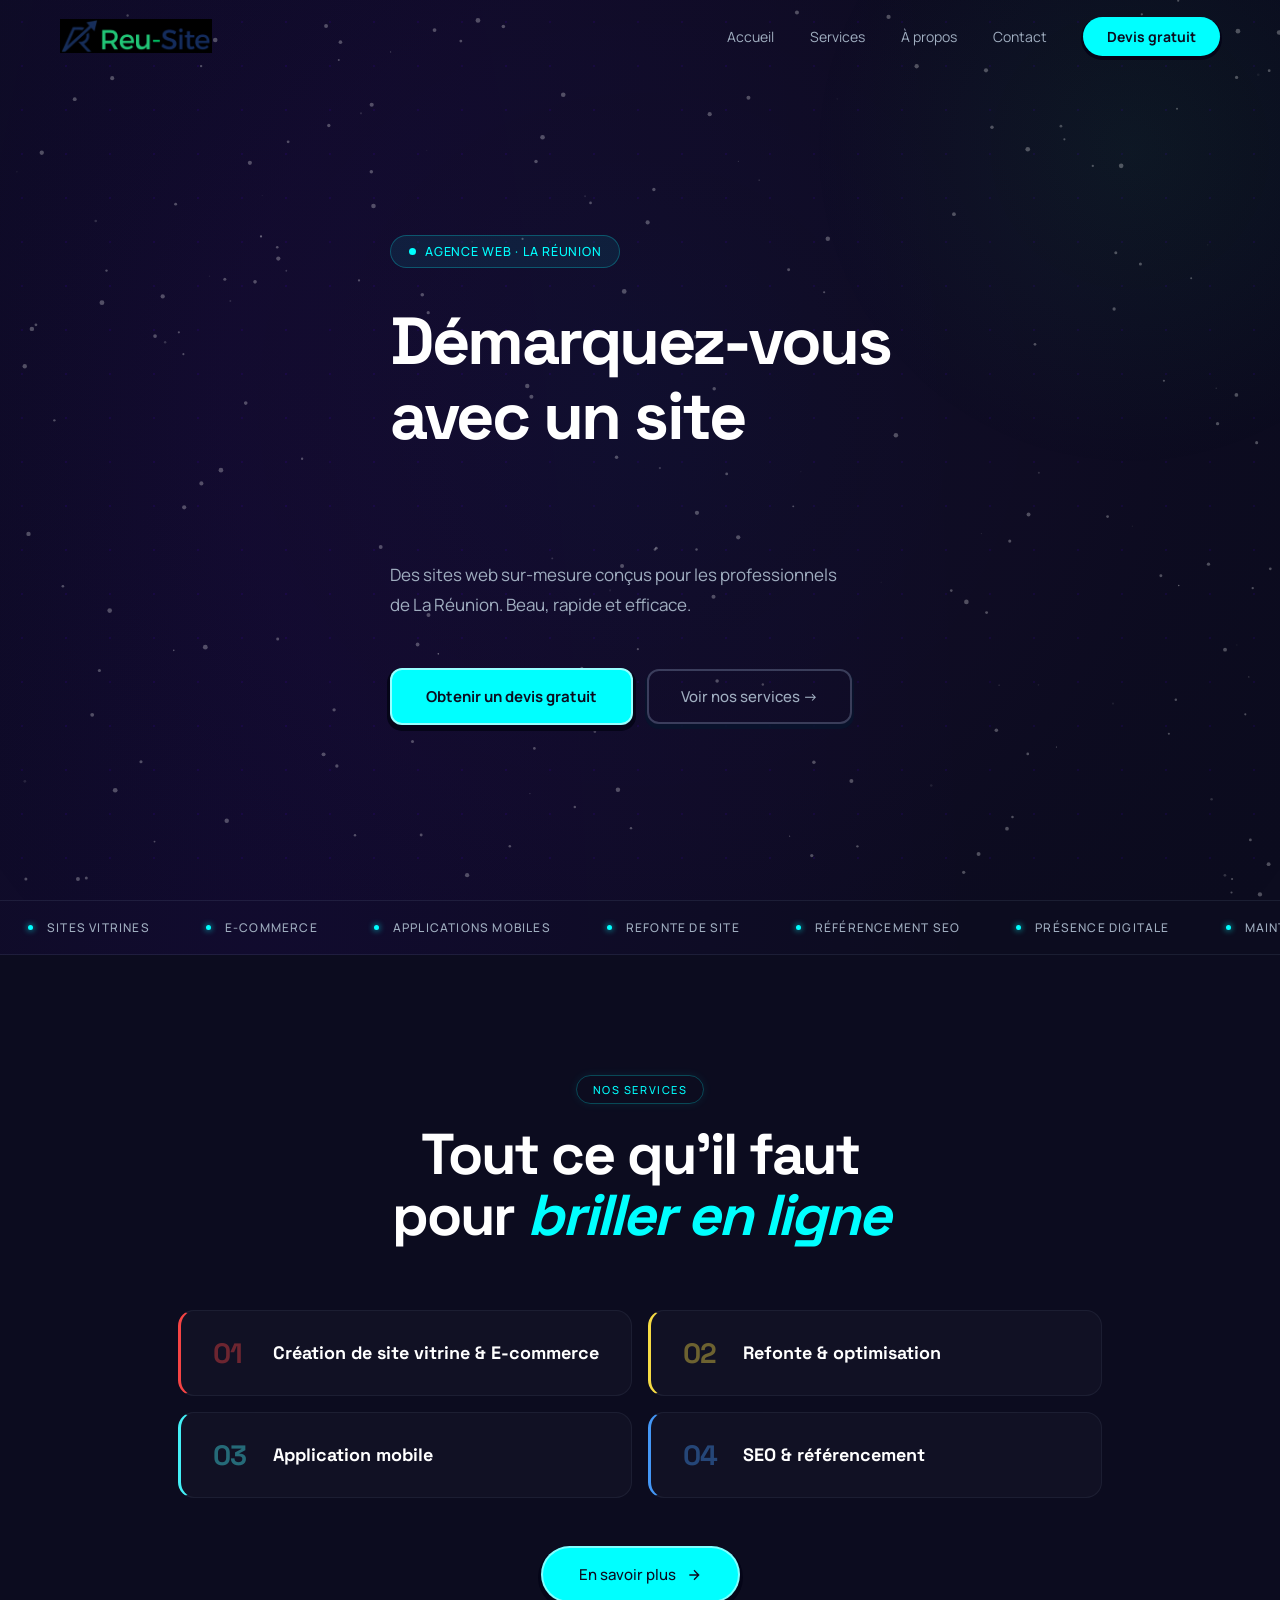
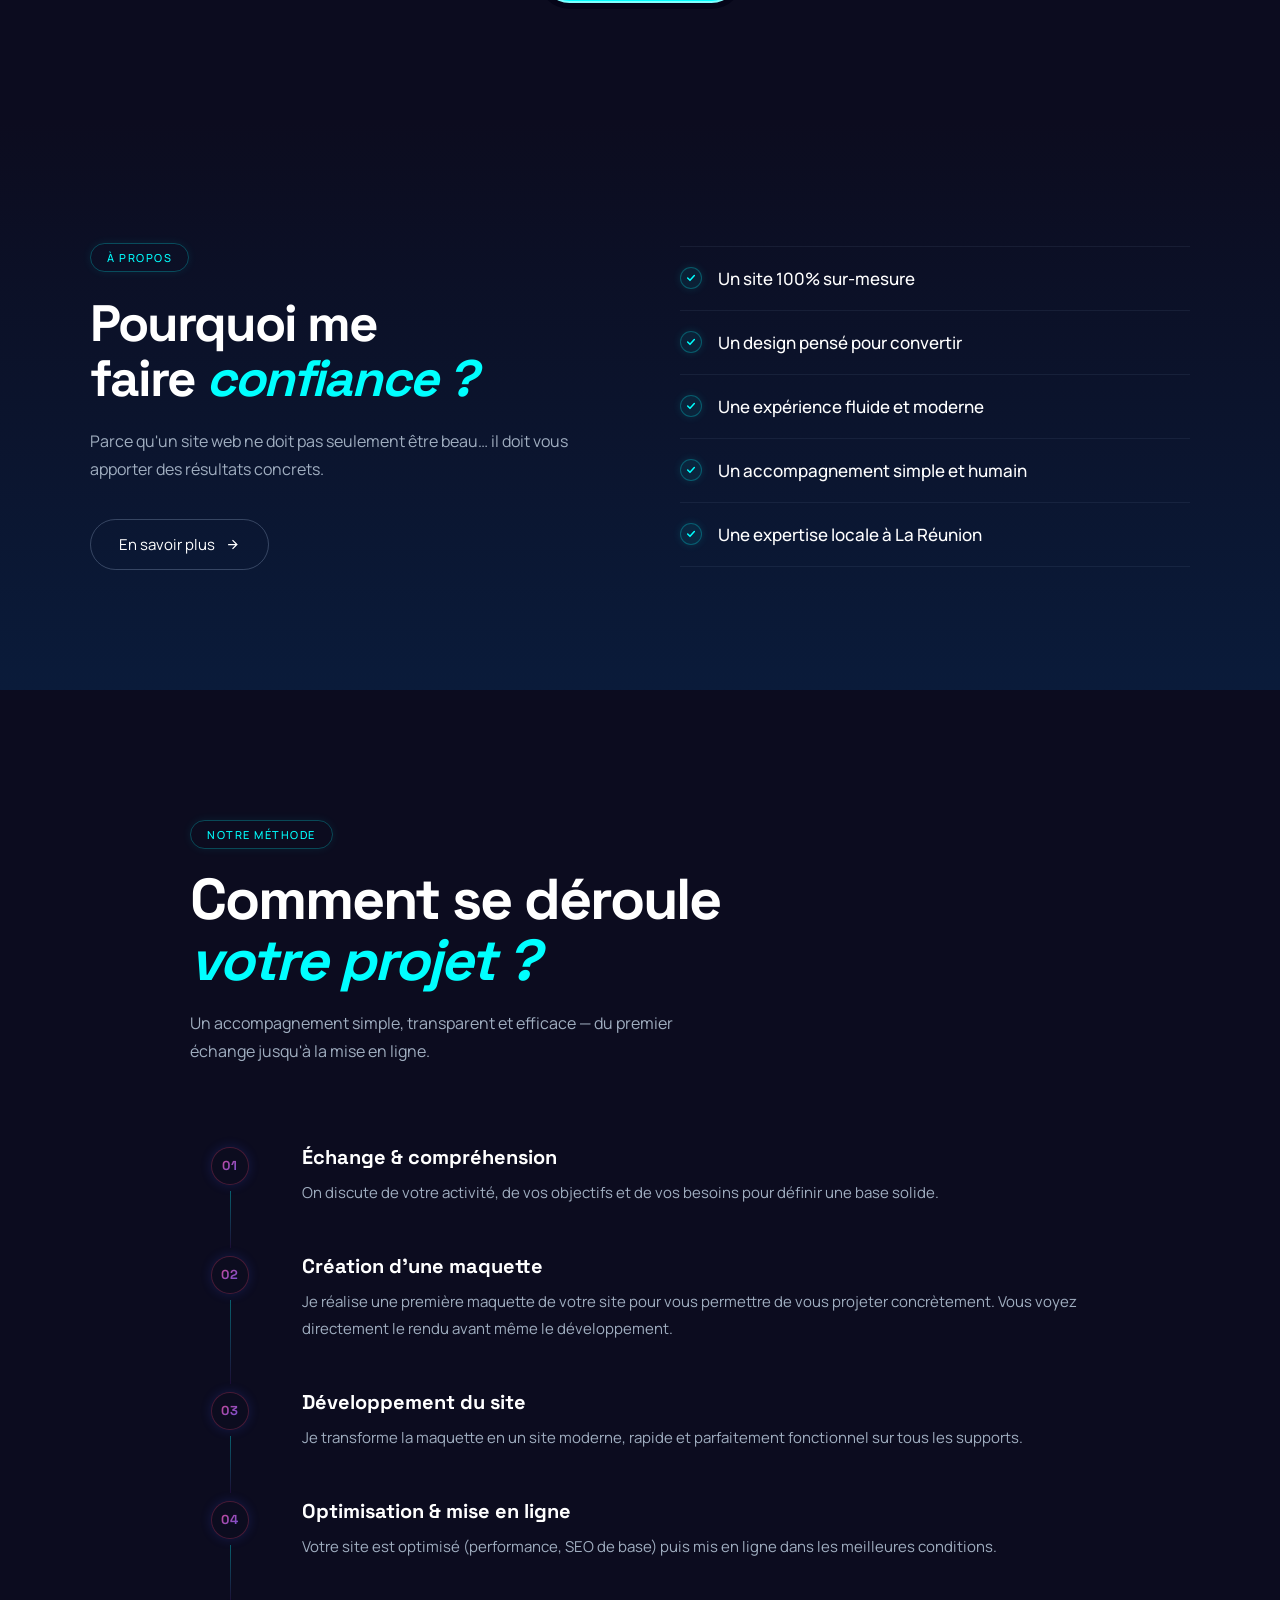
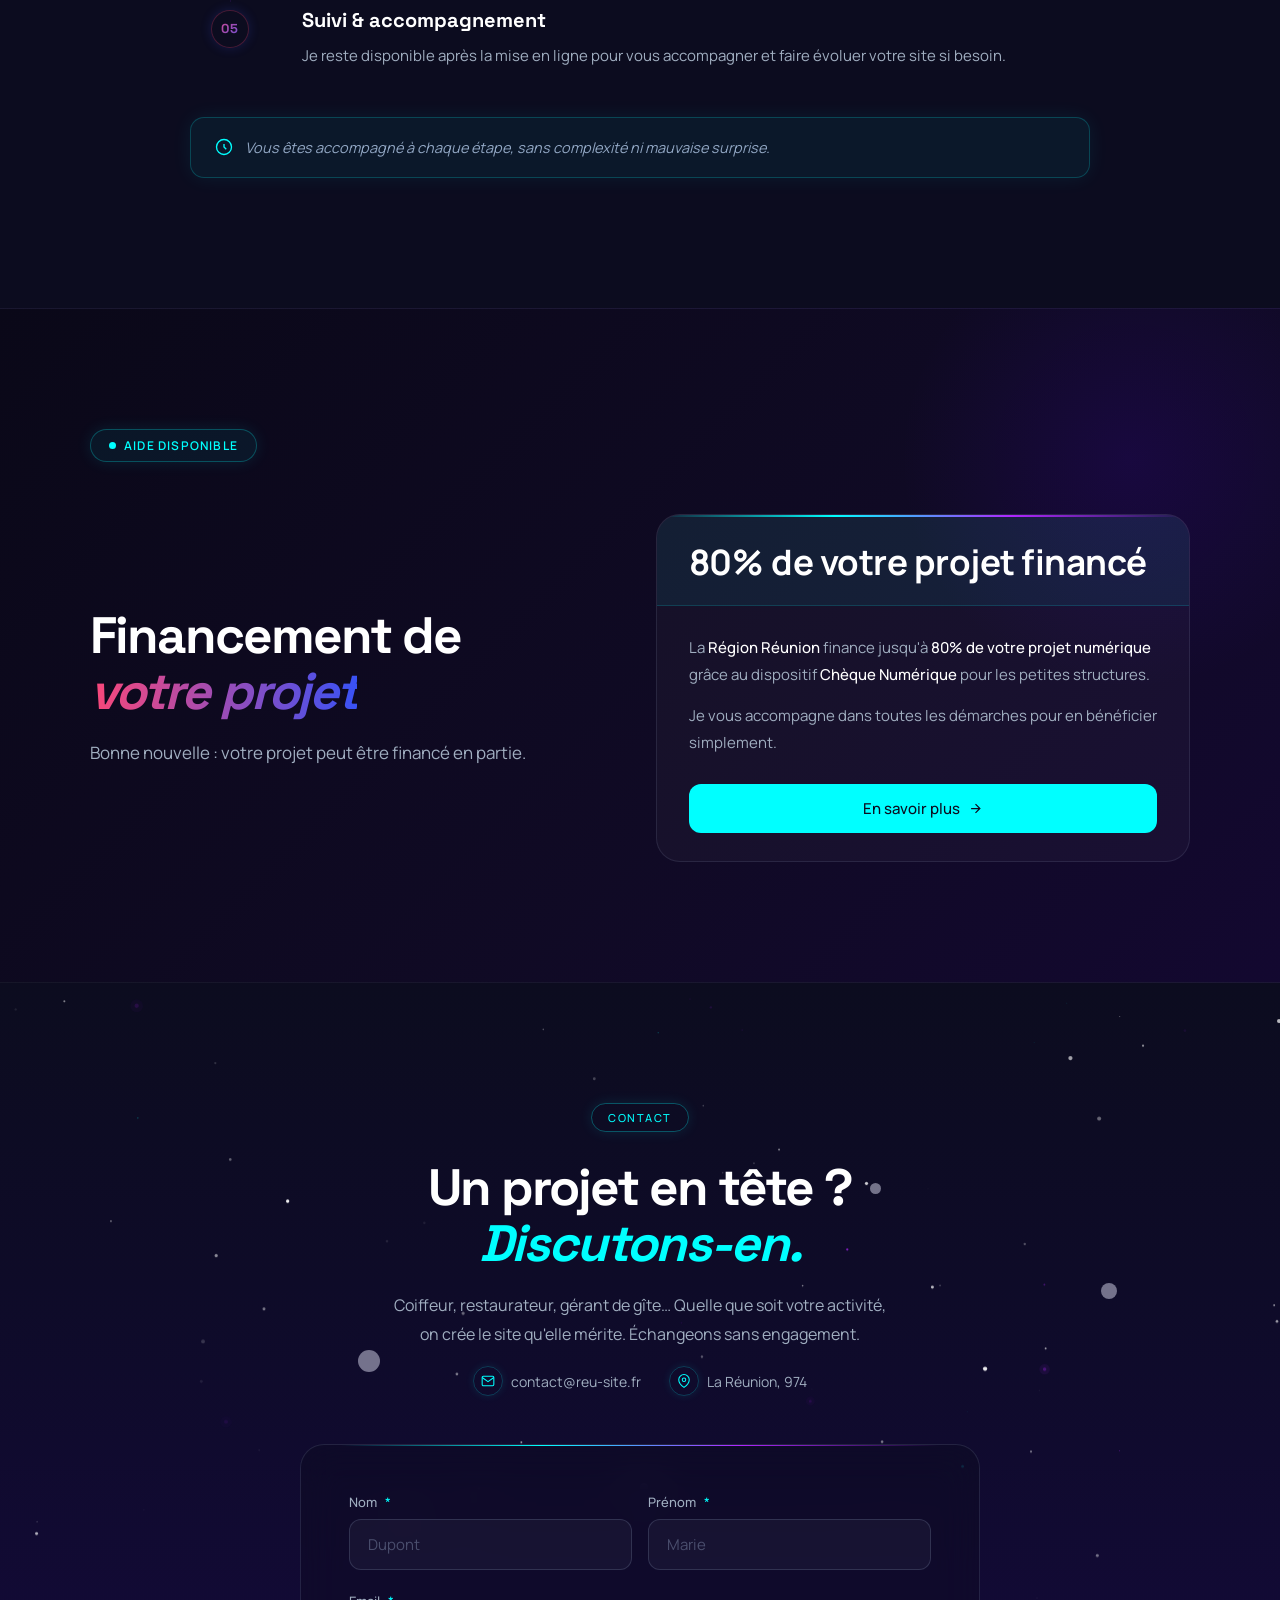
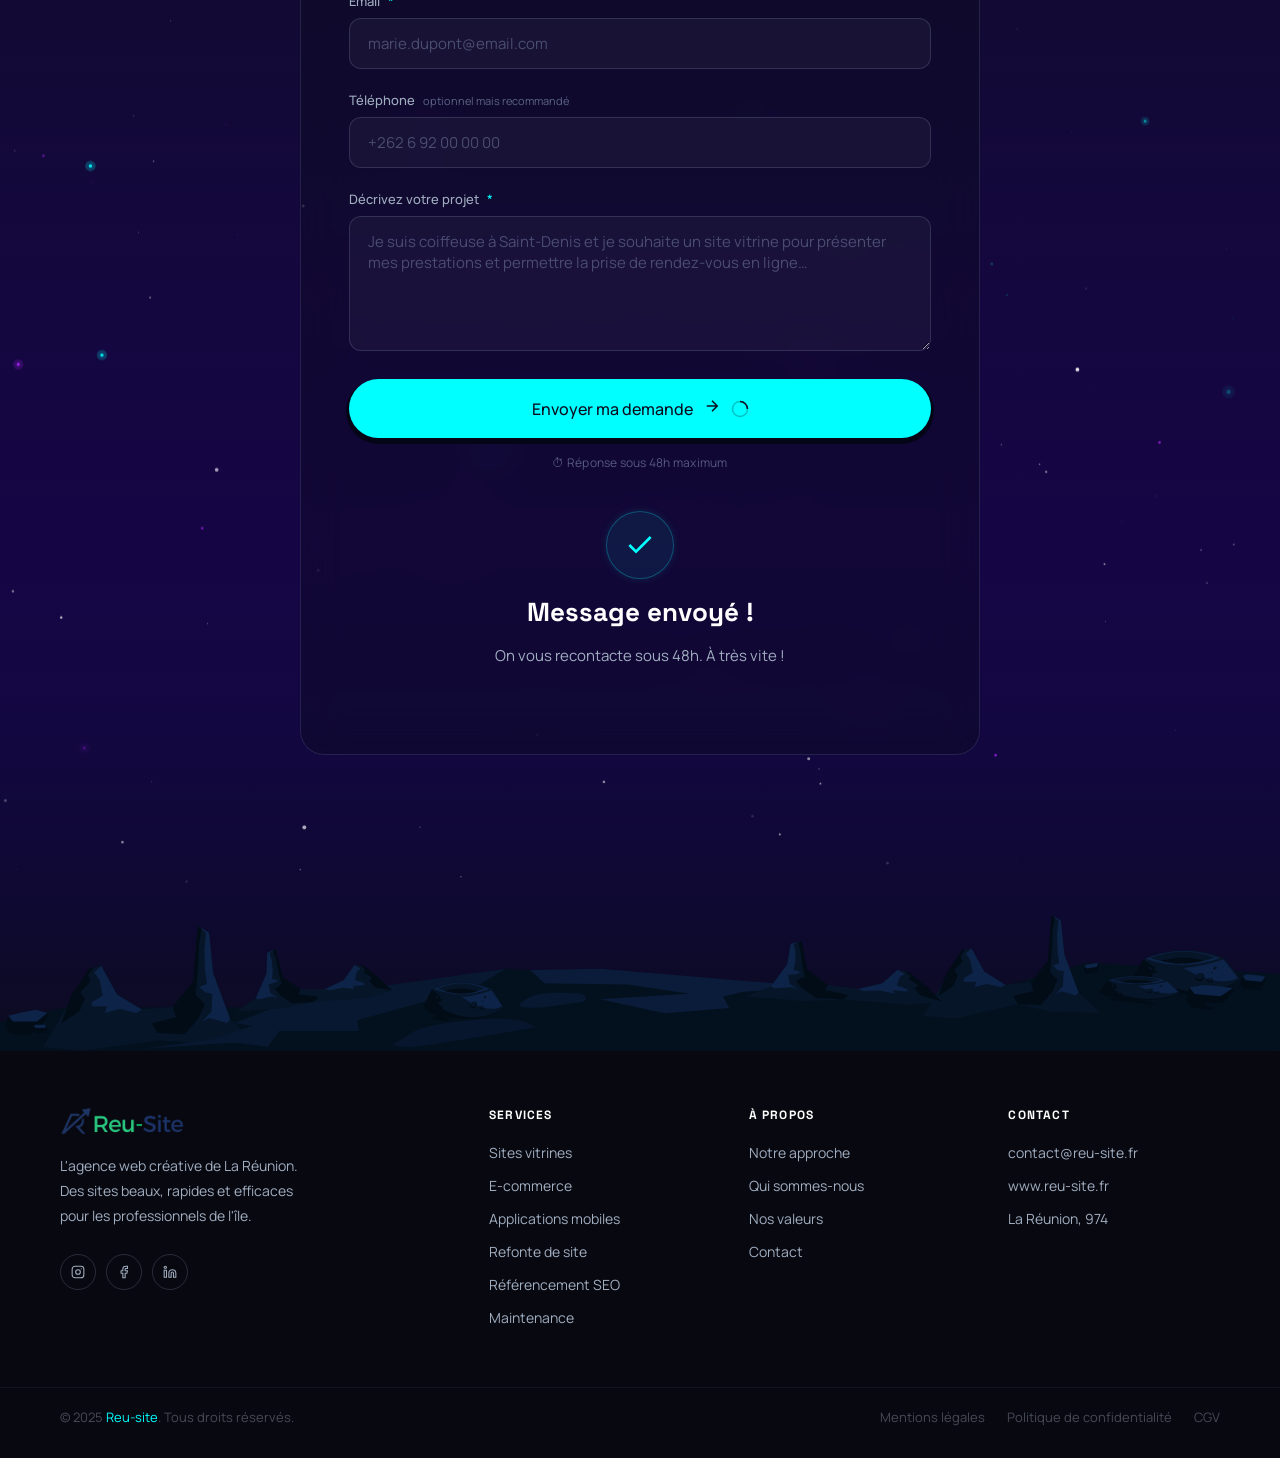
==== index.html @ f3964602 "Add files via upload" ====
<!DOCTYPE html>
<html lang="fr">
<head>
  <meta charset="UTF-8">
  <meta name="viewport" content="width=device-width, initial-scale=1.0">
  <title>Reu-site — Agence Web La Réunion</title>
  <link rel="preconnect" href="https://fonts.googleapis.com">
  <link rel="preconnect" href="https://fonts.gstatic.com" crossorigin>
  <link href="https://fonts.googleapis.com/css2?family=Space+Grotesk:wght@400;500;600;700&family=Manrope:ital,wght@0,300;0,400;0,500;0,600;0,700;1,400&display=swap" rel="stylesheet">
  <style>
    *, *::before, *::after { margin: 0; padding: 0; box-sizing: border-box; }

    :root {
      --bg:         #0c0c1f;
      --accent:     #00FFFF;
      --accent2:    #B026FF;
      --accent3:    #5200EE;
      --accent-dim: rgba(0, 255, 255, 0.08);
      --accent-mid: rgba(0, 255, 255, 0.25);
      --text:       #FFFFFF;
      --muted:      #a0aec0;
      --muted-dim:  rgba(160,174,192,0.40);
      --slate:      #475569;
    }

    html { scroll-behavior: smooth; }
    body {
      font-family: 'Manrope', sans-serif;
      background: var(--bg);
      color: var(--text);
      overflow-x: hidden;
      background-image: radial-gradient(ellipse at 20% 20%, rgba(82,0,238,0.08) 0%, transparent 50%),
                        radial-gradient(ellipse at 80% 80%, rgba(176,38,255,0.06) 0%, transparent 50%);
    }

    /* dot grid */
    body::before {
      content: '';
      position: fixed; inset: 0;
      background-image: radial-gradient(circle, rgba(80,0,238,0.11) 1px, transparent 1px);
      background-size: 44px 44px;
      pointer-events: none; z-index: 0;
    }

    .glow-tr {
      position: fixed; top: -200px; right: -200px;
      width: 700px; height: 700px;
      background: radial-gradient(circle, rgba(34,221,107,0.06) 0%, transparent 65%);
      pointer-events: none; z-index: 0;
    }

    /* ══ NAV ══ */
    nav {
      position: fixed; top: 0; left: 0; right: 0; z-index: 100;
      padding: 0 60px; height: 72px;
      display: flex; align-items: center; justify-content: space-between;
      transition: background .4s, border-color .4s;
      border-bottom: 1px solid transparent;
    }
    nav.scrolled {
      background: rgba(12,12,31,0.88);
      backdrop-filter: blur(20px);
      border-color: rgba(168,190,221,0.1);
    }

    /* LOGO FIX — mix-blend-mode:screen makes black → transparent on dark bg */
    .logo-img {
      height: 34px; width: auto; display: block;
      mix-blend-mode: screen;
    }

    .nav-links { display: flex; align-items: center; gap: 36px; list-style: none; }
    .nav-links a { color: var(--muted); text-decoration: none; font-size: 14px; transition: color .2s; }
    .nav-links a:hover { color: var(--text); }
    .nav-cta {
      background: var(--accent) !important; color: var(--bg) !important;
      padding: 10px 24px !important; border-radius: 100px; font-weight: 500 !important;
    }

    /* ══ HERO ══ */
    .hero {
      position: relative; z-index: 1; min-height: 100vh;
      display: flex; flex-direction: column; justify-content: center;
      align-items: center;
      padding: 120px 60px 60px;
      overflow: hidden;
    }
    #hero-canvas {
      position: absolute; inset: 0;
      width: 100%; height: 100%;
      z-index: 0;
      pointer-events: none;
    }
    .hero-inner {
      position: relative; z-index: 2;
      display: flex; justify-content: center;
      max-width: 760px; margin: 0 auto; width: 100%;
      pointer-events: auto;
    }
    .scroll-hint { position: relative; z-index: 2; }

    .badge {
      display: inline-flex; align-items: center; gap: 9px;
      background: var(--accent-dim); border: 1px solid var(--accent-mid);
      border-radius: 100px; padding: 7px 18px; margin-bottom: 36px;
      opacity: 0; animation: fadeUp .8s ease forwards .25s;
    }
    .badge-dot { width: 7px; height: 7px; border-radius: 50%; background: var(--accent); animation: pulse 2.2s ease-in-out infinite; }
    .badge span { font-size: 12.5px; font-weight: 500; color: var(--accent); letter-spacing: .06em; text-transform: uppercase; }

    h1 {
      font-family: 'Space Grotesk', sans-serif; font-weight: 800;
      font-size: clamp(40px, 5.2vw, 72px); line-height: 1.12;
      letter-spacing: -2.5px; margin-bottom: 30px;
    }
    .word { display: inline-block; opacity: 0; transform: translateY(28px); animation: wordUp .72s cubic-bezier(.22,1,.36,1) forwards; }
    .accent { color: var(--accent); }

    .hero-sub { font-size: 17px; color: var(--muted); line-height: 1.75; max-width: 540px; margin-bottom: 48px; opacity: 0; animation: fadeUp .8s ease forwards 1.05s; }

    .hero-actions { display: flex; align-items: center; gap: 14px; opacity: 0; animation: fadeUp .8s ease forwards 1.25s; }
    /* ── Bouton principal (style Uiverse adapté Reu-site) ── */
    .btn-main {
      display: inline-flex; align-items: center; gap: 10px;
      padding: 16px 34px;
      background-color: var(--accent);
      border: 2px solid rgba(255,255,255,0.6);
      border-radius: 12px;
      font-family: 'Manrope', sans-serif; font-size: 15px;
      font-weight: 700; color: var(--bg);
      cursor: pointer; text-decoration: none;
      position: relative; overflow: hidden;
      box-shadow: 0 3px 0 3px #050518;
      transition: background-color .3s, color .3s, box-shadow .3s;
    }
    .btn-main::before { display: none; }
    .btn-main:hover {
      opacity: .88;
      transform: translateY(-2px);
      box-shadow: 0 8px 28px rgba(252,71,120,0.4);
    }

    .btn-main:active { transform: scale(0.96); box-shadow: 0 1px 0 2px #050518; }

    /* ── Bouton ghost (secondaire) ── */
    .btn-ghost {
      display: inline-flex; align-items: center; gap: 10px;
      padding: 15px 32px;
      background: transparent; color: var(--muted);
      border: 2px solid rgba(168,190,221,0.28);
      border-radius: 12px;
      font-family: 'Manrope', sans-serif; font-size: 15px; font-weight: 500;
      cursor: pointer; text-decoration: none;
      position: relative; overflow: hidden;
      box-shadow: 0 3px 0 2px rgba(8,20,46,0.8);
      transition: border-color .3s, color .3s, box-shadow .3s, background .3s;
    }
    .btn-ghost::before { display: none; }
    .btn-ghost:hover {
      border-color: var(--accent);
      color: var(--accent);
      box-shadow: 0 3px 0 2px rgba(34,221,107,0.25);
    }

    .btn-ghost:active { transform: scale(0.96); }

    /* ── Shimmer effect shared by all CTA buttons ── */
    .nav-cta,
    .footer-cta-btn,
    .srv-teaser-btn,
    .about-teaser-btn,
    .finance-cta,
    .form-submit {
      position: relative; overflow: hidden;
    }
    /* shimmer removed */

    /* Nav CTA */
    .nav-cta {
      border-radius: 100px !important;
      box-shadow: 0 2px 0 2px #050518;
      transition: background-color .3s, box-shadow .3s !important;
      font-weight: 700 !important;
    }
    .nav-cta:hover {
      background-color: #050518 !important;
      color: var(--accent) !important;
      box-shadow: 0 2px 0 2px rgba(0,255,255,0.4), 0 0 16px rgba(0,255,255,0.2) !important;
    }
    .nav-cta:active { transform: scale(0.96); }

    /* Footer CTA btn */
    .footer-cta-btn {
      border-radius: 100px;
      box-shadow: 0 3px 0 3px #050518;
      font-weight: 700;
      border: 2px solid rgba(255,255,255,0.5);
      transition: background-color .3s, color .3s, box-shadow .3s;
    }
    .footer-cta-btn:hover {
      background-color: #08142E;
      color: var(--accent);
      box-shadow: 0 3px 0 3px rgba(0,255,255,0.4);
      opacity: 1;
      transform: none;
    }
    .footer-cta-btn:active { transform: scale(0.96); }

    /* Services teaser btn */
    .srv-teaser-btn {
      border-radius: 100px;
      box-shadow: 0 3px 0 3px #050518;
      font-weight: 700;
      border: 2px solid rgba(255,255,255,0.5);
      transition: background-color .3s, color .3s, box-shadow .3s, opacity .3s;
    }
    .srv-teaser-btn:hover {
      background-color: #08142E;
      color: var(--accent);
      box-shadow: 0 3px 0 3px rgba(0,255,255,0.4);
      opacity: 1;
      transform: none;
    }
    .srv-teaser-btn:active { transform: scale(0.96); }

    /* Form submit */
    .form-submit {
      border-radius: 100px;
      box-shadow: 0 3px 0 3px #050518;
      border: 2px solid rgba(255,255,255,0.5);
      transition: background-color .3s, color .3s, box-shadow .3s !important;
    }
    .form-submit:hover {
      background-color: #08142E;
      color: var(--accent);
      box-shadow: 0 3px 0 3px rgba(0,255,255,0.4);
      opacity: 1;
      transform: none;
    }
    .form-submit:hover::after { transform: translateX(0); }
    .form-submit:active { transform: scale(0.96); }

    .hero-stats { display: none; }
    .stat-value { font-family: 'Space Grotesk', sans-serif; font-weight: 800; font-size: 28px; color: var(--text); letter-spacing: -1px; }
    .stat-value em { background: linear-gradient(90deg, #FC4778 0%, #3952F5 100%); -webkit-background-clip: text; -webkit-text-fill-color: transparent; background-clip: text; font-style: normal; }
    .stat-label { font-size: 13px; color: var(--muted); margin-top: 4px; }

    /* ══ GRAPHIC ══ */
    /* ══ MARQUEE ══ */
    .marquee-wrap {
      position: relative; z-index: 1; overflow: hidden;
      border-top: 1px solid rgba(168,190,221,0.1);
      border-bottom: 1px solid rgba(168,190,221,0.1);
      padding: 18px 0;
    }
    .marquee-track { display: flex; animation: marquee 30s linear infinite; white-space: nowrap; }
    .marquee-track:hover { animation-play-state: paused; }
    .mitem { display: flex; align-items: center; gap: 14px; padding: 0 28px; font-size: 12px; font-weight: 500; letter-spacing: .1em; text-transform: uppercase; color: var(--muted); flex-shrink: 0; }
    .mdot { width: 5px; height: 5px; border-radius: 50%; background: var(--accent); flex-shrink: 0; box-shadow: 0 0 6px var(--accent); }

    .scroll-hint {
      position: absolute; bottom: 32px; left: 50%; transform: translateX(-50%);
      display: flex; flex-direction: column; align-items: center; gap: 8px;
      opacity: 0; animation: fadeUp .8s ease forwards 1.8s; z-index: 2;
    }
    .scroll-label { font-size: 11px; letter-spacing: .1em; text-transform: uppercase; color: var(--muted-dim); }
    .scroll-bar { width: 1px; height: 40px; background: linear-gradient(to bottom, var(--accent), var(--accent2), transparent); animation: scrollPulse 1.8s ease-in-out infinite; }

    /* ══ FOOTER ══ */
    footer {
      position: relative; z-index: 1; overflow: hidden;
    }

    /* sky gradient */
    .sky-wrapper {
      position: relative;
      background: linear-gradient(180deg, #0c0c1f 0%, #0e0b28 18%, #120a35 38%, #14073f 55%, #160545 70%, #130742 80%, #0e0930 92%, #0c0c1f 100%);
      overflow: hidden;
    }

    /* stars canvas spans entire sky-wrapper */
    #starfield {
      position: absolute; top: 0; left: 0; width: 100%; height: 100%;
      pointer-events: none; z-index: 0;
    }

    /* CTA zone */
    .footer-cta {
      position: relative; z-index: 2;
      text-align: center;
      padding: 0 60px 100px;
      max-width: 1280px; margin: 0 auto;
    }
    .footer-cta-label { font-size: 12px; letter-spacing: .15em; text-transform: uppercase; color: var(--accent); font-weight: 500; margin-bottom: 24px; }
    .footer-cta h2 {
      font-family: 'Space Grotesk', sans-serif; font-weight: 800;
      font-size: clamp(36px, 4vw, 60px); line-height: 1.08;
      letter-spacing: -2px; color: var(--text); margin-bottom: 28px;
    }
    .footer-cta h2 em { font-style: italic; color: var(--accent); }
    .footer-cta-sub { font-size: 16px; color: var(--muted); line-height: 1.7; max-width: 440px; margin: 0 auto 40px; }
    .footer-cta-btn {
      display: inline-flex; align-items: center; gap: 10px;
      background: var(--accent); color: var(--bg);
      padding: 18px 40px; border-radius: 100px;
      font-family: 'Manrope', sans-serif; font-size: 16px; font-weight: 500;
      text-decoration: none; transition: transform .22s, opacity .22s;
    }
    .footer-cta-btn:hover { transform: translateY(-3px); opacity: .9; }

    /* landscape strip */
    .footer-landscape {
      position: relative; z-index: 2;
      width: 100%; display: block; overflow: hidden;
      line-height: 0;
    }
    .footer-landscape svg {
      width: 100%; height: auto; display: block;
    }

    /* planets floating */
    .planet {
      position: absolute; border-radius: 50%;
      background: rgba(200,200,220,0.55);
      pointer-events: none; z-index: 1;
    }
    .planet-1 { width: 22px; height: 22px; top: 22%; left: 28%; animation: floatPlanet 8s ease-in-out infinite; }
    .planet-2 { width: 11px; height: 11px; top: 12%; left: 68%; animation: floatPlanet 11s ease-in-out infinite 2s; }
    .planet-3 { width: 16px; height: 16px; top: 18%; left: 86%; animation: floatPlanet 9s ease-in-out infinite 1s; }
    .planet-4 { width: 8px; height: 8px;  top: 30%; left: 50%; animation: floatPlanet 13s ease-in-out infinite 3s; }

    /* bottom info bar */
    .footer-bottom-wrap {
      background: #080810;
      position: relative; z-index: 2;
    }
    .footer-grid {
      max-width: 1280px; margin: 0 auto;
      padding: 56px 60px 48px;
      display: grid; grid-template-columns: 1.8fr 1fr 1fr 1fr; gap: 48px;
    }
    .footer-logo-img {
      height: 28px; width: auto; display: block;
      mix-blend-mode: screen; /* fixes black bg logo */
      margin-bottom: 18px;
    }
    .footer-desc { font-size: 14px; color: var(--muted); line-height: 1.8; max-width: 260px; margin-bottom: 26px; }
    .footer-socials { display: flex; gap: 10px; }
    .social-link {
      width: 36px; height: 36px; border-radius: 50%;
      border: 1px solid rgba(168,190,221,0.2);
      display: flex; align-items: center; justify-content: center;
      color: var(--muted); font-size: 14px; text-decoration: none;
      transition: border-color .2s, color .2s, background .2s;
    }
    .social-link:hover { border-color: var(--accent); color: var(--accent); background: rgba(0,255,255,0.07); box-shadow: 0 0 10px rgba(0,255,255,0.2); }
    .footer-col-title { font-family: 'Space Grotesk', sans-serif; font-size: 12px; font-weight: 700; letter-spacing: .1em; text-transform: uppercase; color: var(--text); margin-bottom: 18px; }
    .footer-col ul { list-style: none; }
    .footer-col ul li { margin-bottom: 11px; }
    .footer-col ul a { font-size: 14px; color: var(--muted); text-decoration: none; transition: color .2s; }
    .footer-col ul a:hover { color: var(--accent); }

    .footer-bottom-bar {
      max-width: 1280px; margin: 0 auto;
      padding: 20px 60px 32px;
      display: flex; align-items: center; justify-content: space-between; flex-wrap: wrap; gap: 14px;
      border-top: 1px solid rgba(168,190,221,0.07);
    }
    .footer-copy { font-size: 13px; color: var(--muted-dim); }
    .footer-copy em { color: var(--accent); font-style: normal; }
    .footer-legal { display: flex; gap: 22px; }
    .footer-legal a { font-size: 13px; color: var(--muted-dim); text-decoration: none; transition: color .2s; }
    .footer-legal a:hover { color: var(--muted); }









    /* ══ CONTACT ══ */
    /* ══ CONTACT ══ */
    .contact-section {
      position: relative; z-index: 1;
      overflow: hidden;
      background: transparent;
      padding: 120px 60px 160px;
    }
    .contact-inner {
      position: relative; z-index: 1;
      max-width: 680px; margin: 0 auto;
      display: flex; flex-direction: column; align-items: center;
      text-align: center;
    }

    /* left col */
    .contact-tag {
      display: inline-block;
      font-size: 11px; font-weight: 500; letter-spacing: .14em;
      text-transform: uppercase; color: var(--accent);
      border: 1px solid rgba(0,255,255,0.3);
      border-radius: 100px; padding: 6px 16px;
      margin-bottom: 28px;
      box-shadow: 0 0 14px rgba(0,255,255,0.1);
      opacity: 0; transform: translateY(20px);
      transition: opacity .7s ease, transform .7s ease;
    }
    .contact-title {
      font-family: 'Space Grotesk', sans-serif; font-weight: 800;
      font-size: clamp(34px, 4vw, 54px); line-height: 1.08;
      letter-spacing: -2px; margin-bottom: 20px;
      opacity: 0; transform: translateY(24px);
      transition: opacity .7s ease .1s, transform .7s ease .1s;
    }
    .contact-title em { color: var(--accent); font-style: italic; }
    .contact-desc {
      font-size: 16px; color: var(--muted); line-height: 1.8;
      margin-bottom: 18px;
      opacity: 0; transform: translateY(20px);
      transition: opacity .7s ease .2s, transform .7s ease .2s;
    }
    .contact-info {
      display: flex; gap: 28px; justify-content: center; flex-wrap: wrap;
      margin-bottom: 48px;
      opacity: 0; transform: translateY(20px);
      transition: opacity .7s ease .3s, transform .7s ease .3s;
    }
    .cinfo-item { display: flex; align-items: center; gap: 8px; }
    .cinfo-icon {
      width: 30px; height: 30px; border-radius: 50%;
      border: 1px solid rgba(0,255,255,.2);
      display: flex; align-items: center; justify-content: center;
      color: var(--accent); flex-shrink: 0;
      box-shadow: 0 0 8px rgba(0,255,255,0.1);
    }
    .cinfo-item span { font-size: 14px; color: var(--muted); }

    /* revealed state */
    .contact-section.revealed .contact-tag,
    .contact-section.revealed .contact-title,
    .contact-section.revealed .contact-desc,
    .contact-section.revealed .contact-info { opacity: 1; transform: translateY(0); }

    /* form card — glassmorphism */
    .form-card {
      width: 100%;
      background: rgba(12, 12, 31, 0.35);
      border: 1px solid rgba(168,190,221,0.14);
      border-radius: 24px; padding: 48px;
      backdrop-filter: blur(20px);
      -webkit-backdrop-filter: blur(20px);
      position: relative; overflow: hidden;
      opacity: 0; transform: translateY(36px) scale(.98);
      transition: opacity .9s ease .4s, transform .9s cubic-bezier(.22,1,.36,1) .4s;
    }
    .form-card::before {
      content: '';
      position: absolute; top: 0; left: 40px; right: 40px; height: 1px;
      background: linear-gradient(90deg, transparent, var(--accent), var(--accent2), transparent);
    }
    .contact-section.revealed .form-card { opacity: 1; transform: translateY(0) scale(1); }

    /* form fields */
    .cform { display: flex; flex-direction: column; gap: 22px; }
    .form-row { display: grid; grid-template-columns: 1fr 1fr; gap: 16px; }
    .field-wrap { display: flex; flex-direction: column; gap: 8px; }
    .field-label {
      font-size: 13px; font-weight: 500; color: var(--muted);
      display: flex; align-items: center; gap: 8px;
    }
    .req { color: var(--accent); }
    .field-hint { font-size: 11px; font-weight: 400; color: rgba(168,190,221,.5); }

    .field-input {
      background: rgba(255,255,255,0.04);
      border: 1px solid rgba(168,190,221,0.18);
      border-radius: 12px; padding: 14px 18px;
      font-family: 'Manrope', sans-serif;
      font-size: 15px; color: var(--text);
      outline: none;
      transition: border-color .2s, background .2s, box-shadow .2s;
      width: 100%;
    }
    .field-input::placeholder { color: rgba(168,190,221,.35); }
    .field-input:focus {
      border-color: var(--accent);
      background: rgba(34,221,107,0.04);
      box-shadow: 0 0 0 3px rgba(34,221,107,0.1);
    }
    .field-textarea { resize: vertical; min-height: 130px; }

    /* submit */
    .form-submit {
      display: flex; align-items: center; justify-content: center; gap: 10px;
      background: var(--accent); color: var(--bg);
      border: none; border-radius: 100px;
      padding: 18px 36px;
      font-family: 'Manrope', sans-serif;
      font-size: 16px; font-weight: 500;
      cursor: pointer; margin-top: 6px;
      transition: transform .22s, opacity .22s;
      position: relative; overflow: hidden;
    }
    .form-submit::after {
      content: '';
      position: absolute; inset: 0;
      background: linear-gradient(120deg, transparent 30%, rgba(255,255,255,0.18) 50%, transparent 70%);
      transform: translateX(-100%);
      transition: transform .6s ease;
    }
    .form-submit:hover { transform: translateY(-2px); opacity: .92; }
    .form-submit:hover::after { transform: translateX(100%); }
    .form-submit:active { transform: scale(.98); }

    .submit-spinner { animation: spin-once .8s linear infinite; display: flex; }
    @keyframes spin-once { to { transform: rotate(360deg); } }

    .form-note {
      text-align: center;
      font-size: 12px; color: rgba(168,190,221,.45);
      margin-top: -6px; letter-spacing: .02em;
    }

    /* success */
    .form-success {
      display: flex; flex-direction: column; align-items: center;
      justify-content: center; gap: 16px;
      padding: 40px 0; text-align: center;
      animation: fadeUp .6s ease forwards;
    }
    .success-icon {
      width: 68px; height: 68px; border-radius: 50%;
      background: rgba(0,255,255,0.07); border: 1px solid rgba(0,255,255,0.25);
      display: flex; align-items: center; justify-content: center;
      box-shadow: 0 0 8px rgba(0,255,255,0.12);
      color: var(--accent);
    }
    .success-title { font-family: 'Space Grotesk', sans-serif; font-size: 26px; font-weight: 800; }
    .success-sub { font-size: 15px; color: var(--muted); }

    /* ══ KEYFRAMES ══ */
    @keyframes fadeUp { from{opacity:0;transform:translateY(18px);}to{opacity:1;transform:translateY(0);} }
    @keyframes fadeIn { from{opacity:0;}to{opacity:1;} }
    @keyframes wordUp { from{opacity:0;transform:translateY(28px);}to{opacity:1;transform:translateY(0);} }
    @keyframes pulse { 0%,100%{opacity:1;transform:scale(1);}50%{opacity:.4;transform:scale(.75);} }
    @keyframes spin { from{transform:translate(-50%,-50%) rotate(0deg);}to{transform:translate(-50%,-50%) rotate(360deg);} }
    @keyframes orbit { from{transform:rotate(0deg) translateX(140px) rotate(0deg);}to{transform:rotate(360deg) translateX(140px) rotate(-360deg);} }
    @keyframes orbit2 { from{transform:rotate(0deg) translateX(190px) rotate(0deg);}to{transform:rotate(360deg) translateX(190px) rotate(-360deg);} }
    @keyframes floatY { 0%,100%{transform:translateY(0);}50%{transform:translateY(-10px);} }
    @keyframes floatPlanet { 0%,100%{transform:translateY(0);}50%{transform:translateY(-14px);} }
    @keyframes marquee { from{transform:translateX(0);}to{transform:translateX(-50%);} }
    @keyframes scrollPulse { 0%,100%{opacity:.6;}50%{opacity:1;} }
  


    /* ══ SERVICES TEASER ══ */
    .srv-teaser-section {
      position: relative; z-index: 1;
      background: var(--bg); padding: 120px 60px;
    }
    .srv-teaser-inner { max-width: 1100px; margin: 0 auto; display: flex; flex-direction: column; align-items: center; }
    .srv-teaser-header { margin-bottom: 64px; text-align: center; }
    .srv-teaser-tag {
      display: inline-block; font-size: 11px; font-weight: 500;
      letter-spacing: .14em; text-transform: uppercase; color: var(--accent);
      margin: 0 auto;
      border: 1px solid rgba(0,255,255,0.25); border-radius: 100px;
      padding: 6px 16px; margin-bottom: 20px;
      box-shadow: 0 0 10px rgba(0,255,255,0.08);
    }
    .srv-teaser-title {
      font-family: 'Space Grotesk', sans-serif; font-weight: 800;
      font-size: clamp(36px, 4.5vw, 60px); line-height: 1.06; letter-spacing: -2px;
    }
    .srv-teaser-title em { color: var(--accent); font-style: italic; }
    .srv-teaser-grid {
      display: grid; grid-template-columns: repeat(2, 1fr);
      gap: 16px; margin-bottom: 48px;
    }
    .srv-teaser-card {
      --c: var(--accent);
      display: flex; align-items: center; gap: 24px;
      padding: 28px 32px;
      background: rgba(255,255,255,0.025);
      border: 1px solid rgba(168,190,221,0.08);
      border-left: 3px solid var(--c);
      border-radius: 16px;
      opacity: 0; transform: translateX(-24px);
      transition: opacity .6s ease, transform .6s cubic-bezier(.22,1,.36,1),
                  background .3s, box-shadow .3s;
      cursor: default;
    }
    .srv-teaser-card.in-view { opacity: 1; transform: translateX(0); }
    .srv-teaser-card:hover {
      background: rgba(255,255,255,0.04);
      box-shadow: 0 8px 32px rgba(0,0,0,.3), inset 0 0 0 1px var(--c);
    }
    .srv-teaser-num {
      font-family: 'Space Grotesk', sans-serif; font-weight: 800;
      font-size: 28px; line-height: 1; letter-spacing: -1px;
      color: var(--c); opacity: .4; flex-shrink: 0; min-width: 36px;
    }
    .srv-teaser-name {
      font-family: 'Space Grotesk', sans-serif; font-weight: 700;
      font-size: 18px; line-height: 1.3; color: var(--text);
    }
    .srv-teaser-cta { display: flex; }
    .srv-teaser-btn {
      display: inline-flex; align-items: center; gap: 10px;
      background: var(--accent); color: var(--bg);
      padding: 16px 36px; border-radius: 100px;
      font-family: 'Manrope', sans-serif; font-size: 15px; font-weight: 500;
      text-decoration: none; transition: transform .22s, opacity .22s;
    }
    .srv-teaser-btn:hover { transform: translateY(-2px); opacity: .9; }
    @media(max-width:680px) {
      .srv-teaser-grid { grid-template-columns: 1fr; }
      .srv-teaser-section { padding: 80px 24px; }
    }

    /* ══ ABOUT TEASER ══ */
    .about-teaser-section {
      position: relative; z-index: 1;
      background: linear-gradient(180deg, var(--bg) 0%, #0A1B3A 100%);
      padding: 120px 60px;
    }
    .about-teaser-inner {
      max-width: 1100px; margin: 0 auto;
      display: grid; grid-template-columns: 1fr 1fr; gap: 80px; align-items: center;
    }
    .about-teaser-left {
      opacity: 0; transform: translateX(-32px);
      transition: opacity .8s ease, transform .8s cubic-bezier(.22,1,.36,1);
    }
    .about-teaser-left.in-view { opacity: 1; transform: translateX(0); }
    .about-teaser-tag {
      display: inline-block; font-size: 11px; font-weight: 500;
      letter-spacing: .14em; text-transform: uppercase; color: var(--accent);
      border: 1px solid rgba(0,255,255,0.25); border-radius: 100px;
      padding: 6px 16px; margin-bottom: 24px;
      box-shadow: 0 0 10px rgba(0,255,255,0.08);
    }
    .about-teaser-title {
      font-family: 'Space Grotesk', sans-serif; font-weight: 800;
      font-size: clamp(32px, 4vw, 54px); line-height: 1.08; letter-spacing: -2px;
      margin-bottom: 20px;
    }
    .about-teaser-title em { color: var(--accent); font-style: italic; }
    .about-teaser-sub {
      font-size: 16px; color: var(--muted); line-height: 1.75; margin-bottom: 36px;
    }
    .about-teaser-btn {
      display: inline-flex; align-items: center; gap: 10px;
      background: transparent; color: var(--text);
      border: 1px solid rgba(168,190,221,.28);
      padding: 14px 28px; border-radius: 100px;
      font-family: 'Manrope', sans-serif; font-size: 15px; font-weight: 400;
      text-decoration: none; transition: border-color .2s, color .2s, transform .22s;
    }
    .about-teaser-btn:hover { border-color: var(--accent); color: var(--accent); transform: translateY(-2px); text-shadow: 0 0 8px var(--accent); }
    .about-teaser-right {
      opacity: 0; transform: translateX(32px);
      transition: opacity .8s ease .15s, transform .8s cubic-bezier(.22,1,.36,1) .15s;
    }
    .about-teaser-right.in-view { opacity: 1; transform: translateX(0); }
    .about-teaser-list {
      list-style: none; display: flex; flex-direction: column; gap: 0;
    }
    .about-teaser-list li {
      display: flex; align-items: center; gap: 16px;
      padding: 20px 0;
      border-bottom: 1px solid rgba(168,190,221,0.08);
      font-size: 17px; font-weight: 500; color: var(--text);
      transition: color .2s;
    }
    .about-teaser-list li:first-child { border-top: 1px solid rgba(168,190,221,0.08); }
    .about-teaser-list li:hover { color: var(--accent); }
    .atl-check {
      width: 22px; height: 22px; border-radius: 50%; flex-shrink: 0;
      background: rgba(0,255,255,0.07); border: 1px solid rgba(0,255,255,0.25);
      display: flex; align-items: center; justify-content: center;
      box-shadow: 0 0 8px rgba(0,255,255,0.12);
    }
    @media(max-width:760px) {
      .about-teaser-inner { grid-template-columns: 1fr; gap: 48px; }
      .about-teaser-section { padding: 80px 24px; }
    }
    /* ══ END TEASERS ══ */

    /* ══ PROCESS ══ */
    .process-section {
      position: relative; z-index: 1;
      background: var(--bg);
      padding: 130px 60px;
    }
    .process-inner { max-width: 900px; margin: 0 auto; }

    .process-header { margin-bottom: 80px; }
    .process-tag {
      display: inline-block; font-size: 11px; font-weight: 500;
      letter-spacing: .14em; text-transform: uppercase; color: var(--accent);
      border: 1px solid rgba(0,255,255,0.25); border-radius: 100px;
      padding: 6px 16px; margin-bottom: 20px;
      box-shadow: 0 0 10px rgba(0,255,255,0.08);
    }
    .process-title {
      font-family: 'Space Grotesk', sans-serif; font-weight: 800;
      font-size: clamp(34px, 4.5vw, 58px); line-height: 1.06; letter-spacing: -2px;
      margin-bottom: 18px;
    }
    .process-title em { color: var(--accent); font-style: italic; }
    .process-sub { font-size: 16px; color: var(--muted); line-height: 1.75; max-width: 520px; }

    /* Steps */
    .process-steps { display: flex; flex-direction: column; gap: 0; }

    .process-step {
      display: grid; grid-template-columns: 80px 1fr;
      gap: 0;
      opacity: 0; transform: translateY(24px);
      transition: opacity .65s ease, transform .65s cubic-bezier(.22,1,.36,1);
    }
    .process-step.in-view { opacity: 1; transform: translateY(0); }

    /* Left column: number + vertical line */
    .process-step-left {
      display: flex; flex-direction: column; align-items: center;
      padding-top: 2px;
    }
    .process-step-num {
      font-family: 'Space Grotesk', sans-serif; font-weight: 800;
      font-size: 13px; letter-spacing: .1em;
      background: linear-gradient(135deg, #FC4778, #3952F5); -webkit-background-clip: text; -webkit-text-fill-color: transparent; background-clip: text; line-height: 1;
      width: 38px; height: 38px; border-radius: 50%;
      background-color: rgba(252,71,120,0.07); border: 1px solid rgba(252,71,120,0.25);
      box-shadow: 0 0 12px rgba(57,82,245,0.2);
      display: flex; align-items: center; justify-content: center;
      flex-shrink: 0; position: relative; z-index: 1;
    }
    .process-step-line {
      width: 1px; flex: 1;
      background: linear-gradient(to bottom, rgba(0,255,255,0.35), rgba(176,38,255,0.1));
      margin: 6px 0;
      min-height: 40px;
    }

    /* Right column: content */
    .process-step-right {
      padding: 0 0 48px 32px;
    }
    .process-step:last-of-type .process-step-right { padding-bottom: 0; }

    .process-step-title {
      font-family: 'Space Grotesk', sans-serif; font-weight: 700;
      font-size: 20px; color: var(--text); margin-bottom: 10px;
      line-height: 1.2;
    }
    .process-step-desc {
      font-size: 15px; color: var(--muted); line-height: 1.8;
    }

    /* Footer note */
    .process-footer-note {
      display: flex; align-items: center; gap: 12px;
      margin-top: 48px; padding: 20px 24px;
      background: rgba(0,255,255,0.05);
      border: 1px solid rgba(0,255,255,0.2);
      box-shadow: 0 0 20px rgba(0,255,255,0.07);
      border-radius: 14px;
      font-size: 14.5px; font-style: italic;
      color: rgba(168,190,221,.85);
      opacity: 0; transform: translateY(16px);
      transition: opacity .65s ease, transform .65s ease;
    }
    .process-footer-note.in-view { opacity: 1; transform: translateY(0); }
    .process-footer-note svg { color: var(--accent); flex-shrink: 0; }

    @media(max-width:600px) {
      .process-section { padding: 80px 24px; }
      .process-step { grid-template-columns: 56px 1fr; }
      .process-step-right { padding-left: 20px; padding-bottom: 36px; }
    }

    /* ══ FINANCEMENT ══ */
    .finance-section {
      position: relative; z-index: 1;
      background: linear-gradient(135deg, #0a0818 0%, #100a25 60%, #130830 100%);
      border-top: 1px solid rgba(168,190,221,0.08);
      border-bottom: 1px solid rgba(168,190,221,0.08);
      padding: 120px 60px;
      overflow: hidden;
    }
    /* decorative glow */
    .finance-section::before {
      content: '';
      position: absolute; top: -100px; right: -100px;
      width: 500px; height: 500px;
      background: radial-gradient(circle, rgba(82,0,238,0.12) 0%, transparent 65%);
      pointer-events: none;
    }
    .finance-inner { max-width: 1100px; margin: 0 auto; position: relative; z-index: 1; }

    .finance-badge {
      display: inline-flex; align-items: center; gap: 8px;
      background: rgba(0,255,255,0.06); border: 1px solid rgba(0,255,255,0.25);
      border-radius: 100px; padding: 7px 18px;
      margin-bottom: 52px;
      box-shadow: 0 0 16px rgba(0,255,255,0.1);
      opacity: 0; transform: translateY(16px);
      transition: opacity .7s ease, transform .7s ease;
    }
    .finance-badge.in-view { opacity: 1; transform: translateY(0); }
    .finance-badge-dot {
      width: 7px; height: 7px; border-radius: 50%;
      background: var(--accent);
      animation: pulse 2.2s ease-in-out infinite;
    }
    .finance-badge span {
      font-size: 12px; font-weight: 600; letter-spacing: .1em;
      text-transform: uppercase; color: var(--accent);
    }

    .finance-content {
      display: grid; grid-template-columns: 1fr 1.1fr; gap: 80px; align-items: center;
    }

    .finance-left {
      opacity: 0; transform: translateX(-28px);
      transition: opacity .8s ease .1s, transform .8s cubic-bezier(.22,1,.36,1) .1s;
    }
    .finance-left.in-view { opacity: 1; transform: translateX(0); }

    .finance-title {
      font-family: 'Space Grotesk', sans-serif; font-weight: 800;
      font-size: clamp(34px, 4vw, 54px); line-height: 1.08; letter-spacing: -2px;
      margin-bottom: 20px;
    }
    .finance-title em { background: linear-gradient(90deg, #FC4778 0%, #3952F5 100%); -webkit-background-clip: text; -webkit-text-fill-color: transparent; background-clip: text; font-style: italic; }
    .finance-intro { font-size: 17px; color: var(--muted); line-height: 1.7; }

    .finance-right {
      opacity: 0; transform: translateX(28px);
      transition: opacity .8s ease .2s, transform .8s cubic-bezier(.22,1,.36,1) .2s;
    }
    .finance-right.in-view { opacity: 1; transform: translateX(0); }

    /* Card */
    .finance-card {
      background: rgba(255,255,255,0.03);
      border: 1px solid rgba(168,190,221,0.12);
      border-radius: 24px; overflow: hidden;
      position: relative;
    }
    .finance-card::before {
      content: '';
      position: absolute; top: 0; left: 0; right: 0; height: 2px;
      background: linear-gradient(90deg, transparent, var(--accent), var(--accent2), transparent);
    }
    .finance-card-top {
      background: rgba(0,255,255,0.06);
      border-bottom: 1px solid rgba(0,255,255,0.15);
      padding: 28px 32px 24px;
      display: flex; align-items: center; gap: 8px; flex-wrap: wrap;
    }
    .finance-amount {
      font-family: 'Manrope', sans-serif; font-weight: 700;
      font-size: 35px; line-height: 1.1; letter-spacing: -0.5px;
      color: #fff;
    }
    .finance-amount em { color: #fff; font-style: normal; font-size: inherit; }
    .finance-amount-label {
      font-family: 'Manrope', sans-serif; font-size: 35px; font-weight: 700;
      color: #fff; line-height: 1.1; letter-spacing: -0.5px;
    }
    .finance-card-body {
      padding: 28px 32px;
    }
    .finance-card-body p {
      font-size: 15px; color: var(--muted); line-height: 1.8; margin-bottom: 14px;
    }
    .finance-card-body p:last-child { margin-bottom: 0; }
    .finance-card-body strong { color: var(--text); font-weight: 500; }
    .finance-cta {
      display: flex; align-items: center; justify-content: center; gap: 8px;
      margin: 0 32px 28px;
      padding: 14px;
      background: var(--accent); color: var(--bg);
      border-radius: 12px;
      font-family: 'Manrope', sans-serif; font-size: 15px; font-weight: 500;
      text-decoration: none;
      transition: opacity .22s, transform .22s;
    }
    .finance-cta:hover { opacity: .88; transform: translateY(-2px); }

    @media(max-width:780px) {
      .finance-content { grid-template-columns: 1fr; gap: 48px; }
      .finance-section { padding: 80px 24px; }
    }
    /* ══ END PROCESS/FINANCE ══ */

    /* ── Rotating hero words ── */
    .hero-rotating-wrap {
      display: block;
      overflow: hidden;
      height: 1.15em;
      line-height: 1.15em;
    }
    .hero-rotating-text {
      display: inline-block;
      white-space: nowrap;
      background: linear-gradient(90deg, #FC4778 0%, #3952F5 100%);
      -webkit-background-clip: text;
      -webkit-text-fill-color: transparent;
      background-clip: text;
      will-change: transform, opacity;
    }
    @keyframes wordIn {
      0%   { transform: translateY(110%); opacity: 0; }
      60%  { transform: translateY(-8%); opacity: 1; }
      80%  { transform: translateY(3%); }
      100% { transform: translateY(0); opacity: 1; }
    }
    @keyframes wordOut {
      0%   { transform: translateY(0); opacity: 1; }
      100% { transform: translateY(-110%); opacity: 0; }
    }
    .hero-rotating-text.anim-in {
      animation: wordIn .65s cubic-bezier(.22, 1, .36, 1) forwards;
    }
    .hero-rotating-text.anim-out {
      animation: wordOut .42s cubic-bezier(.55, 0, 1, .45) forwards;
    }

    /* gradient on word.accent */
    .word.accent {
      background: linear-gradient(90deg, #FC4778 0%, #3952F5 100%);
      -webkit-background-clip: text;
      -webkit-text-fill-color: transparent;
      background-clip: text;
    }
</style>
</head>
<body>

<div class="glow-tr"></div>

<!-- ══ NAV ══ -->
<nav id="nav">
  <a href="#">
    <img id="logo-nav" class="logo-img" src="" alt="Reu-site">
  </a>
  <ul class="nav-links">
    <li><a href="#hero" class="hide-sm">Accueil</a></li>
    <li><a href="services.html" class="hide-sm">Services</a></li>
    <li><a href="about.html" class="hide-sm">À propos</a></li>
    <li><a href="#contact">Contact</a></li>
    <li><a href="#contact" class="nav-cta">Devis gratuit</a></li>
  </ul>
</nav>

<!-- ══ HERO ══ -->
<section class="hero" id="hero">
  <!-- Particle canvas background -->
  <canvas id="hero-canvas"></canvas>

  <!-- Content above canvas -->
  <div class="hero-inner">
    <div class="hero-content">
      <div class="badge">
        <div class="badge-dot"></div>
        <span>Agence Web · La Réunion</span>
      </div>
      <h1>
        <span class="word" style="animation-delay:.3s">Démarquez-vous</span><br>
        <span class="word" style="animation-delay:.42s">avec un site</span><br>
        <span class="hero-rotating-wrap" id="hero-rotating-wrap" aria-live="polite">
          <span class="hero-rotating-text" id="hero-rotating-text"></span>
        </span>
      </h1>
      <p class="hero-sub">Des sites web sur-mesure conçus pour les professionnels<br>de La Réunion. Beau, rapide et efficace.</p>
      <div class="hero-actions">
        <a href="#contact" class="btn-main">Obtenir un devis gratuit</a>
        <a href="services.html" class="btn-ghost">Voir nos services →</a>
      </div>
    </div>
  </div>


</section>

<!-- ══ MARQUEE ══ -->
<div class="marquee-wrap">
  <div class="marquee-track">
    <div class="mitem"><div class="mdot"></div>Sites vitrines</div>
    <div class="mitem"><div class="mdot"></div>E-commerce</div>
    <div class="mitem"><div class="mdot"></div>Applications mobiles</div>
    <div class="mitem"><div class="mdot"></div>Refonte de site</div>
    <div class="mitem"><div class="mdot"></div>Référencement SEO</div>
    <div class="mitem"><div class="mdot"></div>Présence digitale</div>
    <div class="mitem"><div class="mdot"></div>Maintenance</div>
    <div class="mitem"><div class="mdot"></div>Sites vitrines</div>
    <div class="mitem"><div class="mdot"></div>E-commerce</div>
    <div class="mitem"><div class="mdot"></div>Applications mobiles</div>
    <div class="mitem"><div class="mdot"></div>Refonte de site</div>
    <div class="mitem"><div class="mdot"></div>Référencement SEO</div>
    <div class="mitem"><div class="mdot"></div>Présence digitale</div>
    <div class="mitem"><div class="mdot"></div>Maintenance</div>
  </div>
</div>

<!-- ══ SERVICES TEASER ══ -->
<section class="srv-teaser-section" id="services">
  <div class="srv-teaser-inner">

    <div class="srv-teaser-header">
      <div class="srv-teaser-tag">Nos services</div>
      <h2 class="srv-teaser-title">Tout ce qu'il faut<br>pour <em>briller en ligne</em></h2>
    </div>

    <div class="srv-teaser-grid">

      <div class="srv-teaser-card" data-srv-card style="--c:rgba(246,68,68,1);">
        <div class="srv-teaser-num">01</div>
        <div class="srv-teaser-name">Création de site vitrine &amp; E-commerce</div>
      </div>

      <div class="srv-teaser-card" data-srv-card style="--c:rgba(246,219,68,1);">
        <div class="srv-teaser-num">02</div>
        <div class="srv-teaser-name">Refonte &amp; optimisation</div>
      </div>

      <div class="srv-teaser-card" data-srv-card style="--c:rgba(68,240,246,1);">
        <div class="srv-teaser-num">03</div>
        <div class="srv-teaser-name">Application mobile</div>
      </div>

      <div class="srv-teaser-card" data-srv-card style="--c:rgba(68,151,246,1);">
        <div class="srv-teaser-num">04</div>
        <div class="srv-teaser-name">SEO &amp; référencement</div>
      </div>

    </div>

    <div class="srv-teaser-cta">
      <a href="services.html" class="srv-teaser-btn">
        En savoir plus
        <svg width="16" height="16" viewBox="0 0 24 24" fill="none" stroke="currentColor" stroke-width="2"><path d="M5 12h14M12 5l7 7-7 7"/></svg>
      </a>
    </div>

  </div>
</section>


<!-- ══ ABOUT TEASER ══ -->
<section class="about-teaser-section" id="about">
  <div class="about-teaser-inner">

    <div class="about-teaser-left" data-about-tl>
      <div class="about-teaser-tag">À propos</div>
      <h2 class="about-teaser-title">Pourquoi me<br>faire <em>confiance ?</em></h2>
      <p class="about-teaser-sub">Parce qu'un site web ne doit pas seulement être beau… il doit vous apporter des résultats concrets.</p>
      <a href="about.html" class="about-teaser-btn">
        En savoir plus
        <svg width="15" height="15" viewBox="0 0 24 24" fill="none" stroke="currentColor" stroke-width="2"><path d="M5 12h14M12 5l7 7-7 7"/></svg>
      </a>
    </div>

    <div class="about-teaser-right" data-about-tr>
      <ul class="about-teaser-list">
        <li><div class="atl-check"><svg width="10" height="10" viewBox="0 0 12 12" fill="none"><path d="M2 6l2.8 2.8L10 3" stroke="#00FFFF" stroke-width="1.8" stroke-linecap="round" stroke-linejoin="round"/></svg></div><span>Un site 100% sur-mesure</span></li>
        <li><div class="atl-check"><svg width="10" height="10" viewBox="0 0 12 12" fill="none"><path d="M2 6l2.8 2.8L10 3" stroke="#00FFFF" stroke-width="1.8" stroke-linecap="round" stroke-linejoin="round"/></svg></div><span>Un design pensé pour convertir</span></li>
        <li><div class="atl-check"><svg width="10" height="10" viewBox="0 0 12 12" fill="none"><path d="M2 6l2.8 2.8L10 3" stroke="#00FFFF" stroke-width="1.8" stroke-linecap="round" stroke-linejoin="round"/></svg></div><span>Une expérience fluide et moderne</span></li>
        <li><div class="atl-check"><svg width="10" height="10" viewBox="0 0 12 12" fill="none"><path d="M2 6l2.8 2.8L10 3" stroke="#00FFFF" stroke-width="1.8" stroke-linecap="round" stroke-linejoin="round"/></svg></div><span>Un accompagnement simple et humain</span></li>
        <li><div class="atl-check"><svg width="10" height="10" viewBox="0 0 12 12" fill="none"><path d="M2 6l2.8 2.8L10 3" stroke="#00FFFF" stroke-width="1.8" stroke-linecap="round" stroke-linejoin="round"/></svg></div><span>Une expertise locale à La Réunion</span></li>
      </ul>
    </div>

  </div>
</section>


<!-- ══ PROCESS ══ -->
<section class="process-section" id="process">
  <div class="process-inner">

    <div class="process-header">
      <div class="process-tag">Notre méthode</div>
      <h2 class="process-title">Comment se déroule<br><em>votre projet ?</em></h2>
      <p class="process-sub">Un accompagnement simple, transparent et efficace — du premier échange jusqu'à la mise en ligne.</p>
    </div>

    <div class="process-steps">

      <div class="process-step" data-step>
        <div class="process-step-left">
          <div class="process-step-num">01</div>
          <div class="process-step-line"></div>
        </div>
        <div class="process-step-right">
          <div class="process-step-title">Échange &amp; compréhension</div>
          <p class="process-step-desc">On discute de votre activité, de vos objectifs et de vos besoins pour définir une base solide.</p>
        </div>
      </div>

      <div class="process-step" data-step>
        <div class="process-step-left">
          <div class="process-step-num">02</div>
          <div class="process-step-line"></div>
        </div>
        <div class="process-step-right">
          <div class="process-step-title">Création d'une maquette</div>
          <p class="process-step-desc">Je réalise une première maquette de votre site pour vous permettre de vous projeter concrètement. Vous voyez directement le rendu avant même le développement.</p>
        </div>
      </div>

      <div class="process-step" data-step>
        <div class="process-step-left">
          <div class="process-step-num">03</div>
          <div class="process-step-line"></div>
        </div>
        <div class="process-step-right">
          <div class="process-step-title">Développement du site</div>
          <p class="process-step-desc">Je transforme la maquette en un site moderne, rapide et parfaitement fonctionnel sur tous les supports.</p>
        </div>
      </div>

      <div class="process-step" data-step>
        <div class="process-step-left">
          <div class="process-step-num">04</div>
          <div class="process-step-line"></div>
        </div>
        <div class="process-step-right">
          <div class="process-step-title">Optimisation &amp; mise en ligne</div>
          <p class="process-step-desc">Votre site est optimisé (performance, SEO de base) puis mis en ligne dans les meilleures conditions.</p>
        </div>
      </div>

      <div class="process-step" data-step>
        <div class="process-step-left">
          <div class="process-step-num">05</div>
          <!-- no line after last step -->
        </div>
        <div class="process-step-right">
          <div class="process-step-title">Suivi &amp; accompagnement</div>
          <p class="process-step-desc">Je reste disponible après la mise en ligne pour vous accompagner et faire évoluer votre site si besoin.</p>
        </div>
      </div>

    </div>

    <div class="process-footer-note" data-step>
      <svg width="18" height="18" viewBox="0 0 24 24" fill="none" stroke="currentColor" stroke-width="1.8"><path d="M12 22c5.5 0 10-4.5 10-10S17.5 2 12 2 2 6.5 2 12s4.5 10 10 10z"/><path d="M12 8v4l3 3"/></svg>
      Vous êtes accompagné à chaque étape, sans complexité ni mauvaise surprise.
    </div>

  </div>
</section>

<!-- ══ FINANCEMENT ══ -->
<section class="finance-section" id="financement">
  <div class="finance-inner">

    <div class="finance-badge" data-fin>
      <div class="finance-badge-dot"></div>
      <span>Aide disponible</span>
    </div>

    <div class="finance-content">
      <div class="finance-left" data-fin>
        <h2 class="finance-title">Financement de<br><em>votre projet</em></h2>
        <p class="finance-intro">Bonne nouvelle : votre projet peut être financé en partie.</p>
      </div>

      <div class="finance-right" data-fin>
        <div class="finance-card">
          <div class="finance-card-top">
            <div class="finance-amount">80<em>%</em></div>
            <div class="finance-amount-label">de votre projet financé</div>
          </div>
          <div class="finance-card-body">
            <p>La <strong>Région Réunion</strong> finance jusqu'à <strong>80% de votre projet numérique</strong> grâce au dispositif <strong>Chèque Numérique</strong> pour les petites structures.</p>
            <p>Je vous accompagne dans toutes les démarches pour en bénéficier simplement.</p>
          </div>
          <a href="https://les-aides.fr/aide/Zpk_3w/region-reunion/soutien-des-projets-digitaux-des-petites-structures-cheque-numerique.html" target="_blank" rel="noopener" class="finance-cta">
            En savoir plus
            <svg width="15" height="15" viewBox="0 0 24 24" fill="none" stroke="currentColor" stroke-width="2"><path d="M5 12h14M12 5l7 7-7 7"/></svg>
          </a>
        </div>
      </div>
    </div>

  </div>
</section>



<!-- ══ CONTACT + FOOTER SKY (seamless) ══ -->
<div class="sky-wrapper">
  <canvas id="starfield"></canvas>

  <!-- floating planets -->
  <div class="planet planet-1"></div>
  <div class="planet planet-2"></div>
  <div class="planet planet-3"></div>
  <div class="planet planet-4"></div>

  <!-- CONTACT -->
  <section class="contact-section" id="contact">
    <div class="contact-inner">

      <div class="contact-tag">Contact</div>
      <h2 class="contact-title">Un projet en tête ?<br><em>Discutons-en.</em></h2>
      <p class="contact-desc">Coiffeur, restaurateur, gérant de gîte… Quelle que soit votre activité,<br>on crée le site qu'elle mérite. Échangeons sans engagement.</p>
      <div class="contact-info">
        <div class="cinfo-item">
          <div class="cinfo-icon">
            <svg width="14" height="14" viewBox="0 0 24 24" fill="none" stroke="currentColor" stroke-width="1.8"><path d="M4 4h16c1.1 0 2 .9 2 2v12c0 1.1-.9 2-2 2H4c-1.1 0-2-.9-2-2V6c0-1.1.9-2 2-2z"/><polyline points="22,6 12,13 2,6"/></svg>
          </div>
          <span>contact@reu-site.fr</span>
        </div>
        <div class="cinfo-item">
          <div class="cinfo-icon">
            <svg width="14" height="14" viewBox="0 0 24 24" fill="none" stroke="currentColor" stroke-width="1.8"><path d="M21 10c0 7-9 13-9 13s-9-6-9-13a9 9 0 0118 0z"/><circle cx="12" cy="10" r="3"/></svg>
          </div>
          <span>La Réunion, 974</span>
        </div>
      </div>

      <div class="form-card" id="form-card">
        <form class="cform" id="cform" novalidate>
          <div class="form-row">
            <div class="field-wrap">
              <label class="field-label">Nom <span class="req">*</span></label>
              <input class="field-input" type="text" placeholder="Dupont" required>
            </div>
            <div class="field-wrap">
              <label class="field-label">Prénom <span class="req">*</span></label>
              <input class="field-input" type="text" placeholder="Marie" required>
            </div>
          </div>
          <div class="field-wrap">
            <label class="field-label">Email <span class="req">*</span></label>
            <input class="field-input" type="email" placeholder="marie.dupont@email.com" required>
          </div>
          <div class="field-wrap">
            <label class="field-label">
              Téléphone
              <span class="field-hint">optionnel mais recommandé</span>
            </label>
            <input class="field-input" type="tel" placeholder="+262 6 92 00 00 00">
          </div>
          <div class="field-wrap">
            <label class="field-label">Décrivez votre projet <span class="req">*</span></label>
            <textarea class="field-input field-textarea" placeholder="Je suis coiffeuse à Saint-Denis et je souhaite un site vitrine pour présenter mes prestations et permettre la prise de rendez-vous en ligne…" rows="5" required></textarea>
          </div>
          <button class="form-submit" type="submit">
            <span class="submit-text">Envoyer ma demande</span>
            <span class="submit-arrow">
              <svg width="18" height="18" viewBox="0 0 24 24" fill="none" stroke="currentColor" stroke-width="2"><path d="M5 12h14M12 5l7 7-7 7"/></svg>
            </span>
            <span class="submit-spinner" hidden>
              <svg width="18" height="18" viewBox="0 0 24 24" fill="none" stroke="currentColor" stroke-width="2"><circle cx="12" cy="12" r="10" stroke-opacity=".25"/><path d="M12 2a10 10 0 0110 10"/></svg>
            </span>
          </button>
          <p class="form-note">⏱ Réponse sous 48h maximum</p>
        </form>
        <div class="form-success" id="form-success" hidden>
          <div class="success-icon">
            <svg width="32" height="32" viewBox="0 0 24 24" fill="none" stroke="currentColor" stroke-width="2"><polyline points="20 6 9 17 4 12"/></svg>
          </div>
          <h3 class="success-title">Message envoyé !</h3>
          <p class="success-sub">On vous recontacte sous 48h. À très vite !</p>
        </div>
      </div>

    </div>
  </section>

  <!-- Landscape (bottom of sky) -->
  <div class="footer-landscape" id="landscape-wrap"></div>
</div><!-- /sky-wrapper -->

<footer>
  <div class="footer-bottom-wrap">
    <div class="footer-grid">
      <div>
        <img id="logo-footer" class="footer-logo-img" src="" alt="Reu-site">
        <p class="footer-desc">L'agence web créative de La Réunion. Des sites beaux, rapides et efficaces pour les professionnels de l'île.</p>
        <div class="footer-socials">
          <a href="#" class="social-link" aria-label="Instagram">
            <svg width="14" height="14" viewBox="0 0 24 24" fill="none" stroke="currentColor" stroke-width="1.8"><rect x="2" y="2" width="20" height="20" rx="5"/><circle cx="12" cy="12" r="4"/><circle cx="17.5" cy="6.5" r="1" fill="currentColor" stroke="none"/></svg>
          </a>
          <a href="#" class="social-link" aria-label="Facebook">
            <svg width="14" height="14" viewBox="0 0 24 24" fill="none" stroke="currentColor" stroke-width="1.8"><path d="M18 2h-3a5 5 0 00-5 5v3H7v4h3v8h4v-8h3l1-4h-4V7a1 1 0 011-1h3z"/></svg>
          </a>
          <a href="#" class="social-link" aria-label="LinkedIn">
            <svg width="14" height="14" viewBox="0 0 24 24" fill="none" stroke="currentColor" stroke-width="1.8"><path d="M16 8a6 6 0 016 6v7h-4v-7a2 2 0 00-2-2 2 2 0 00-2 2v7h-4v-7a6 6 0 016-6zM2 9h4v12H2z"/><circle cx="4" cy="4" r="2"/></svg>
          </a>
        </div>
      </div>
      <div class="footer-col">
        <div class="footer-col-title">Services</div>
        <ul>
          <li><a href="#">Sites vitrines</a></li>
          <li><a href="#">E-commerce</a></li>
          <li><a href="#">Applications mobiles</a></li>
          <li><a href="#">Refonte de site</a></li>
          <li><a href="#">Référencement SEO</a></li>
          <li><a href="#">Maintenance</a></li>
        </ul>
      </div>
      <div class="footer-col">
        <div class="footer-col-title">À propos</div>
        <ul>
          <li><a href="#">Notre approche</a></li>
          <li><a href="#">Qui sommes-nous</a></li>
          <li><a href="#">Nos valeurs</a></li>
          <li><a href="#">Contact</a></li>
        </ul>
      </div>
      <div class="footer-col">
        <div class="footer-col-title">Contact</div>
        <ul>
          <li><a href="mailto:contact@reu-site.fr">contact@reu-site.fr</a></li>
          <li><a href="#">www.reu-site.fr</a></li>
          <li><a href="#">La Réunion, 974</a></li>
        </ul>
      </div>
    </div>
    <div class="footer-bottom-bar">
      <span class="footer-copy">© 2025 <em>Reu-site</em>. Tous droits réservés.</span>
      <div class="footer-legal">
        <a href="#">Mentions légales</a>
        <a href="#">Politique de confidentialité</a>
        <a href="#">CGV</a>
      </div>
    </div>
  </div>
</footer>

<script>
  /* ── nav scroll ── */
  const nav = document.getElementById('nav');
  window.addEventListener('scroll', () => nav.classList.toggle('scrolled', window.scrollY > 40));

  /* ── inject logo ── */
  const LOGO = '[data-uri]';
  document.getElementById('logo-nav').src    = LOGO;
  document.getElementById('logo-footer').src = LOGO;

  /* ── inject landscape SVG ── */
  const LANDSCAPE = '[data-uri]';
  const img = document.createElement('img');
  img.src   = LANDSCAPE;
  img.style.cssText = 'width:100%;display:block;';
  img.alt   = '';
  document.getElementById('landscape-wrap').appendChild(img);

  /* ── services card reveal + click interaction ── */
  (function() {
    const cards = document.querySelectorAll('.srv-card');

    // Scroll reveal
    const obs = new IntersectionObserver((entries) => {
      entries.forEach(e => {
        if (!e.isIntersecting) return;
        const idx = [...cards].indexOf(e.target);
        setTimeout(() => e.target.classList.add('in-view'),
                   Math.floor(idx / 3) * 120 + (idx % 3) * 90);
        obs.unobserve(e.target);
      });
    }, { threshold: 0.15 });
    cards.forEach(c => obs.observe(c));

    // Click anywhere on card → toggle front / back
    cards.forEach(card => {
      card.addEventListener('click', () => {
        card.classList.toggle('is-open');
      });
    });
  })();

  /* ── contact section reveal ── */
  /* ── contact section reveal ── */
  /* ── contact section reveal ── */
  /* ── contact section reveal ── */
  /* ── contact section reveal ── */
  const contactSection = document.getElementById('contact');
  const observer = new IntersectionObserver((entries) => {
    entries.forEach(e => {
      if (e.isIntersecting) {
        contactSection.classList.add('revealed');
        observer.disconnect();
      }
    });
  }, { threshold: 0.12 });
  observer.observe(contactSection);


  /* ── form submit ── */
  document.getElementById('cform').addEventListener('submit', function(e) {
    e.preventDefault();
    const btn     = this.querySelector('.form-submit');
    const txtSpan = btn.querySelector('.submit-text');
    const arr     = btn.querySelector('.submit-arrow');
    const spin    = btn.querySelector('.submit-spinner');

    // loading state
    btn.disabled = true;
    arr.hidden   = true;
    spin.hidden  = false;
    txtSpan.textContent = 'Envoi en cours…';

    // simulate send (replace with real fetch)
    setTimeout(() => {
      document.getElementById('cform').hidden          = true;
      document.getElementById('form-success').hidden   = false;
    }, 1800);
  });


  (function() {
    const canvas = document.getElementById('starfield');
    const sky    = canvas.closest('.sky-wrapper');
    const ctx    = canvas.getContext('2d');
    let W, H, stars = [];
    const N = 220;

    function resize() {
      W = canvas.width  = sky.offsetWidth;
      H = canvas.height = sky.offsetHeight;
      stars = [];
      for (let i = 0; i < N; i++) spawnStar(true);
    }

    function spawnStar(randomY) {
      const layers = [
        { speed: 0.06, size: [0.4, 0.9], alpha: [0.25, 0.55] },
        { speed: 0.14, size: [0.8, 1.5], alpha: [0.45, 0.80] },
        { speed: 0.28, size: [1.2, 2.2], alpha: [0.65, 1.00] },
      ];
      const l = layers[Math.floor(Math.random() * layers.length)];
      stars.push({
        x:     Math.random() * W,
        y:     randomY ? Math.random() * H : H + 4,
        size:  l.size[0] + Math.random() * (l.size[1] - l.size[0]),
        baseAlpha: l.alpha[0] + Math.random() * (l.alpha[1] - l.alpha[0]),
        twinkleOffset: Math.random() * Math.PI * 2,
        twinkleSpeed:  0.4 + Math.random() * 0.8,
        speed: l.speed,
        color: Math.random() > 0.9 ? '#00FFFF' : Math.random() > 0.8 ? '#B026FF' : '#FFFFFF',
      });
    }

    function draw(ts) {
      ctx.clearRect(0, 0, W, H);
      const skyTop   = sky.getBoundingClientRect().top + window.scrollY;
      const parallax = (window.scrollY - skyTop) * 0.04;

      for (let i = stars.length - 1; i >= 0; i--) {
        const s = stars[i];
        s.y -= s.speed;
        if (s.y < -6) { stars.splice(i, 1); spawnStar(false); continue; }
        const tw  = 0.55 + 0.45 * Math.sin(ts * 0.001 * s.twinkleSpeed + s.twinkleOffset);
        const al  = s.baseAlpha * tw;
        const py  = s.y + parallax;
        ctx.save();
        ctx.globalAlpha = Math.max(0, Math.min(1, al));
        ctx.fillStyle   = s.color;
        ctx.beginPath();
        ctx.arc(s.x, py, s.size, 0, Math.PI * 2);
        ctx.fill();
        if (s.color !== '#FFFFFF' && s.size > 1.4) {
          ctx.globalAlpha = al * 0.25;
          ctx.beginPath();
          ctx.arc(s.x, py, s.size * 3, 0, Math.PI * 2);
          ctx.fill();
        }
        ctx.restore();
      }
      requestAnimationFrame(draw);
    }

    window.addEventListener('resize', resize);
    resize();
    requestAnimationFrame(draw);
  })();

  /* ── about section reveal ── */
  (function() {
    const photo    = document.getElementById('about-photo');
    const stats    = document.getElementById('about-stats');
    const headline = document.getElementById('about-headline');
    const blocks   = document.querySelectorAll('[data-about-block]');

    const io = new IntersectionObserver((entries) => {
      entries.forEach(e => {
        if (!e.isIntersecting) return;
        e.target.classList.add('in-view');
        io.unobserve(e.target);
      });
    }, { threshold: 0.15 });

    [photo, stats, headline, ...blocks].forEach(el => el && io.observe(el));

    // Stagger blocks
    blocks.forEach((b, i) => {
      b.style.transitionDelay = (i * 120) + 'ms';
    });
  })();


  /* ── services teaser reveal ── */
  (function() {
    const cards = document.querySelectorAll('[data-srv-card]');
    const obs = new IntersectionObserver((entries) => {
      entries.forEach(e => {
        if (!e.isIntersecting) return;
        const i = [...cards].indexOf(e.target);
        setTimeout(() => e.target.classList.add('in-view'), i * 100);
        obs.unobserve(e.target);
      });
    }, { threshold: 0.15 });
    cards.forEach(c => obs.observe(c));
  })();

  /* ── about teaser reveal ── */
  (function() {
    const els = [document.querySelector('[data-about-tl]'), document.querySelector('[data-about-tr]')];
    const obs = new IntersectionObserver((entries) => {
      entries.forEach(e => { if (e.isIntersecting) { e.target.classList.add('in-view'); obs.unobserve(e.target); }});
    }, { threshold: 0.15 });
    els.forEach(el => el && obs.observe(el));
  })();


  /* ── process + finance reveal ── */
  (function() {
    const targets = [
      ...document.querySelectorAll('[data-step]'),
      ...document.querySelectorAll('[data-fin]'),
    ];
    const obs = new IntersectionObserver((entries) => {
      entries.forEach(e => {
        if (!e.isIntersecting) return;
        // stagger steps based on their index within their parent
        const siblings = [...e.target.parentElement.children];
        const idx = siblings.indexOf(e.target);
        setTimeout(() => e.target.classList.add('in-view'), idx * 110);
        obs.unobserve(e.target);
      });
    }, { threshold: 0.18 });
    targets.forEach(t => obs.observe(t));
  })();




  /* ══════════════════════════════════════════════
     HERO PARTICLE SYSTEM — ported from 21st.dev
     Anti-gravity canvas with mouse repulsion
  ══════════════════════════════════════════════ */
  (function() {
    const canvas = document.getElementById('hero-canvas');
    if (!canvas) return;

    const ctx = canvas.getContext('2d');

    // ── Config ──
    const PARTICLE_DENSITY   = 0.00014;
    const BG_PARTICLE_DENSITY = 0.000045;
    const MOUSE_RADIUS        = 170;
    const RETURN_SPEED        = 0.07;
    const DAMPING             = 0.89;
    const REPULSION_STRENGTH  = 1.3;

    let particles   = [];
    let bgParticles = [];
    let mouse       = { x: -1000, y: -1000, isActive: false };
    let frameId     = null;
    let W = 0, H = 0, dpr = 1;

    function rnd(min, max) { return Math.random() * (max - min) + min; }

    // ── Palette matching site colors ──
    const COLORS = ['#ffffff'];

    function initParticles() {
      particles = [];
      bgParticles = [];

      const pw = W, ph = H;

      // Main interactive particles
      const count = Math.floor(pw * ph * PARTICLE_DENSITY);
      for (let i = 0; i < count; i++) {
        const x = Math.random() * pw;
        const y = Math.random() * ph;
        const color = '#ffffff';
        particles.push({ x, y, originX: x, originY: y, vx: 0, vy: 0,
          size: rnd(1, 2.4), color, angle: Math.random() * Math.PI * 2 });
      }

      // Background ambient stars
      const bgCount = Math.floor(pw * ph * BG_PARTICLE_DENSITY);
      for (let i = 0; i < bgCount; i++) {
        bgParticles.push({
          x: Math.random() * pw, y: Math.random() * ph,
          vx: (Math.random() - 0.5) * 0.18, vy: (Math.random() - 0.5) * 0.18,
          size: rnd(0.5, 1.4), alpha: rnd(0.1, 0.4),
          phase: Math.random() * Math.PI * 2
        });
      }
    }

    function resize() {
      const rect = canvas.parentElement.getBoundingClientRect();
      dpr = window.devicePixelRatio || 1;
      W = rect.width;
      H = rect.height;
      canvas.width  = W * dpr;
      canvas.height = H * dpr;
      canvas.style.width  = W + 'px';
      canvas.style.height = H + 'px';
      ctx.scale(dpr, dpr);
      initParticles();
    }

    function animate(time) {
      ctx.clearRect(0, 0, W, H);

      // ── Pulsating radial glow ──
      const cx = W / 2, cy = H * 0.45;
      const pulse = Math.sin(time * 0.0007) * 0.03 + 0.07;
      const g = ctx.createRadialGradient(cx, cy, 0, cx, cy, Math.max(W, H) * 0.65);
      g.addColorStop(0, `rgba(57,82,245,${pulse})`);
      g.addColorStop(0.5, `rgba(176,38,255,${pulse * 0.4})`);
      g.addColorStop(1, 'rgba(0,0,0,0)');
      ctx.fillStyle = g;
      ctx.fillRect(0, 0, W, H);

      // ── Background stars (no interaction) ──
      for (let i = 0; i < bgParticles.length; i++) {
        const p = bgParticles[i];
        p.x += p.vx; p.y += p.vy;
        if (p.x < 0) p.x = W; if (p.x > W) p.x = 0;
        if (p.y < 0) p.y = H; if (p.y > H) p.y = 0;
        const tw = Math.sin(time * 0.0018 + p.phase) * 0.5 + 0.5;
        ctx.globalAlpha = p.alpha * (0.3 + 0.7 * tw);
        ctx.fillStyle = '#ffffff';
        ctx.beginPath(); ctx.arc(p.x, p.y, p.size, 0, Math.PI * 2); ctx.fill();
      }
      ctx.globalAlpha = 1;

      // ── Phase 1: Forces ──
      for (let i = 0; i < particles.length; i++) {
        const p = particles[i];
        const dx = mouse.x - p.x, dy = mouse.y - p.y;
        const dist = Math.sqrt(dx * dx + dy * dy);

        if (mouse.isActive && dist < MOUSE_RADIUS && dist > 0.01) {
          const force = (MOUSE_RADIUS - dist) / MOUSE_RADIUS;
          const rep = force * REPULSION_STRENGTH;
          p.vx -= (dx / dist) * rep * 5;
          p.vy -= (dy / dist) * rep * 5;
        }

        // Spring return to origin
        p.vx += (p.originX - p.x) * RETURN_SPEED;
        p.vy += (p.originY - p.y) * RETURN_SPEED;
      }

      // ── Phase 2: Collision detection (spatial bucket for performance) ──
      // Skip full N² for large counts — only check nearby
      const CELL = 6;
      const buckets = {};
      for (let i = 0; i < particles.length; i++) {
        const p = particles[i];
        const bx = Math.floor(p.x / CELL), by = Math.floor(p.y / CELL);
        const key = bx + ',' + by;
        if (!buckets[key]) buckets[key] = [];
        buckets[key].push(i);
      }

      const checked = new Set();
      for (let i = 0; i < particles.length; i++) {
        const p1 = particles[i];
        const bx = Math.floor(p1.x / CELL), by = Math.floor(p1.y / CELL);
        for (let nx2 = bx - 1; nx2 <= bx + 1; nx2++) {
          for (let ny2 = by - 1; ny2 <= by + 1; ny2++) {
            const neighbors = buckets[nx2 + ',' + ny2];
            if (!neighbors) continue;
            for (let k = 0; k < neighbors.length; k++) {
              const j = neighbors[k];
              if (j <= i) continue;
              const pairKey = i + '-' + j;
              if (checked.has(pairKey)) continue;
              checked.add(pairKey);

              const p2 = particles[j];
              const dx2 = p2.x - p1.x, dy2 = p2.y - p1.y;
              const distSq = dx2 * dx2 + dy2 * dy2;
              const minD = p1.size + p2.size;
              if (distSq < minD * minD) {
                const d2 = Math.sqrt(distSq);
                if (d2 > 0.01) {
                  const nx3 = dx2 / d2, ny3 = dy2 / d2;
                  const overlap = (minD - d2) * 0.5;
                  p1.x -= nx3 * overlap; p1.y -= ny3 * overlap;
                  p2.x += nx3 * overlap; p2.y += ny3 * overlap;
                  const dvx = p1.vx - p2.vx, dvy = p1.vy - p2.vy;
                  const van = dvx * nx3 + dvy * ny3;
                  if (van > 0) {
                    const imp = (-(1 + 0.85) * van) / (1/p1.size + 1/p2.size);
                    p1.vx += imp * nx3 / p1.size; p1.vy += imp * ny3 / p1.size;
                    p2.vx -= imp * nx3 / p2.size; p2.vy -= imp * ny3 / p2.size;
                  }
                }
              }
            }
          }
        }
      }

      // ── Phase 3: Integrate & Draw ──
      for (let i = 0; i < particles.length; i++) {
        const p = particles[i];
        p.vx *= DAMPING; p.vy *= DAMPING;
        p.x += p.vx; p.y += p.vy;

        const vel = Math.sqrt(p.vx * p.vx + p.vy * p.vy);
        const alpha = Math.min(0.28 + vel * 0.12, 1);

        if (p.color === '#ffffff') {
          ctx.fillStyle = `rgba(255,255,255,${alpha})`;
        } else {
          ctx.globalAlpha = Math.min(0.7 + vel * 0.1, 1);
          ctx.fillStyle = p.color;
        }
        ctx.beginPath(); ctx.arc(p.x, p.y, p.size, 0, Math.PI * 2); ctx.fill();
        ctx.globalAlpha = 1;
      }

      frameId = requestAnimationFrame(animate);
    }

    // ── Mouse tracking on the hero section ──
    const heroSection = document.getElementById('hero');
    heroSection.addEventListener('mousemove', function(e) {
      const rect = canvas.getBoundingClientRect();
      mouse.x = e.clientX - rect.left;
      mouse.y = e.clientY - rect.top;
      mouse.isActive = true;
    });
    heroSection.addEventListener('mouseleave', function() {
      mouse.isActive = false;
    });

    // ── Touch support ──
    heroSection.addEventListener('touchmove', function(e) {
      const rect = canvas.getBoundingClientRect();
      const t = e.touches[0];
      mouse.x = t.clientX - rect.left;
      mouse.y = t.clientY - rect.top;
      mouse.isActive = true;
    }, { passive: true });
    heroSection.addEventListener('touchend', function() { mouse.isActive = false; });

    window.addEventListener('resize', resize);
    resize();
    frameId = requestAnimationFrame(animate);
  })();


  /* ── Rotating hero words ── */
  (function() {
    var words = ['remarquable', 'à votre image', 'qui convertit', 'moderne', 'qui attire', 'performant'];
    var idx    = 0;
    var el     = null;

    function show(word) {
      el.textContent = word;
      el.classList.remove('anim-out', 'anim-in');
      // force reflow so animation restarts
      void el.offsetWidth;
      el.classList.add('anim-in');
    }

    function next() {
      // animate out
      el.classList.remove('anim-in');
      void el.offsetWidth;
      el.classList.add('anim-out');

      setTimeout(function() {
        idx = (idx + 1) % words.length;
        show(words[idx]);
      }, 420); // wait for anim-out to finish
    }

    function init() {
      el = document.getElementById('hero-rotating-text');
      if (!el) return;
      show(words[0]);
      setInterval(next, 2400);
    }

    if (document.readyState === 'loading') {
      document.addEventListener('DOMContentLoaded', init);
    } else {
      init();
    }
  })();

</script>
</body>
</html>
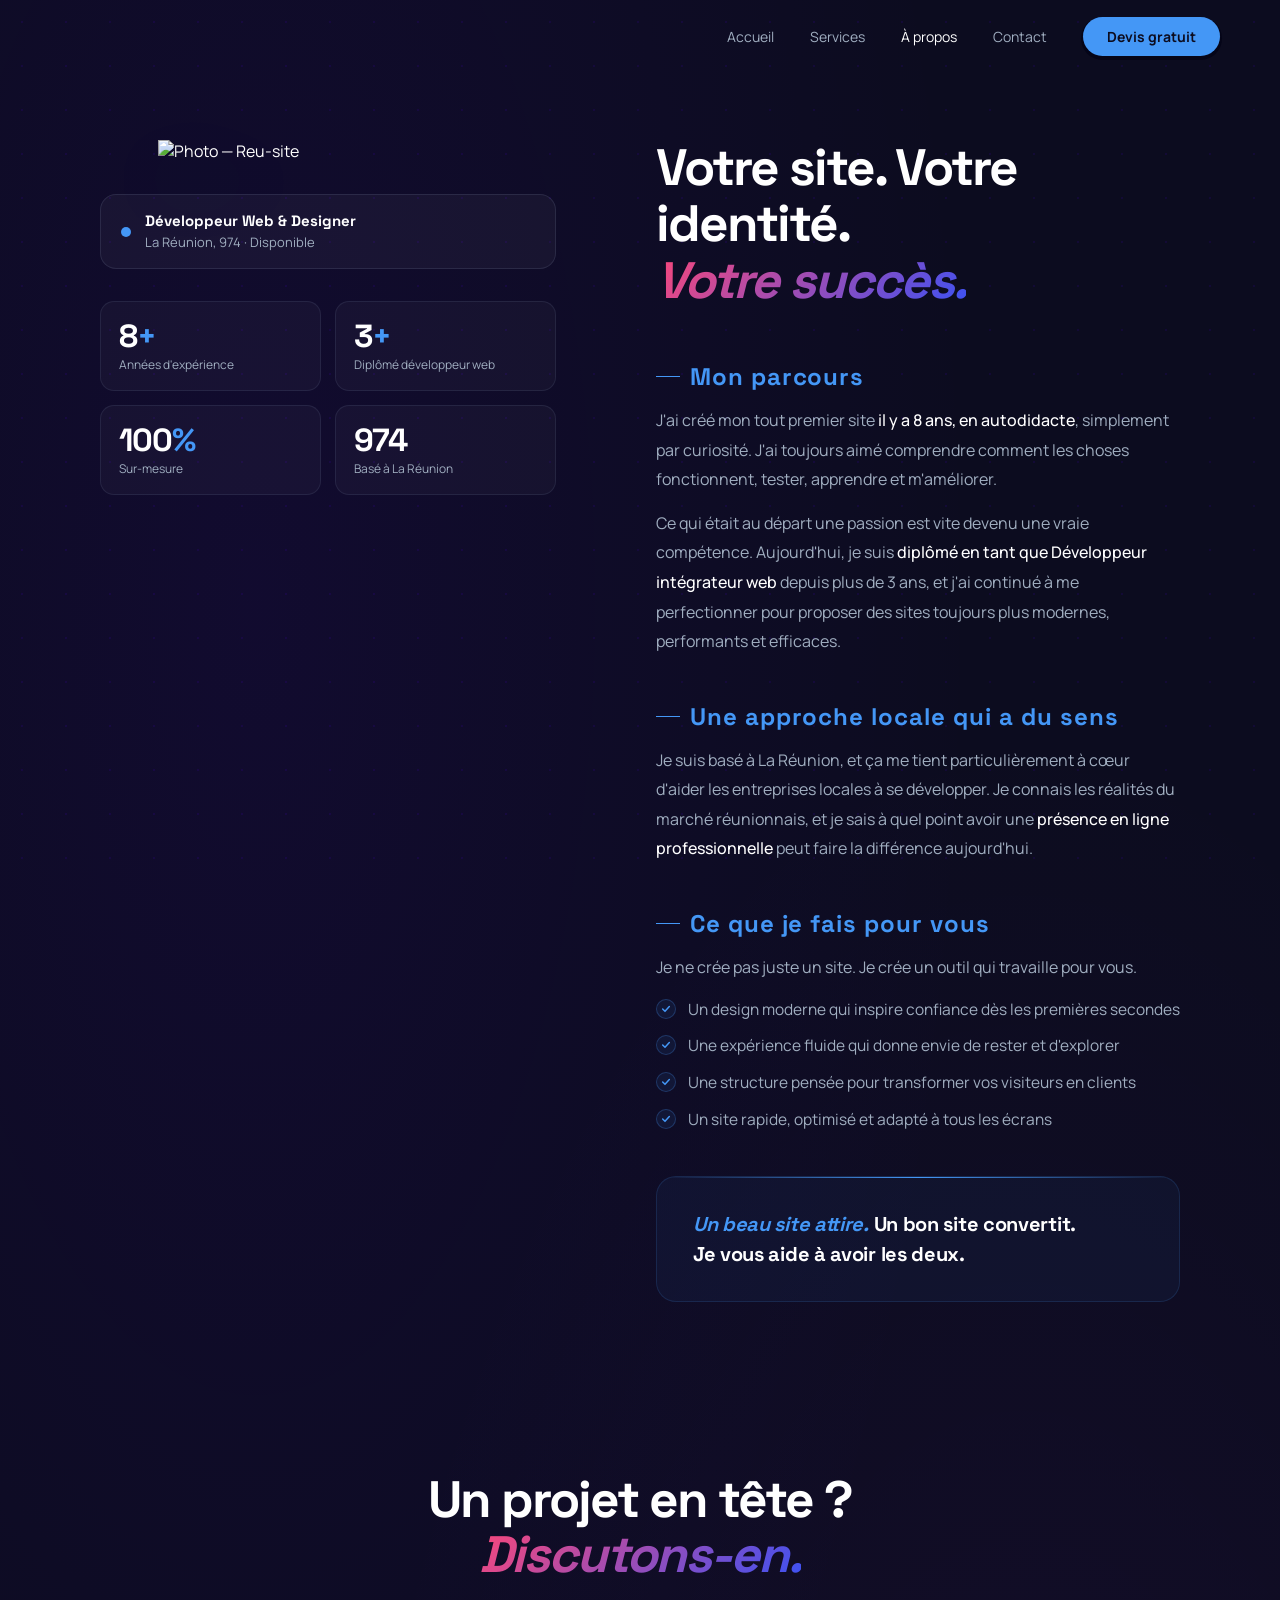
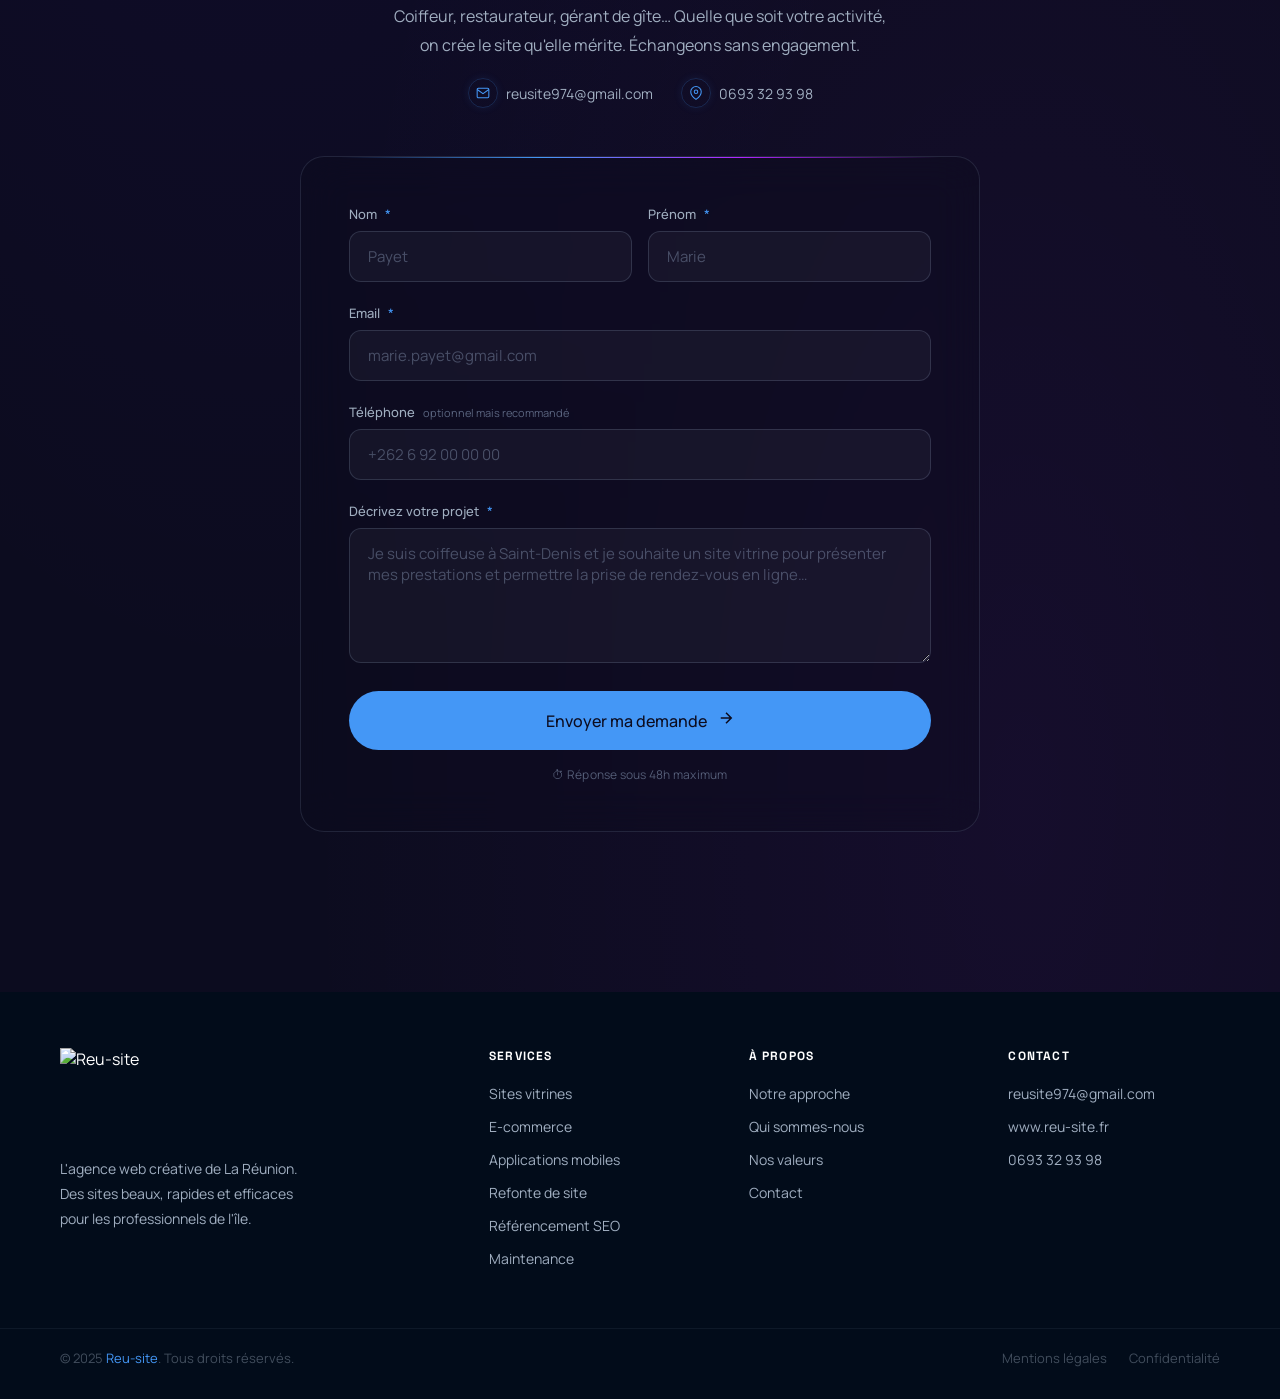
==== commit b0932774: "Update index.html version mobile" ====
--- a/index.html
+++ b/index.html
@@ -3,390 +3,163 @@
 <head>
   <meta charset="UTF-8">
   <meta name="viewport" content="width=device-width, initial-scale=1.0">
-  <title>Reu-site — Agence Web La Réunion</title>
+  <title>À propos — Reu-site</title>
   <link rel="preconnect" href="https://fonts.googleapis.com">
   <link rel="preconnect" href="https://fonts.gstatic.com" crossorigin>
   <link href="https://fonts.googleapis.com/css2?family=Space+Grotesk:wght@400;500;600;700&family=Manrope:ital,wght@0,300;0,400;0,500;0,600;0,700;1,400&display=swap" rel="stylesheet">
   <style>
-    *, *::before, *::after { margin: 0; padding: 0; box-sizing: border-box; }
-
-    :root {
-      --bg:         #0c0c1f;
-      --accent:     #00FFFF;
-      --accent2:    #B026FF;
-      --accent3:    #5200EE;
-      --accent-dim: rgba(0, 255, 255, 0.08);
-      --accent-mid: rgba(0, 255, 255, 0.25);
-      --text:       #FFFFFF;
-      --muted:      #a0aec0;
-      --muted-dim:  rgba(160,174,192,0.40);
-      --slate:      #475569;
-    }
-
-    html { scroll-behavior: smooth; }
-    body {
-      font-family: 'Manrope', sans-serif;
-      background: var(--bg);
-      color: var(--text);
-      overflow-x: hidden;
-      background-image: radial-gradient(ellipse at 20% 20%, rgba(82,0,238,0.08) 0%, transparent 50%),
-                        radial-gradient(ellipse at 80% 80%, rgba(176,38,255,0.06) 0%, transparent 50%);
-    }
-
-    /* dot grid */
-    body::before {
-      content: '';
-      position: fixed; inset: 0;
-      background-image: radial-gradient(circle, rgba(80,0,238,0.11) 1px, transparent 1px);
-      background-size: 44px 44px;
-      pointer-events: none; z-index: 0;
-    }
-
-    .glow-tr {
-      position: fixed; top: -200px; right: -200px;
-      width: 700px; height: 700px;
-      background: radial-gradient(circle, rgba(34,221,107,0.06) 0%, transparent 65%);
-      pointer-events: none; z-index: 0;
-    }
-
-    /* ══ NAV ══ */
-    nav {
-      position: fixed; top: 0; left: 0; right: 0; z-index: 100;
-      padding: 0 60px; height: 72px;
-      display: flex; align-items: center; justify-content: space-between;
-      transition: background .4s, border-color .4s;
-      border-bottom: 1px solid transparent;
-    }
-    nav.scrolled {
-      background: rgba(12,12,31,0.88);
-      backdrop-filter: blur(20px);
-      border-color: rgba(168,190,221,0.1);
-    }
-
-    /* LOGO FIX — mix-blend-mode:screen makes black → transparent on dark bg */
-    .logo-img {
-      height: 34px; width: auto; display: block;
-      mix-blend-mode: screen;
-    }
-
-    .nav-links { display: flex; align-items: center; gap: 36px; list-style: none; }
-    .nav-links a { color: var(--muted); text-decoration: none; font-size: 14px; transition: color .2s; }
-    .nav-links a:hover { color: var(--text); }
-    .nav-cta {
-      background: var(--accent) !important; color: var(--bg) !important;
-      padding: 10px 24px !important; border-radius: 100px; font-weight: 500 !important;
-    }
-
-    /* ══ HERO ══ */
-    .hero {
-      position: relative; z-index: 1; min-height: 100vh;
-      display: flex; flex-direction: column; justify-content: center;
-      align-items: center;
-      padding: 120px 60px 60px;
-      overflow: hidden;
-    }
-    #hero-canvas {
-      position: absolute; inset: 0;
-      width: 100%; height: 100%;
-      z-index: 0;
-      pointer-events: none;
-    }
-    .hero-inner {
-      position: relative; z-index: 2;
-      display: flex; justify-content: center;
-      max-width: 760px; margin: 0 auto; width: 100%;
-      pointer-events: auto;
-    }
-    .scroll-hint { position: relative; z-index: 2; }
-
-    .badge {
-      display: inline-flex; align-items: center; gap: 9px;
-      background: var(--accent-dim); border: 1px solid var(--accent-mid);
-      border-radius: 100px; padding: 7px 18px; margin-bottom: 36px;
-      opacity: 0; animation: fadeUp .8s ease forwards .25s;
-    }
-    .badge-dot { width: 7px; height: 7px; border-radius: 50%; background: var(--accent); animation: pulse 2.2s ease-in-out infinite; }
-    .badge span { font-size: 12.5px; font-weight: 500; color: var(--accent); letter-spacing: .06em; text-transform: uppercase; }
-
-    h1 {
-      font-family: 'Space Grotesk', sans-serif; font-weight: 800;
-      font-size: clamp(40px, 5.2vw, 72px); line-height: 1.12;
-      letter-spacing: -2.5px; margin-bottom: 30px;
-    }
-    .word { display: inline-block; opacity: 0; transform: translateY(28px); animation: wordUp .72s cubic-bezier(.22,1,.36,1) forwards; }
-    .accent { color: var(--accent); }
-
-    .hero-sub { font-size: 17px; color: var(--muted); line-height: 1.75; max-width: 540px; margin-bottom: 48px; opacity: 0; animation: fadeUp .8s ease forwards 1.05s; }
-
-    .hero-actions { display: flex; align-items: center; gap: 14px; opacity: 0; animation: fadeUp .8s ease forwards 1.25s; }
-    /* ── Bouton principal (style Uiverse adapté Reu-site) ── */
-    .btn-main {
-      display: inline-flex; align-items: center; gap: 10px;
-      padding: 16px 34px;
-      background-color: var(--accent);
-      border: 2px solid rgba(255,255,255,0.6);
-      border-radius: 12px;
-      font-family: 'Manrope', sans-serif; font-size: 15px;
-      font-weight: 700; color: var(--bg);
-      cursor: pointer; text-decoration: none;
-      position: relative; overflow: hidden;
-      box-shadow: 0 3px 0 3px #050518;
-      transition: background-color .3s, color .3s, box-shadow .3s;
-    }
-    .btn-main::before { display: none; }
-    .btn-main:hover {
-      opacity: .88;
-      transform: translateY(-2px);
-      box-shadow: 0 8px 28px rgba(252,71,120,0.4);
-    }
-
-    .btn-main:active { transform: scale(0.96); box-shadow: 0 1px 0 2px #050518; }
-
-    /* ── Bouton ghost (secondaire) ── */
-    .btn-ghost {
-      display: inline-flex; align-items: center; gap: 10px;
-      padding: 15px 32px;
-      background: transparent; color: var(--muted);
-      border: 2px solid rgba(168,190,221,0.28);
-      border-radius: 12px;
-      font-family: 'Manrope', sans-serif; font-size: 15px; font-weight: 500;
-      cursor: pointer; text-decoration: none;
-      position: relative; overflow: hidden;
-      box-shadow: 0 3px 0 2px rgba(8,20,46,0.8);
-      transition: border-color .3s, color .3s, box-shadow .3s, background .3s;
-    }
-    .btn-ghost::before { display: none; }
-    .btn-ghost:hover {
-      border-color: var(--accent);
-      color: var(--accent);
-      box-shadow: 0 3px 0 2px rgba(34,221,107,0.25);
-    }
-
-    .btn-ghost:active { transform: scale(0.96); }
-
-    /* ── Shimmer effect shared by all CTA buttons ── */
-    .nav-cta,
-    .footer-cta-btn,
-    .srv-teaser-btn,
-    .about-teaser-btn,
-    .finance-cta,
-    .form-submit {
-      position: relative; overflow: hidden;
-    }
-    /* shimmer removed */
-
-    /* Nav CTA */
-    .nav-cta {
-      border-radius: 100px !important;
-      box-shadow: 0 2px 0 2px #050518;
-      transition: background-color .3s, box-shadow .3s !important;
-      font-weight: 700 !important;
-    }
-    .nav-cta:hover {
-      background-color: #050518 !important;
-      color: var(--accent) !important;
-      box-shadow: 0 2px 0 2px rgba(0,255,255,0.4), 0 0 16px rgba(0,255,255,0.2) !important;
-    }
-    .nav-cta:active { transform: scale(0.96); }
-
-    /* Footer CTA btn */
-    .footer-cta-btn {
-      border-radius: 100px;
-      box-shadow: 0 3px 0 3px #050518;
-      font-weight: 700;
-      border: 2px solid rgba(255,255,255,0.5);
-      transition: background-color .3s, color .3s, box-shadow .3s;
-    }
-    .footer-cta-btn:hover {
-      background-color: #08142E;
-      color: var(--accent);
-      box-shadow: 0 3px 0 3px rgba(0,255,255,0.4);
-      opacity: 1;
-      transform: none;
-    }
-    .footer-cta-btn:active { transform: scale(0.96); }
-
-    /* Services teaser btn */
-    .srv-teaser-btn {
-      border-radius: 100px;
-      box-shadow: 0 3px 0 3px #050518;
-      font-weight: 700;
-      border: 2px solid rgba(255,255,255,0.5);
-      transition: background-color .3s, color .3s, box-shadow .3s, opacity .3s;
-    }
-    .srv-teaser-btn:hover {
-      background-color: #08142E;
-      color: var(--accent);
-      box-shadow: 0 3px 0 3px rgba(0,255,255,0.4);
-      opacity: 1;
-      transform: none;
-    }
-    .srv-teaser-btn:active { transform: scale(0.96); }
-
-    /* Form submit */
-    .form-submit {
-      border-radius: 100px;
-      box-shadow: 0 3px 0 3px #050518;
-      border: 2px solid rgba(255,255,255,0.5);
-      transition: background-color .3s, color .3s, box-shadow .3s !important;
-    }
-    .form-submit:hover {
-      background-color: #08142E;
-      color: var(--accent);
-      box-shadow: 0 3px 0 3px rgba(0,255,255,0.4);
-      opacity: 1;
-      transform: none;
-    }
-    .form-submit:hover::after { transform: translateX(0); }
-    .form-submit:active { transform: scale(0.96); }
-
-    .hero-stats { display: none; }
-    .stat-value { font-family: 'Space Grotesk', sans-serif; font-weight: 800; font-size: 28px; color: var(--text); letter-spacing: -1px; }
-    .stat-value em { background: linear-gradient(90deg, #FC4778 0%, #3952F5 100%); -webkit-background-clip: text; -webkit-text-fill-color: transparent; background-clip: text; font-style: normal; }
-    .stat-label { font-size: 13px; color: var(--muted); margin-top: 4px; }
-
-    /* ══ GRAPHIC ══ */
-    /* ══ MARQUEE ══ */
-    .marquee-wrap {
-      position: relative; z-index: 1; overflow: hidden;
-      border-top: 1px solid rgba(168,190,221,0.1);
-      border-bottom: 1px solid rgba(168,190,221,0.1);
-      padding: 18px 0;
-    }
-    .marquee-track { display: flex; animation: marquee 30s linear infinite; white-space: nowrap; }
-    .marquee-track:hover { animation-play-state: paused; }
-    .mitem { display: flex; align-items: center; gap: 14px; padding: 0 28px; font-size: 12px; font-weight: 500; letter-spacing: .1em; text-transform: uppercase; color: var(--muted); flex-shrink: 0; }
-    .mdot { width: 5px; height: 5px; border-radius: 50%; background: var(--accent); flex-shrink: 0; box-shadow: 0 0 6px var(--accent); }
-
-    .scroll-hint {
-      position: absolute; bottom: 32px; left: 50%; transform: translateX(-50%);
-      display: flex; flex-direction: column; align-items: center; gap: 8px;
-      opacity: 0; animation: fadeUp .8s ease forwards 1.8s; z-index: 2;
-    }
-    .scroll-label { font-size: 11px; letter-spacing: .1em; text-transform: uppercase; color: var(--muted-dim); }
-    .scroll-bar { width: 1px; height: 40px; background: linear-gradient(to bottom, var(--accent), var(--accent2), transparent); animation: scrollPulse 1.8s ease-in-out infinite; }
-
-    /* ══ FOOTER ══ */
-    footer {
-      position: relative; z-index: 1; overflow: hidden;
-    }
-
-    /* sky gradient */
-    .sky-wrapper {
-      position: relative;
-      background: linear-gradient(180deg, #0c0c1f 0%, #0e0b28 18%, #120a35 38%, #14073f 55%, #160545 70%, #130742 80%, #0e0930 92%, #0c0c1f 100%);
-      overflow: hidden;
-    }
-
-    /* stars canvas spans entire sky-wrapper */
-    #starfield {
-      position: absolute; top: 0; left: 0; width: 100%; height: 100%;
-      pointer-events: none; z-index: 0;
-    }
-
-    /* CTA zone */
-    .footer-cta {
-      position: relative; z-index: 2;
-      text-align: center;
-      padding: 0 60px 100px;
-      max-width: 1280px; margin: 0 auto;
-    }
-    .footer-cta-label { font-size: 12px; letter-spacing: .15em; text-transform: uppercase; color: var(--accent); font-weight: 500; margin-bottom: 24px; }
-    .footer-cta h2 {
-      font-family: 'Space Grotesk', sans-serif; font-weight: 800;
-      font-size: clamp(36px, 4vw, 60px); line-height: 1.08;
-      letter-spacing: -2px; color: var(--text); margin-bottom: 28px;
-    }
-    .footer-cta h2 em { font-style: italic; color: var(--accent); }
-    .footer-cta-sub { font-size: 16px; color: var(--muted); line-height: 1.7; max-width: 440px; margin: 0 auto 40px; }
-    .footer-cta-btn {
-      display: inline-flex; align-items: center; gap: 10px;
-      background: var(--accent); color: var(--bg);
-      padding: 18px 40px; border-radius: 100px;
-      font-family: 'Manrope', sans-serif; font-size: 16px; font-weight: 500;
-      text-decoration: none; transition: transform .22s, opacity .22s;
-    }
-    .footer-cta-btn:hover { transform: translateY(-3px); opacity: .9; }
-
-    /* landscape strip */
-    .footer-landscape {
-      position: relative; z-index: 2;
-      width: 100%; display: block; overflow: hidden;
-      line-height: 0;
-    }
-    .footer-landscape svg {
-      width: 100%; height: auto; display: block;
-    }
-
-    /* planets floating */
-    .planet {
-      position: absolute; border-radius: 50%;
-      background: rgba(200,200,220,0.55);
-      pointer-events: none; z-index: 1;
-    }
-    .planet-1 { width: 22px; height: 22px; top: 22%; left: 28%; animation: floatPlanet 8s ease-in-out infinite; }
-    .planet-2 { width: 11px; height: 11px; top: 12%; left: 68%; animation: floatPlanet 11s ease-in-out infinite 2s; }
-    .planet-3 { width: 16px; height: 16px; top: 18%; left: 86%; animation: floatPlanet 9s ease-in-out infinite 1s; }
-    .planet-4 { width: 8px; height: 8px;  top: 30%; left: 50%; animation: floatPlanet 13s ease-in-out infinite 3s; }
-
-    /* bottom info bar */
-    .footer-bottom-wrap {
-      background: #080810;
-      position: relative; z-index: 2;
-    }
-    .footer-grid {
-      max-width: 1280px; margin: 0 auto;
-      padding: 56px 60px 48px;
-      display: grid; grid-template-columns: 1.8fr 1fr 1fr 1fr; gap: 48px;
-    }
-    .footer-logo-img {
-      height: 28px; width: auto; display: block;
-      mix-blend-mode: screen; /* fixes black bg logo */
-      margin-bottom: 18px;
-    }
-    .footer-desc { font-size: 14px; color: var(--muted); line-height: 1.8; max-width: 260px; margin-bottom: 26px; }
-    .footer-socials { display: flex; gap: 10px; }
-    .social-link {
-      width: 36px; height: 36px; border-radius: 50%;
-      border: 1px solid rgba(168,190,221,0.2);
-      display: flex; align-items: center; justify-content: center;
-      color: var(--muted); font-size: 14px; text-decoration: none;
-      transition: border-color .2s, color .2s, background .2s;
-    }
-    .social-link:hover { border-color: var(--accent); color: var(--accent); background: rgba(0,255,255,0.07); box-shadow: 0 0 10px rgba(0,255,255,0.2); }
-    .footer-col-title { font-family: 'Space Grotesk', sans-serif; font-size: 12px; font-weight: 700; letter-spacing: .1em; text-transform: uppercase; color: var(--text); margin-bottom: 18px; }
-    .footer-col ul { list-style: none; }
-    .footer-col ul li { margin-bottom: 11px; }
-    .footer-col ul a { font-size: 14px; color: var(--muted); text-decoration: none; transition: color .2s; }
-    .footer-col ul a:hover { color: var(--accent); }
-
-    .footer-bottom-bar {
-      max-width: 1280px; margin: 0 auto;
-      padding: 20px 60px 32px;
-      display: flex; align-items: center; justify-content: space-between; flex-wrap: wrap; gap: 14px;
-      border-top: 1px solid rgba(168,190,221,0.07);
-    }
-    .footer-copy { font-size: 13px; color: var(--muted-dim); }
-    .footer-copy em { color: var(--accent); font-style: normal; }
-    .footer-legal { display: flex; gap: 22px; }
-    .footer-legal a { font-size: 13px; color: var(--muted-dim); text-decoration: none; transition: color .2s; }
-    .footer-legal a:hover { color: var(--muted); }
-
-
-
-
-
-
-
-
-
-    /* ══ CONTACT ══ */
-    /* ══ CONTACT ══ */
+    *,*::before,*::after{margin:0;padding:0;box-sizing:border-box;}
+    :root{--bg:#0c0c1f;--accent:#4497f6;--accent2:#B026FF;--accent3:#5200EE;--accent-dim:rgba(68,151,246,0.08);--accent-mid:rgba(68,151,246,0.25);--text:#FFFFFF;--muted:#a0aec0;--muted-dim:rgba(160,174,192,0.40);--slate:#475569;}
+    html{scroll-behavior:smooth;}
+    body{font-family:'Manrope',sans-serif;background:var(--bg);color:var(--text);overflow-x:hidden;background-image:radial-gradient(ellipse at 20% 20%,rgba(82,0,238,0.08) 0%,transparent 50%),radial-gradient(ellipse at 80% 80%,rgba(176,38,255,0.06) 0%,transparent 50%);}
+    body::before{content:'';position:fixed;inset:0;background-image:radial-gradient(circle,rgba(80,0,238,0.11) 1px,transparent 1px);background-size:44px 44px;pointer-events:none;z-index:0;}
+    nav{position:fixed;top:0;left:0;right:0;z-index:100;padding:0 60px;height:72px;display:flex;align-items:center;justify-content:space-between;transition:background .4s,border-color .4s;border-bottom:1px solid transparent;}
+    nav.scrolled{background:rgba(12,12,31,0.88);backdrop-filter:blur(20px);border-color:rgba(168,190,221,0.1);}
+    .logo-img{height:130px;width:auto;display:block;}
+    .nav-links{display:flex;align-items:center;gap:36px;list-style:none;}
+    .nav-links a{color:var(--muted);text-decoration:none;font-size:14px;transition:color .2s;}
+    .nav-links a:hover,.nav-links a.active{color:var(--text);}
+    .nav-cta{background:var(--accent)!important;color:var(--bg)!important;padding:10px 24px!important;border-radius:100px;font-weight:700!important;box-shadow:0 2px 0 2px #050518;transition:background-color .3s,color .3s,box-shadow .3s!important;position:relative;overflow:hidden;}
+    .nav-cta:hover{background-color:#050518!important;color:var(--accent)!important;box-shadow:0 2px 0 2px rgba(68,151,246,0.4),0 0 16px rgba(68,151,246,0.2)!important;}
+    .nav-cta:active{transform:scale(0.96);}
+    .br-mobile{display:none;}
+
+    /* Garantir que [hidden] est toujours caché */
+    [hidden] { display: none !important; }
+
+    /* ── Hamburger ── */
+    .hamburger{display:none;flex-direction:column;justify-content:center;align-items:center;gap:5px;width:44px;height:44px;background:transparent;border:none;cursor:pointer;padding:6px;border-radius:8px;z-index:200;flex-shrink:0;}
+    .hamburger span{display:block;width:22px;height:2px;background:var(--text);border-radius:2px;transition:transform .3s ease,opacity .3s ease;transform-origin:center;}
+    .hamburger.is-open span:nth-child(1){transform:translateY(7px) rotate(45deg);}
+    .hamburger.is-open span:nth-child(2){opacity:0;transform:scaleX(0);}
+    .hamburger.is-open span:nth-child(3){transform:translateY(-7px) rotate(-45deg);}
+    /* ── Mobile menu ── */
+    .mobile-menu{display:none;position:fixed;inset:0;z-index:150;background:rgba(12,12,31,0.97);backdrop-filter:blur(20px);-webkit-backdrop-filter:blur(20px);flex-direction:column;align-items:center;justify-content:center;opacity:0;pointer-events:none;transition:opacity .3s ease;}
+    .mobile-menu.is-open{opacity:1;pointer-events:auto;}
+    .mobile-menu-close{position:absolute;top:24px;right:24px;background:transparent;border:none;cursor:pointer;color:var(--muted);width:44px;height:44px;display:flex;align-items:center;justify-content:center;border-radius:50%;transition:color .2s,background .2s;}
+    .mobile-menu-close:hover{color:var(--text);background:rgba(168,190,221,0.08);}
+    .mobile-menu-links{list-style:none;display:flex;flex-direction:column;align-items:center;gap:0;width:100%;}
+    .mobile-menu-links li{width:100%;text-align:center;}
+    .mobile-menu-links a{display:block;padding:20px 32px;font-family:'Space Grotesk',sans-serif;font-size:24px;font-weight:700;color:var(--muted);text-decoration:none;border-bottom:1px solid rgba(168,190,221,0.07);transition:color .2s;}
+    .mobile-menu-links a:hover{color:var(--text);}
+    .mobile-menu-links li:first-child a{border-top:1px solid rgba(168,190,221,0.07);}
+    .mobile-menu-cta{margin:24px auto 0!important;display:inline-flex!important;width:auto!important;background:var(--accent)!important;color:var(--bg)!important;padding:14px 36px!important;border-radius:100px!important;font-size:16px!important;font-weight:700!important;border-bottom:none!important;border-top:none!important;}
+
+
+    /* PAGE */
+    .about-page{position:relative;z-index:1;padding:140px 60px 120px;max-width:1200px;margin:0 auto;}
+    .about-inner{display:grid;grid-template-columns:1fr 1.15fr;gap:100px;align-items:start;}
+
+    /* LEFT */
+    .about-left{position:sticky;top:100px;display:flex;flex-direction:column;gap:32px;}
+    .about-photo-wrap{opacity:0;transform:translateX(-40px);transition:opacity .9s ease,transform .9s cubic-bezier(.22,1,.36,1);}
+    .about-photo-wrap.in-view{opacity:1;transform:translateX(0);}
+    .about-photo-frame{position:relative;display:flex;justify-content:center;}
+    /* photo glow removed */
+    .about-photo-frame img{width:100%;max-width:340px;display:block;position:relative;z-index:1;animation:photoFloat 5s ease-in-out infinite;filter:drop-shadow(0 30px 50px rgba(68,151,246,0.15));transition:filter .4s;}
+    .about-photo-frame:hover img{filter:drop-shadow(0 30px 60px rgba(68,151,246,0.28));}
+    .about-nametag{display:flex;align-items:center;gap:14px;background:rgba(255,255,255,0.04);border:1px solid rgba(168,190,221,0.12);border-radius:16px;padding:16px 20px;}
+    .about-avatar-dot{width:10px;height:10px;border-radius:50%;background:var(--accent);animation:pulse 2s ease-in-out infinite;}
+    .about-nametag-text strong{display:block;font-family:'Space Grotesk',sans-serif;font-weight:700;font-size:15px;color:#fff;}
+    .about-nametag-text span{font-size:13px;color:var(--muted);}
+    .about-stats{display:grid;grid-template-columns:1fr 1fr;gap:14px;opacity:0;transform:translateY(20px);transition:opacity .8s ease .3s,transform .8s ease .3s;}
+    .about-stats.in-view{opacity:1;transform:translateY(0);}
+    .about-stat{background:rgba(255,255,255,0.03);border:1px solid rgba(168,190,221,0.1);border-radius:14px;padding:18px 18px 16px;}
+    .about-stat-val{font-family:'Space Grotesk',sans-serif;font-weight:800;font-size:32px;line-height:1;letter-spacing:-1px;color:var(--text);}
+    .about-stat-val em{color:var(--accent);font-style:normal;}
+    .about-stat-lab{font-size:12px;color:var(--muted);margin-top:5px;line-height:1.4;}
+
+    /* RIGHT */
+    .about-right{display:flex;flex-direction:column;gap:52px;}
+    
+    .about-headline{font-family:'Space Grotesk',sans-serif;font-weight:800;font-size:clamp(32px,4vw,52px);line-height:1.1;letter-spacing:-2px;margin-top:0;opacity:0;transform:translateY(24px);transition:opacity .8s ease .1s,transform .8s ease .1s;}
+    .about-headline.in-view{opacity:1;transform:translateY(0);}
+    .about-headline em{font-style:italic;}
+    .about-blocks{display:flex;flex-direction:column;gap:44px;}
+    .about-block{opacity:0;transform:translateY(22px);transition:opacity .75s ease,transform .75s ease;}
+    .about-block.in-view{opacity:1;transform:translateY(0);}
+    .about-block-title{font-family:'Space Grotesk',sans-serif;font-weight:700;font-size:24px;color:var(--accent);letter-spacing:.04em;margin-bottom:14px;display:flex;align-items:center;gap:10px;}
+    .about-block-title::before{content:'';display:block;width:24px;height:1px;background:var(--accent);flex-shrink:0;}
+    .about-block p{font-size:16px;color:var(--muted);line-height:1.85;margin-bottom:14px;}
+    .about-block p:last-child{margin-bottom:0;}
+    .about-block p strong{color:var(--text);font-weight:500;}
+    .about-feats{list-style:none;display:flex;flex-direction:column;gap:12px;}
+    .about-feats li{display:flex;align-items:flex-start;gap:12px;font-size:15.5px;color:var(--muted);line-height:1.6;}
+    .about-feat-check{width:20px;height:20px;border-radius:50%;flex-shrink:0;background:var(--accent-dim);border:1px solid var(--accent-mid);display:flex;align-items:center;justify-content:center;margin-top:2px;}
+    .about-vision{background:rgba(68,151,246,0.05);border:1px solid rgba(68,151,246,0.15);border-radius:20px;padding:32px 36px;position:relative;overflow:hidden;}
+    .about-vision::before{content:'';position:absolute;top:0;left:0;right:0;height:1px;background:linear-gradient(90deg,transparent,var(--accent),transparent);}
+    .about-vision p{font-family:'Space Grotesk',sans-serif;font-weight:700;font-size:20px;line-height:1.5;letter-spacing:-.3px;color:var(--text)!important;margin:0!important;}
+    .about-vision p em{color:var(--accent);font-style:italic;}
+
+    /* FOOTER */
+    .sky-wrapper{position:relative;background:linear-gradient(180deg,#0c0c1f 0%,#0B1E42 18%,#0E2255 38%,#122A68 55%,#162F7A 70%,#152B6E 80%,#0F1F50 92%,#091535 100%);overflow:hidden;padding-top:80px;}
+    #starfield{position:absolute;top:0;left:0;width:100%;height:100%;pointer-events:none;z-index:0;}
+    .planet{position:absolute;border-radius:50%;background:rgba(200,200,220,0.55);pointer-events:none;z-index:1;}
+    .planet-1{width:22px;height:22px;top:22%;left:28%;animation:floatPlanet 8s ease-in-out infinite;}
+    .planet-2{width:11px;height:11px;top:12%;left:68%;animation:floatPlanet 11s ease-in-out infinite 2s;}
+    .footer-cta-zone{position:relative;z-index:2;text-align:center;padding:0 40px 80px;max-width:700px;margin:0 auto;}
+    .footer-cta-label{font-size:12px;letter-spacing:.15em;text-transform:uppercase;color:var(--accent);font-weight:500;margin-bottom:20px;}
+    .footer-cta-zone h2{font-family:'Space Grotesk',sans-serif;font-weight:800;font-size:clamp(32px,4vw,52px);line-height:1.1;letter-spacing:-1.5px;margin-bottom:24px;}
+    .footer-cta-zone h2 em{font-style:italic;color:var(--accent);}
+    .footer-cta-btn{display:inline-flex;align-items:center;gap:10px;background:var(--accent);color:var(--bg);padding:16px 36px;border-radius:100px;font-family:'Manrope',sans-serif;font-size:16px;font-weight:700;text-decoration:none;transition:background-color .3s,color .3s,box-shadow .3s;box-shadow:0 3px 0 3px #050518;border:2px solid rgba(255,255,255,0.5);position:relative;overflow:hidden;}
+    .footer-cta-btn:hover{background-color:#08142E;color:var(--accent);box-shadow:0 3px 0 3px rgba(68,151,246,0.4);opacity:1;transform:none;}.footer-cta-btn:active{transform:scale(0.96);}
+    .footer-landscape{position:relative;z-index:2;width:100%;line-height:0;}
+    .footer-landscape img{width:100%;display:block;}
+    .footer-bottom-wrap{background:#020C1A;position:relative;z-index:2;}
+    .footer-grid{max-width:1280px;margin:0 auto;padding:56px 60px 48px;display:grid;grid-template-columns:1.8fr 1fr 1fr 1fr;gap:48px;}
+    .footer-brand{display:flex;flex-direction:column;justify-content:flex-start;align-items:flex-start;gap:8px;}
+    .footer-logo-img{height:100px;width:auto;display:block;margin-bottom:0;}
+    .footer-desc{font-size:14px;color:var(--muted);line-height:1.8;max-width:260px;margin-bottom:0;}
+    .footer-socials{display:flex;gap:10px;}
+    .social-link{width:36px;height:36px;border-radius:50%;border:1px solid rgba(168,190,221,0.2);display:flex;align-items:center;justify-content:center;color:var(--muted);text-decoration:none;transition:border-color .2s,color .2s;}
+    .social-link:hover{border-color:var(--accent);color:var(--accent);}
+    .footer-col-title{font-family:'Space Grotesk',sans-serif;font-size:12px;font-weight:700;letter-spacing:.1em;text-transform:uppercase;color:var(--text);margin-bottom:18px;}
+    .footer-col ul{list-style:none;}.footer-col ul li{margin-bottom:11px;}
+    .footer-col ul a{font-size:14px;color:var(--muted);text-decoration:none;transition:color .2s;}
+    .footer-col ul a:hover{color:var(--accent);}
+    .footer-bottom-bar{max-width:1280px;margin:0 auto;padding:20px 60px 32px;display:flex;align-items:center;justify-content:space-between;flex-wrap:wrap;gap:14px;border-top:1px solid rgba(168,190,221,0.07);}
+    .footer-copy{font-size:13px;color:var(--muted-dim);}.footer-copy em{color:var(--accent);font-style:normal;}
+    .footer-legal{display:flex;gap:22px;}.footer-legal a{font-size:13px;color:var(--muted-dim);text-decoration:none;transition:color .2s;}
+    @media(max-width:960px){
+  .about-inner{grid-template-columns:1fr;gap:48px;}
+  /* Aplatir les wrappers pour reordonner librement */
+  .about-left{display:contents;}
+  .about-right{display:contents;}
+  .about-headline-wrap{display:contents;}
+  /* Nouvel ordre mobile */
+  .about-headline{order:1;}
+  .about-photo-wrap{order:2;}
+  .about-nametag{order:3;}
+  .about-blocks{order:4;}
+  .about-stats{order:5;}
+  /* Ajustements visuels mobile */
+  .about-photo-frame img{max-height:360px;object-fit:cover;object-position:top;}
+  .about-page{padding:130px 40px 80px;}
+  .footer-grid{grid-template-columns:1fr 1fr;padding:40px;}
+}
+    @media(max-width:600px){.about-page{padding:110px 24px 60px;}.footer-grid{grid-template-columns:1fr;padding:28px 24px;}.footer-logo-img{height:100px;}.footer-bottom-wrap{padding:0;}.footer-bottom-bar{padding:16px 24px;}.br-mobile{display:inline;}.form-row{grid-template-columns:1fr;}.field-input::placeholder{color:transparent;}}
+    @media(max-width:850px){
+      .hamburger{display:flex;}
+      .nav-links{display:none;}
+      .mobile-menu{display:flex;}
+      nav{padding:0 20px;}
+      .footer-col-hide{display:none!important;}
+      .footer-grid{display:flex!important;flex-direction:column!important;align-items:center!important;padding:20px 24px!important;gap:0!important;text-align:center!important;}
+      .footer-brand{display:contents!important;}
+      .footer-logo-img{order:1;height:100px;margin-bottom:10px;}
+      .footer-col{order:2;margin-bottom:16px;}
+      .footer-desc{order:3;margin-bottom:0!important;max-width:300px;text-align:center;align-self:center;}
+      .footer-col .footer-col-title{display:none;}
+      .footer-col ul{display:flex;justify-content:center;flex-wrap:wrap;gap:4px 18px;}
+      .footer-col ul li{margin-bottom:0;}
+    }
+
+    /* ══ CONTACT FORM ══ */
     .contact-section {
       position: relative; z-index: 1;
       overflow: hidden;
       background: transparent;
-      padding: 120px 60px 160px;
+      padding: 50px 60px 160px;
     }
     .contact-inner {
       position: relative; z-index: 1;
@@ -400,10 +173,10 @@
       display: inline-block;
       font-size: 11px; font-weight: 500; letter-spacing: .14em;
       text-transform: uppercase; color: var(--accent);
-      border: 1px solid rgba(0,255,255,0.3);
+      border: 1px solid rgba(68,151,246,0.3);
       border-radius: 100px; padding: 6px 16px;
       margin-bottom: 28px;
-      box-shadow: 0 0 14px rgba(0,255,255,0.1);
+      box-shadow: 0 0 14px rgba(68,151,246,0.1);
       opacity: 0; transform: translateY(20px);
       transition: opacity .7s ease, transform .7s ease;
     }
@@ -414,7 +187,6 @@
       opacity: 0; transform: translateY(24px);
       transition: opacity .7s ease .1s, transform .7s ease .1s;
     }
-    .contact-title em { color: var(--accent); font-style: italic; }
     .contact-desc {
       font-size: 16px; color: var(--muted); line-height: 1.8;
       margin-bottom: 18px;
@@ -430,10 +202,10 @@
     .cinfo-item { display: flex; align-items: center; gap: 8px; }
     .cinfo-icon {
       width: 30px; height: 30px; border-radius: 50%;
-      border: 1px solid rgba(0,255,255,.2);
+      border: 1px solid rgba(68,151,246,.2);
       display: flex; align-items: center; justify-content: center;
       color: var(--accent); flex-shrink: 0;
-      box-shadow: 0 0 8px rgba(0,255,255,0.1);
+      box-shadow: 0 0 8px rgba(68,151,246,0.1);
     }
     .cinfo-item span { font-size: 14px; color: var(--muted); }
 
@@ -486,8 +258,8 @@
     .field-input::placeholder { color: rgba(168,190,221,.35); }
     .field-input:focus {
       border-color: var(--accent);
-      background: rgba(34,221,107,0.04);
-      box-shadow: 0 0 0 3px rgba(34,221,107,0.1);
+      background: rgba(68,151,246,0.04);
+      box-shadow: 0 0 0 3px rgba(68,151,246,0.1);
     }
     .field-textarea { resize: vertical; min-height: 130px; }
 
@@ -532,9 +304,9 @@
     }
     .success-icon {
       width: 68px; height: 68px; border-radius: 50%;
-      background: rgba(0,255,255,0.07); border: 1px solid rgba(0,255,255,0.25);
+      background: rgba(68,151,246,0.07); border: 1px solid rgba(68,151,246,0.25);
       display: flex; align-items: center; justify-content: center;
-      box-shadow: 0 0 8px rgba(0,255,255,0.12);
+      box-shadow: 0 0 8px rgba(68,151,246,0.12);
       color: var(--accent);
     }
     .success-title { font-family: 'Space Grotesk', sans-serif; font-size: 26px; font-weight: 800; }
@@ -542,676 +314,114 @@
 
     /* ══ KEYFRAMES ══ */
     @keyframes fadeUp { from{opacity:0;transform:translateY(18px);}to{opacity:1;transform:translateY(0);} }
-    @keyframes fadeIn { from{opacity:0;}to{opacity:1;} }
-    @keyframes wordUp { from{opacity:0;transform:translateY(28px);}to{opacity:1;transform:translateY(0);} }
     @keyframes pulse { 0%,100%{opacity:1;transform:scale(1);}50%{opacity:.4;transform:scale(.75);} }
-    @keyframes spin { from{transform:translate(-50%,-50%) rotate(0deg);}to{transform:translate(-50%,-50%) rotate(360deg);} }
-    @keyframes orbit { from{transform:rotate(0deg) translateX(140px) rotate(0deg);}to{transform:rotate(360deg) translateX(140px) rotate(-360deg);} }
-    @keyframes orbit2 { from{transform:rotate(0deg) translateX(190px) rotate(0deg);}to{transform:rotate(360deg) translateX(190px) rotate(-360deg);} }
-    @keyframes floatY { 0%,100%{transform:translateY(0);}50%{transform:translateY(-10px);} }
     @keyframes floatPlanet { 0%,100%{transform:translateY(0);}50%{transform:translateY(-14px);} }
-    @keyframes marquee { from{transform:translateX(0);}to{transform:translateX(-50%);} }
-    @keyframes scrollPulse { 0%,100%{opacity:.6;}50%{opacity:1;} }
-  
-
-
-    /* ══ SERVICES TEASER ══ */
-    .srv-teaser-section {
-      position: relative; z-index: 1;
-      background: var(--bg); padding: 120px 60px;
-    }
-    .srv-teaser-inner { max-width: 1100px; margin: 0 auto; display: flex; flex-direction: column; align-items: center; }
-    .srv-teaser-header { margin-bottom: 64px; text-align: center; }
-    .srv-teaser-tag {
-      display: inline-block; font-size: 11px; font-weight: 500;
-      letter-spacing: .14em; text-transform: uppercase; color: var(--accent);
-      margin: 0 auto;
-      border: 1px solid rgba(0,255,255,0.25); border-radius: 100px;
-      padding: 6px 16px; margin-bottom: 20px;
-      box-shadow: 0 0 10px rgba(0,255,255,0.08);
-    }
-    .srv-teaser-title {
-      font-family: 'Space Grotesk', sans-serif; font-weight: 800;
-      font-size: clamp(36px, 4.5vw, 60px); line-height: 1.06; letter-spacing: -2px;
-    }
-    .srv-teaser-title em { color: var(--accent); font-style: italic; }
-    .srv-teaser-grid {
-      display: grid; grid-template-columns: repeat(2, 1fr);
-      gap: 16px; margin-bottom: 48px;
-    }
-    .srv-teaser-card {
-      --c: var(--accent);
-      display: flex; align-items: center; gap: 24px;
-      padding: 28px 32px;
-      background: rgba(255,255,255,0.025);
-      border: 1px solid rgba(168,190,221,0.08);
-      border-left: 3px solid var(--c);
-      border-radius: 16px;
-      opacity: 0; transform: translateX(-24px);
-      transition: opacity .6s ease, transform .6s cubic-bezier(.22,1,.36,1),
-                  background .3s, box-shadow .3s;
-      cursor: default;
-    }
-    .srv-teaser-card.in-view { opacity: 1; transform: translateX(0); }
-    .srv-teaser-card:hover {
-      background: rgba(255,255,255,0.04);
-      box-shadow: 0 8px 32px rgba(0,0,0,.3), inset 0 0 0 1px var(--c);
-    }
-    .srv-teaser-num {
-      font-family: 'Space Grotesk', sans-serif; font-weight: 800;
-      font-size: 28px; line-height: 1; letter-spacing: -1px;
-      color: var(--c); opacity: .4; flex-shrink: 0; min-width: 36px;
-    }
-    .srv-teaser-name {
-      font-family: 'Space Grotesk', sans-serif; font-weight: 700;
-      font-size: 18px; line-height: 1.3; color: var(--text);
-    }
-    .srv-teaser-cta { display: flex; }
-    .srv-teaser-btn {
-      display: inline-flex; align-items: center; gap: 10px;
-      background: var(--accent); color: var(--bg);
-      padding: 16px 36px; border-radius: 100px;
-      font-family: 'Manrope', sans-serif; font-size: 15px; font-weight: 500;
-      text-decoration: none; transition: transform .22s, opacity .22s;
-    }
-    .srv-teaser-btn:hover { transform: translateY(-2px); opacity: .9; }
-    @media(max-width:680px) {
-      .srv-teaser-grid { grid-template-columns: 1fr; }
-      .srv-teaser-section { padding: 80px 24px; }
-    }
-
-    /* ══ ABOUT TEASER ══ */
-    .about-teaser-section {
-      position: relative; z-index: 1;
-      background: linear-gradient(180deg, var(--bg) 0%, #0A1B3A 100%);
-      padding: 120px 60px;
-    }
-    .about-teaser-inner {
-      max-width: 1100px; margin: 0 auto;
-      display: grid; grid-template-columns: 1fr 1fr; gap: 80px; align-items: center;
-    }
-    .about-teaser-left {
-      opacity: 0; transform: translateX(-32px);
-      transition: opacity .8s ease, transform .8s cubic-bezier(.22,1,.36,1);
-    }
-    .about-teaser-left.in-view { opacity: 1; transform: translateX(0); }
-    .about-teaser-tag {
-      display: inline-block; font-size: 11px; font-weight: 500;
-      letter-spacing: .14em; text-transform: uppercase; color: var(--accent);
-      border: 1px solid rgba(0,255,255,0.25); border-radius: 100px;
-      padding: 6px 16px; margin-bottom: 24px;
-      box-shadow: 0 0 10px rgba(0,255,255,0.08);
-    }
-    .about-teaser-title {
-      font-family: 'Space Grotesk', sans-serif; font-weight: 800;
-      font-size: clamp(32px, 4vw, 54px); line-height: 1.08; letter-spacing: -2px;
-      margin-bottom: 20px;
-    }
-    .about-teaser-title em { color: var(--accent); font-style: italic; }
-    .about-teaser-sub {
-      font-size: 16px; color: var(--muted); line-height: 1.75; margin-bottom: 36px;
-    }
-    .about-teaser-btn {
-      display: inline-flex; align-items: center; gap: 10px;
-      background: transparent; color: var(--text);
-      border: 1px solid rgba(168,190,221,.28);
-      padding: 14px 28px; border-radius: 100px;
-      font-family: 'Manrope', sans-serif; font-size: 15px; font-weight: 400;
-      text-decoration: none; transition: border-color .2s, color .2s, transform .22s;
-    }
-    .about-teaser-btn:hover { border-color: var(--accent); color: var(--accent); transform: translateY(-2px); text-shadow: 0 0 8px var(--accent); }
-    .about-teaser-right {
-      opacity: 0; transform: translateX(32px);
-      transition: opacity .8s ease .15s, transform .8s cubic-bezier(.22,1,.36,1) .15s;
-    }
-    .about-teaser-right.in-view { opacity: 1; transform: translateX(0); }
-    .about-teaser-list {
-      list-style: none; display: flex; flex-direction: column; gap: 0;
-    }
-    .about-teaser-list li {
-      display: flex; align-items: center; gap: 16px;
-      padding: 20px 0;
-      border-bottom: 1px solid rgba(168,190,221,0.08);
-      font-size: 17px; font-weight: 500; color: var(--text);
-      transition: color .2s;
-    }
-    .about-teaser-list li:first-child { border-top: 1px solid rgba(168,190,221,0.08); }
-    .about-teaser-list li:hover { color: var(--accent); }
-    .atl-check {
-      width: 22px; height: 22px; border-radius: 50%; flex-shrink: 0;
-      background: rgba(0,255,255,0.07); border: 1px solid rgba(0,255,255,0.25);
-      display: flex; align-items: center; justify-content: center;
-      box-shadow: 0 0 8px rgba(0,255,255,0.12);
-    }
-    @media(max-width:760px) {
-      .about-teaser-inner { grid-template-columns: 1fr; gap: 48px; }
-      .about-teaser-section { padding: 80px 24px; }
-    }
-    /* ══ END TEASERS ══ */
-
-    /* ══ PROCESS ══ */
-    .process-section {
-      position: relative; z-index: 1;
-      background: var(--bg);
-      padding: 130px 60px;
-    }
-    .process-inner { max-width: 900px; margin: 0 auto; }
-
-    .process-header { margin-bottom: 80px; }
-    .process-tag {
-      display: inline-block; font-size: 11px; font-weight: 500;
-      letter-spacing: .14em; text-transform: uppercase; color: var(--accent);
-      border: 1px solid rgba(0,255,255,0.25); border-radius: 100px;
-      padding: 6px 16px; margin-bottom: 20px;
-      box-shadow: 0 0 10px rgba(0,255,255,0.08);
-    }
-    .process-title {
-      font-family: 'Space Grotesk', sans-serif; font-weight: 800;
-      font-size: clamp(34px, 4.5vw, 58px); line-height: 1.06; letter-spacing: -2px;
-      margin-bottom: 18px;
-    }
-    .process-title em { color: var(--accent); font-style: italic; }
-    .process-sub { font-size: 16px; color: var(--muted); line-height: 1.75; max-width: 520px; }
-
-    /* Steps */
-    .process-steps { display: flex; flex-direction: column; gap: 0; }
-
-    .process-step {
-      display: grid; grid-template-columns: 80px 1fr;
-      gap: 0;
-      opacity: 0; transform: translateY(24px);
-      transition: opacity .65s ease, transform .65s cubic-bezier(.22,1,.36,1);
-    }
-    .process-step.in-view { opacity: 1; transform: translateY(0); }
-
-    /* Left column: number + vertical line */
-    .process-step-left {
-      display: flex; flex-direction: column; align-items: center;
-      padding-top: 2px;
-    }
-    .process-step-num {
-      font-family: 'Space Grotesk', sans-serif; font-weight: 800;
-      font-size: 13px; letter-spacing: .1em;
-      background: linear-gradient(135deg, #FC4778, #3952F5); -webkit-background-clip: text; -webkit-text-fill-color: transparent; background-clip: text; line-height: 1;
-      width: 38px; height: 38px; border-radius: 50%;
-      background-color: rgba(252,71,120,0.07); border: 1px solid rgba(252,71,120,0.25);
-      box-shadow: 0 0 12px rgba(57,82,245,0.2);
-      display: flex; align-items: center; justify-content: center;
-      flex-shrink: 0; position: relative; z-index: 1;
-    }
-    .process-step-line {
-      width: 1px; flex: 1;
-      background: linear-gradient(to bottom, rgba(0,255,255,0.35), rgba(176,38,255,0.1));
-      margin: 6px 0;
-      min-height: 40px;
-    }
-
-    /* Right column: content */
-    .process-step-right {
-      padding: 0 0 48px 32px;
-    }
-    .process-step:last-of-type .process-step-right { padding-bottom: 0; }
-
-    .process-step-title {
-      font-family: 'Space Grotesk', sans-serif; font-weight: 700;
-      font-size: 20px; color: var(--text); margin-bottom: 10px;
-      line-height: 1.2;
-    }
-    .process-step-desc {
-      font-size: 15px; color: var(--muted); line-height: 1.8;
-    }
-
-    /* Footer note */
-    .process-footer-note {
-      display: flex; align-items: center; gap: 12px;
-      margin-top: 48px; padding: 20px 24px;
-      background: rgba(0,255,255,0.05);
-      border: 1px solid rgba(0,255,255,0.2);
-      box-shadow: 0 0 20px rgba(0,255,255,0.07);
-      border-radius: 14px;
-      font-size: 14.5px; font-style: italic;
-      color: rgba(168,190,221,.85);
-      opacity: 0; transform: translateY(16px);
-      transition: opacity .65s ease, transform .65s ease;
-    }
-    .process-footer-note.in-view { opacity: 1; transform: translateY(0); }
-    .process-footer-note svg { color: var(--accent); flex-shrink: 0; }
-
-    @media(max-width:600px) {
-      .process-section { padding: 80px 24px; }
-      .process-step { grid-template-columns: 56px 1fr; }
-      .process-step-right { padding-left: 20px; padding-bottom: 36px; }
-    }
-
-    /* ══ FINANCEMENT ══ */
-    .finance-section {
-      position: relative; z-index: 1;
-      background: linear-gradient(135deg, #0a0818 0%, #100a25 60%, #130830 100%);
-      border-top: 1px solid rgba(168,190,221,0.08);
-      border-bottom: 1px solid rgba(168,190,221,0.08);
-      padding: 120px 60px;
-      overflow: hidden;
-    }
-    /* decorative glow */
-    .finance-section::before {
-      content: '';
-      position: absolute; top: -100px; right: -100px;
-      width: 500px; height: 500px;
-      background: radial-gradient(circle, rgba(82,0,238,0.12) 0%, transparent 65%);
-      pointer-events: none;
-    }
-    .finance-inner { max-width: 1100px; margin: 0 auto; position: relative; z-index: 1; }
-
-    .finance-badge {
-      display: inline-flex; align-items: center; gap: 8px;
-      background: rgba(0,255,255,0.06); border: 1px solid rgba(0,255,255,0.25);
-      border-radius: 100px; padding: 7px 18px;
-      margin-bottom: 52px;
-      box-shadow: 0 0 16px rgba(0,255,255,0.1);
-      opacity: 0; transform: translateY(16px);
-      transition: opacity .7s ease, transform .7s ease;
-    }
-    .finance-badge.in-view { opacity: 1; transform: translateY(0); }
-    .finance-badge-dot {
-      width: 7px; height: 7px; border-radius: 50%;
-      background: var(--accent);
-      animation: pulse 2.2s ease-in-out infinite;
-    }
-    .finance-badge span {
-      font-size: 12px; font-weight: 600; letter-spacing: .1em;
-      text-transform: uppercase; color: var(--accent);
-    }
-
-    .finance-content {
-      display: grid; grid-template-columns: 1fr 1.1fr; gap: 80px; align-items: center;
-    }
-
-    .finance-left {
-      opacity: 0; transform: translateX(-28px);
-      transition: opacity .8s ease .1s, transform .8s cubic-bezier(.22,1,.36,1) .1s;
-    }
-    .finance-left.in-view { opacity: 1; transform: translateX(0); }
-
-    .finance-title {
-      font-family: 'Space Grotesk', sans-serif; font-weight: 800;
-      font-size: clamp(34px, 4vw, 54px); line-height: 1.08; letter-spacing: -2px;
-      margin-bottom: 20px;
-    }
-    .finance-title em { background: linear-gradient(90deg, #FC4778 0%, #3952F5 100%); -webkit-background-clip: text; -webkit-text-fill-color: transparent; background-clip: text; font-style: italic; }
-    .finance-intro { font-size: 17px; color: var(--muted); line-height: 1.7; }
-
-    .finance-right {
-      opacity: 0; transform: translateX(28px);
-      transition: opacity .8s ease .2s, transform .8s cubic-bezier(.22,1,.36,1) .2s;
-    }
-    .finance-right.in-view { opacity: 1; transform: translateX(0); }
-
-    /* Card */
-    .finance-card {
-      background: rgba(255,255,255,0.03);
-      border: 1px solid rgba(168,190,221,0.12);
-      border-radius: 24px; overflow: hidden;
-      position: relative;
-    }
-    .finance-card::before {
-      content: '';
-      position: absolute; top: 0; left: 0; right: 0; height: 2px;
-      background: linear-gradient(90deg, transparent, var(--accent), var(--accent2), transparent);
-    }
-    .finance-card-top {
-      background: rgba(0,255,255,0.06);
-      border-bottom: 1px solid rgba(0,255,255,0.15);
-      padding: 28px 32px 24px;
-      display: flex; align-items: center; gap: 8px; flex-wrap: wrap;
-    }
-    .finance-amount {
-      font-family: 'Manrope', sans-serif; font-weight: 700;
-      font-size: 35px; line-height: 1.1; letter-spacing: -0.5px;
-      color: #fff;
-    }
-    .finance-amount em { color: #fff; font-style: normal; font-size: inherit; }
-    .finance-amount-label {
-      font-family: 'Manrope', sans-serif; font-size: 35px; font-weight: 700;
-      color: #fff; line-height: 1.1; letter-spacing: -0.5px;
-    }
-    .finance-card-body {
-      padding: 28px 32px;
-    }
-    .finance-card-body p {
-      font-size: 15px; color: var(--muted); line-height: 1.8; margin-bottom: 14px;
-    }
-    .finance-card-body p:last-child { margin-bottom: 0; }
-    .finance-card-body strong { color: var(--text); font-weight: 500; }
-    .finance-cta {
-      display: flex; align-items: center; justify-content: center; gap: 8px;
-      margin: 0 32px 28px;
-      padding: 14px;
-      background: var(--accent); color: var(--bg);
-      border-radius: 12px;
-      font-family: 'Manrope', sans-serif; font-size: 15px; font-weight: 500;
-      text-decoration: none;
-      transition: opacity .22s, transform .22s;
-    }
-    .finance-cta:hover { opacity: .88; transform: translateY(-2px); }
-
-    @media(max-width:780px) {
-      .finance-content { grid-template-columns: 1fr; gap: 48px; }
-      .finance-section { padding: 80px 24px; }
-    }
-    /* ══ END PROCESS/FINANCE ══ */
-
-    /* ── Rotating hero words ── */
-    .hero-rotating-wrap {
-      display: block;
-      overflow: hidden;
-      height: 1.15em;
-      line-height: 1.15em;
-    }
-    .hero-rotating-text {
-      display: inline-block;
-      white-space: nowrap;
-      background: linear-gradient(90deg, #FC4778 0%, #3952F5 100%);
+    @keyframes photoFloat { 0%,100%{transform:translateY(0);}50%{transform:translateY(-10px);} }
+
+    /* Gradient italic titles */
+    .about-headline em,
+    .footer-cta-zone h2 em,
+    .contact-title em {
+      background: linear-gradient(135deg, #FC4778 0%, #3952F5 100%);
       -webkit-background-clip: text;
       -webkit-text-fill-color: transparent;
       background-clip: text;
-      will-change: transform, opacity;
-    }
-    @keyframes wordIn {
-      0%   { transform: translateY(110%); opacity: 0; }
-      60%  { transform: translateY(-8%); opacity: 1; }
-      80%  { transform: translateY(3%); }
-      100% { transform: translateY(0); opacity: 1; }
-    }
-    @keyframes wordOut {
-      0%   { transform: translateY(0); opacity: 1; }
-      100% { transform: translateY(-110%); opacity: 0; }
-    }
-    .hero-rotating-text.anim-in {
-      animation: wordIn .65s cubic-bezier(.22, 1, .36, 1) forwards;
-    }
-    .hero-rotating-text.anim-out {
-      animation: wordOut .42s cubic-bezier(.55, 0, 1, .45) forwards;
-    }
-
-    /* gradient on word.accent */
-    .word.accent {
-      background: linear-gradient(90deg, #FC4778 0%, #3952F5 100%);
-      -webkit-background-clip: text;
-      -webkit-text-fill-color: transparent;
-      background-clip: text;
-    }
-</style>
+      font-style: italic;
+    }
+  </style>
 </head>
 <body>
 
-<div class="glow-tr"></div>
-
-<!-- ══ NAV ══ -->
 <nav id="nav">
-  <a href="#">
-    <img id="logo-nav" class="logo-img" src="" alt="Reu-site">
-  </a>
+  <a href="index.html"><img id="logo-nav" class="logo-img" src="" alt="Reu-site"></a>
   <ul class="nav-links">
-    <li><a href="#hero" class="hide-sm">Accueil</a></li>
-    <li><a href="services.html" class="hide-sm">Services</a></li>
-    <li><a href="about.html" class="hide-sm">À propos</a></li>
+    <li class="hide-sm"><a href="index.html">Accueil</a></li>
+    <li class="hide-sm"><a href="services.html">Services</a></li>
+    <li class="hide-sm"><a href="about.html" class="active">À propos</a></li>
     <li><a href="#contact">Contact</a></li>
     <li><a href="#contact" class="nav-cta">Devis gratuit</a></li>
   </ul>
+  <button class="hamburger" id="hamburger" aria-label="Menu" aria-expanded="false">
+    <span></span><span></span><span></span>
+  </button>
 </nav>
 
-<!-- ══ HERO ══ -->
-<section class="hero" id="hero">
-  <!-- Particle canvas background -->
-  <canvas id="hero-canvas"></canvas>
-
-  <!-- Content above canvas -->
-  <div class="hero-inner">
-    <div class="hero-content">
-      <div class="badge">
-        <div class="badge-dot"></div>
-        <span>Agence Web · La Réunion</span>
-      </div>
-      <h1>
-        <span class="word" style="animation-delay:.3s">Démarquez-vous</span><br>
-        <span class="word" style="animation-delay:.42s">avec un site</span><br>
-        <span class="hero-rotating-wrap" id="hero-rotating-wrap" aria-live="polite">
-          <span class="hero-rotating-text" id="hero-rotating-text"></span>
-        </span>
-      </h1>
-      <p class="hero-sub">Des sites web sur-mesure conçus pour les professionnels<br>de La Réunion. Beau, rapide et efficace.</p>
-      <div class="hero-actions">
-        <a href="#contact" class="btn-main">Obtenir un devis gratuit</a>
-        <a href="services.html" class="btn-ghost">Voir nos services →</a>
+<!-- ══ MOBILE MENU ══ -->
+<div class="mobile-menu" id="mobile-menu" aria-hidden="true">
+  <button class="mobile-menu-close" id="mobile-menu-close" aria-label="Fermer le menu">
+    <svg width="24" height="24" viewBox="0 0 24 24" fill="none" stroke="currentColor" stroke-width="2" stroke-linecap="round"><line x1="18" y1="6" x2="6" y2="18"/><line x1="6" y1="6" x2="18" y2="18"/></svg>
+  </button>
+  <ul class="mobile-menu-links">
+    <li><a href="index.html">Accueil</a></li>
+    <li><a href="services.html">Services</a></li>
+    <li><a href="about.html">À propos</a></li>
+    <li><a href="#contact">Contact</a></li>
+    <li><a href="#contact" class="mobile-menu-cta">Devis gratuit</a></li>
+  </ul>
+</div>
+
+<div class="about-page">
+  <div class="about-inner">
+
+    <div class="about-left">
+      <div class="about-photo-wrap" id="about-photo">
+        <div class="about-photo-frame">
+          <img src="images/about-photo.png" alt="Photo — Reu-site">
+        </div>
+      </div>
+      <div class="about-nametag">
+        <div class="about-avatar-dot"></div>
+        <div class="about-nametag-text">
+          <strong>Développeur Web &amp; Designer</strong>
+          <span>La Réunion, 974 · Disponible</span>
+        </div>
+      </div>
+      <div class="about-stats" id="about-stats">
+        <div class="about-stat"><div class="about-stat-val">8<em>+</em></div><div class="about-stat-lab">Années d'expérience</div></div>
+        <div class="about-stat"><div class="about-stat-val">3<em>+</em></div><div class="about-stat-lab">Diplômé développeur web</div></div>
+        <div class="about-stat"><div class="about-stat-val">100<em>%</em></div><div class="about-stat-lab">Sur-mesure</div></div>
+        <div class="about-stat"><div class="about-stat-val">974</div><div class="about-stat-lab">Basé à La Réunion</div></div>
       </div>
     </div>
-  </div>
-
-
-</section>
-
-<!-- ══ MARQUEE ══ -->
-<div class="marquee-wrap">
-  <div class="marquee-track">
-    <div class="mitem"><div class="mdot"></div>Sites vitrines</div>
-    <div class="mitem"><div class="mdot"></div>E-commerce</div>
-    <div class="mitem"><div class="mdot"></div>Applications mobiles</div>
-    <div class="mitem"><div class="mdot"></div>Refonte de site</div>
-    <div class="mitem"><div class="mdot"></div>Référencement SEO</div>
-    <div class="mitem"><div class="mdot"></div>Présence digitale</div>
-    <div class="mitem"><div class="mdot"></div>Maintenance</div>
-    <div class="mitem"><div class="mdot"></div>Sites vitrines</div>
-    <div class="mitem"><div class="mdot"></div>E-commerce</div>
-    <div class="mitem"><div class="mdot"></div>Applications mobiles</div>
-    <div class="mitem"><div class="mdot"></div>Refonte de site</div>
-    <div class="mitem"><div class="mdot"></div>Référencement SEO</div>
-    <div class="mitem"><div class="mdot"></div>Présence digitale</div>
-    <div class="mitem"><div class="mdot"></div>Maintenance</div>
+
+    <div class="about-right">
+      <div class="about-headline-wrap">
+        <h2 class="about-headline" id="about-headline">Votre site.<span class="br-mobile"><br></span> Votre identité.<br><em>Votre succès.</em></h2>
+      </div>
+      <div class="about-blocks">
+        <div class="about-block" data-about-block>
+          <div class="about-block-title">Mon parcours</div>
+          <p>J'ai créé mon tout premier site <strong>il y a 8 ans, en autodidacte</strong>, simplement par curiosité. J'ai toujours aimé comprendre comment les choses fonctionnent, tester, apprendre et m'améliorer.</p>
+          <p>Ce qui était au départ une passion est vite devenu une vraie compétence. Aujourd'hui, je suis <strong>diplômé en tant que Développeur intégrateur web</strong> depuis plus de 3 ans, et j'ai continué à me perfectionner pour proposer des sites toujours plus modernes, performants et efficaces.</p>
+        </div>
+        <div class="about-block" data-about-block>
+          <div class="about-block-title">Une approche locale qui a du sens</div>
+          <p>Je suis basé à La Réunion, et ça me tient particulièrement à cœur d'aider les entreprises locales à se développer. Je connais les réalités du marché réunionnais, et je sais à quel point avoir une <strong>présence en ligne professionnelle</strong> peut faire la différence aujourd'hui.</p>
+        </div>
+        <div class="about-block" data-about-block>
+          <div class="about-block-title">Ce que je fais pour vous</div>
+          <p>Je ne crée pas juste un site. Je crée un outil qui travaille pour vous.</p>
+          <ul class="about-feats">
+            <li><div class="about-feat-check"><svg width="10" height="10" viewBox="0 0 12 12" fill="none"><path d="M2 6l2.8 2.8L10 3" stroke="#4497f6" stroke-width="1.8" stroke-linecap="round" stroke-linejoin="round"/></svg></div><span>Un design moderne qui inspire confiance dès les premières secondes</span></li>
+            <li><div class="about-feat-check"><svg width="10" height="10" viewBox="0 0 12 12" fill="none"><path d="M2 6l2.8 2.8L10 3" stroke="#4497f6" stroke-width="1.8" stroke-linecap="round" stroke-linejoin="round"/></svg></div><span>Une expérience fluide qui donne envie de rester et d'explorer</span></li>
+            <li><div class="about-feat-check"><svg width="10" height="10" viewBox="0 0 12 12" fill="none"><path d="M2 6l2.8 2.8L10 3" stroke="#4497f6" stroke-width="1.8" stroke-linecap="round" stroke-linejoin="round"/></svg></div><span>Une structure pensée pour transformer vos visiteurs en clients</span></li>
+            <li><div class="about-feat-check"><svg width="10" height="10" viewBox="0 0 12 12" fill="none"><path d="M2 6l2.8 2.8L10 3" stroke="#4497f6" stroke-width="1.8" stroke-linecap="round" stroke-linejoin="round"/></svg></div><span>Un site rapide, optimisé et adapté à tous les écrans</span></li>
+          </ul>
+        </div>
+        <div class="about-block" data-about-block>
+          <div class="about-vision">
+            <p><em>Un beau site attire.</em> Un bon site convertit.<br>Je vous aide à avoir les deux.</p>
+          </div>
+        </div>
+      </div>
+    </div>
+
   </div>
 </div>
 
-<!-- ══ SERVICES TEASER ══ -->
-<section class="srv-teaser-section" id="services">
-  <div class="srv-teaser-inner">
-
-    <div class="srv-teaser-header">
-      <div class="srv-teaser-tag">Nos services</div>
-      <h2 class="srv-teaser-title">Tout ce qu'il faut<br>pour <em>briller en ligne</em></h2>
-    </div>
-
-    <div class="srv-teaser-grid">
-
-      <div class="srv-teaser-card" data-srv-card style="--c:rgba(246,68,68,1);">
-        <div class="srv-teaser-num">01</div>
-        <div class="srv-teaser-name">Création de site vitrine &amp; E-commerce</div>
-      </div>
-
-      <div class="srv-teaser-card" data-srv-card style="--c:rgba(246,219,68,1);">
-        <div class="srv-teaser-num">02</div>
-        <div class="srv-teaser-name">Refonte &amp; optimisation</div>
-      </div>
-
-      <div class="srv-teaser-card" data-srv-card style="--c:rgba(68,240,246,1);">
-        <div class="srv-teaser-num">03</div>
-        <div class="srv-teaser-name">Application mobile</div>
-      </div>
-
-      <div class="srv-teaser-card" data-srv-card style="--c:rgba(68,151,246,1);">
-        <div class="srv-teaser-num">04</div>
-        <div class="srv-teaser-name">SEO &amp; référencement</div>
-      </div>
-
-    </div>
-
-    <div class="srv-teaser-cta">
-      <a href="services.html" class="srv-teaser-btn">
-        En savoir plus
-        <svg width="16" height="16" viewBox="0 0 24 24" fill="none" stroke="currentColor" stroke-width="2"><path d="M5 12h14M12 5l7 7-7 7"/></svg>
-      </a>
-    </div>
-
-  </div>
-</section>
-
-
-<!-- ══ ABOUT TEASER ══ -->
-<section class="about-teaser-section" id="about">
-  <div class="about-teaser-inner">
-
-    <div class="about-teaser-left" data-about-tl>
-      <div class="about-teaser-tag">À propos</div>
-      <h2 class="about-teaser-title">Pourquoi me<br>faire <em>confiance ?</em></h2>
-      <p class="about-teaser-sub">Parce qu'un site web ne doit pas seulement être beau… il doit vous apporter des résultats concrets.</p>
-      <a href="about.html" class="about-teaser-btn">
-        En savoir plus
-        <svg width="15" height="15" viewBox="0 0 24 24" fill="none" stroke="currentColor" stroke-width="2"><path d="M5 12h14M12 5l7 7-7 7"/></svg>
-      </a>
-    </div>
-
-    <div class="about-teaser-right" data-about-tr>
-      <ul class="about-teaser-list">
-        <li><div class="atl-check"><svg width="10" height="10" viewBox="0 0 12 12" fill="none"><path d="M2 6l2.8 2.8L10 3" stroke="#00FFFF" stroke-width="1.8" stroke-linecap="round" stroke-linejoin="round"/></svg></div><span>Un site 100% sur-mesure</span></li>
-        <li><div class="atl-check"><svg width="10" height="10" viewBox="0 0 12 12" fill="none"><path d="M2 6l2.8 2.8L10 3" stroke="#00FFFF" stroke-width="1.8" stroke-linecap="round" stroke-linejoin="round"/></svg></div><span>Un design pensé pour convertir</span></li>
-        <li><div class="atl-check"><svg width="10" height="10" viewBox="0 0 12 12" fill="none"><path d="M2 6l2.8 2.8L10 3" stroke="#00FFFF" stroke-width="1.8" stroke-linecap="round" stroke-linejoin="round"/></svg></div><span>Une expérience fluide et moderne</span></li>
-        <li><div class="atl-check"><svg width="10" height="10" viewBox="0 0 12 12" fill="none"><path d="M2 6l2.8 2.8L10 3" stroke="#00FFFF" stroke-width="1.8" stroke-linecap="round" stroke-linejoin="round"/></svg></div><span>Un accompagnement simple et humain</span></li>
-        <li><div class="atl-check"><svg width="10" height="10" viewBox="0 0 12 12" fill="none"><path d="M2 6l2.8 2.8L10 3" stroke="#00FFFF" stroke-width="1.8" stroke-linecap="round" stroke-linejoin="round"/></svg></div><span>Une expertise locale à La Réunion</span></li>
-      </ul>
-    </div>
-
-  </div>
-</section>
-
-
-<!-- ══ PROCESS ══ -->
-<section class="process-section" id="process">
-  <div class="process-inner">
-
-    <div class="process-header">
-      <div class="process-tag">Notre méthode</div>
-      <h2 class="process-title">Comment se déroule<br><em>votre projet ?</em></h2>
-      <p class="process-sub">Un accompagnement simple, transparent et efficace — du premier échange jusqu'à la mise en ligne.</p>
-    </div>
-
-    <div class="process-steps">
-
-      <div class="process-step" data-step>
-        <div class="process-step-left">
-          <div class="process-step-num">01</div>
-          <div class="process-step-line"></div>
-        </div>
-        <div class="process-step-right">
-          <div class="process-step-title">Échange &amp; compréhension</div>
-          <p class="process-step-desc">On discute de votre activité, de vos objectifs et de vos besoins pour définir une base solide.</p>
-        </div>
-      </div>
-
-      <div class="process-step" data-step>
-        <div class="process-step-left">
-          <div class="process-step-num">02</div>
-          <div class="process-step-line"></div>
-        </div>
-        <div class="process-step-right">
-          <div class="process-step-title">Création d'une maquette</div>
-          <p class="process-step-desc">Je réalise une première maquette de votre site pour vous permettre de vous projeter concrètement. Vous voyez directement le rendu avant même le développement.</p>
-        </div>
-      </div>
-
-      <div class="process-step" data-step>
-        <div class="process-step-left">
-          <div class="process-step-num">03</div>
-          <div class="process-step-line"></div>
-        </div>
-        <div class="process-step-right">
-          <div class="process-step-title">Développement du site</div>
-          <p class="process-step-desc">Je transforme la maquette en un site moderne, rapide et parfaitement fonctionnel sur tous les supports.</p>
-        </div>
-      </div>
-
-      <div class="process-step" data-step>
-        <div class="process-step-left">
-          <div class="process-step-num">04</div>
-          <div class="process-step-line"></div>
-        </div>
-        <div class="process-step-right">
-          <div class="process-step-title">Optimisation &amp; mise en ligne</div>
-          <p class="process-step-desc">Votre site est optimisé (performance, SEO de base) puis mis en ligne dans les meilleures conditions.</p>
-        </div>
-      </div>
-
-      <div class="process-step" data-step>
-        <div class="process-step-left">
-          <div class="process-step-num">05</div>
-          <!-- no line after last step -->
-        </div>
-        <div class="process-step-right">
-          <div class="process-step-title">Suivi &amp; accompagnement</div>
-          <p class="process-step-desc">Je reste disponible après la mise en ligne pour vous accompagner et faire évoluer votre site si besoin.</p>
-        </div>
-      </div>
-
-    </div>
-
-    <div class="process-footer-note" data-step>
-      <svg width="18" height="18" viewBox="0 0 24 24" fill="none" stroke="currentColor" stroke-width="1.8"><path d="M12 22c5.5 0 10-4.5 10-10S17.5 2 12 2 2 6.5 2 12s4.5 10 10 10z"/><path d="M12 8v4l3 3"/></svg>
-      Vous êtes accompagné à chaque étape, sans complexité ni mauvaise surprise.
-    </div>
-
-  </div>
-</section>
-
-<!-- ══ FINANCEMENT ══ -->
-<section class="finance-section" id="financement">
-  <div class="finance-inner">
-
-    <div class="finance-badge" data-fin>
-      <div class="finance-badge-dot"></div>
-      <span>Aide disponible</span>
-    </div>
-
-    <div class="finance-content">
-      <div class="finance-left" data-fin>
-        <h2 class="finance-title">Financement de<br><em>votre projet</em></h2>
-        <p class="finance-intro">Bonne nouvelle : votre projet peut être financé en partie.</p>
-      </div>
-
-      <div class="finance-right" data-fin>
-        <div class="finance-card">
-          <div class="finance-card-top">
-            <div class="finance-amount">80<em>%</em></div>
-            <div class="finance-amount-label">de votre projet financé</div>
-          </div>
-          <div class="finance-card-body">
-            <p>La <strong>Région Réunion</strong> finance jusqu'à <strong>80% de votre projet numérique</strong> grâce au dispositif <strong>Chèque Numérique</strong> pour les petites structures.</p>
-            <p>Je vous accompagne dans toutes les démarches pour en bénéficier simplement.</p>
-          </div>
-          <a href="https://les-aides.fr/aide/Zpk_3w/region-reunion/soutien-des-projets-digitaux-des-petites-structures-cheque-numerique.html" target="_blank" rel="noopener" class="finance-cta">
-            En savoir plus
-            <svg width="15" height="15" viewBox="0 0 24 24" fill="none" stroke="currentColor" stroke-width="2"><path d="M5 12h14M12 5l7 7-7 7"/></svg>
-          </a>
-        </div>
-      </div>
-    </div>
-
-  </div>
-</section>
-
-
-
-<!-- ══ CONTACT + FOOTER SKY (seamless) ══ -->
-<div class="sky-wrapper">
-  <canvas id="starfield"></canvas>
-
-  <!-- floating planets -->
-  <div class="planet planet-1"></div>
-  <div class="planet planet-2"></div>
-  <div class="planet planet-3"></div>
-  <div class="planet planet-4"></div>
-
-  <!-- CONTACT -->
-  <section class="contact-section" id="contact">
+<section class="contact-section" id="contact">
     <div class="contact-inner">
 
-      <div class="contact-tag">Contact</div>
       <h2 class="contact-title">Un projet en tête ?<br><em>Discutons-en.</em></h2>
       <p class="contact-desc">Coiffeur, restaurateur, gérant de gîte… Quelle que soit votre activité,<br>on crée le site qu'elle mérite. Échangeons sans engagement.</p>
       <div class="contact-info">
@@ -1219,42 +429,44 @@
           <div class="cinfo-icon">
             <svg width="14" height="14" viewBox="0 0 24 24" fill="none" stroke="currentColor" stroke-width="1.8"><path d="M4 4h16c1.1 0 2 .9 2 2v12c0 1.1-.9 2-2 2H4c-1.1 0-2-.9-2-2V6c0-1.1.9-2 2-2z"/><polyline points="22,6 12,13 2,6"/></svg>
           </div>
-          <span>contact@reu-site.fr</span>
+          <span>reusite974@gmail.com</span>
         </div>
         <div class="cinfo-item">
           <div class="cinfo-icon">
             <svg width="14" height="14" viewBox="0 0 24 24" fill="none" stroke="currentColor" stroke-width="1.8"><path d="M21 10c0 7-9 13-9 13s-9-6-9-13a9 9 0 0118 0z"/><circle cx="12" cy="10" r="3"/></svg>
           </div>
-          <span>La Réunion, 974</span>
+          <span>0693 32 93 98</span>
         </div>
       </div>
 
       <div class="form-card" id="form-card">
         <form class="cform" id="cform" novalidate>
+          <!-- Web3Forms : remplace 7be35b38-4ac7-4f99-bd15-eec60c3decd6 par la clé obtenue sur web3forms.com -->
+          <input type="hidden" name="access_key" value="7be35b38-4ac7-4f99-bd15-eec60c3decd6">
+          <input type="hidden" name="subject" value="Nouvelle demande de devis — Reu-Site">
+          <input type="hidden" name="from_name" value="Formulaire Reu-Site">
+          <input type="checkbox" name="botcheck" style="display:none">
           <div class="form-row">
             <div class="field-wrap">
               <label class="field-label">Nom <span class="req">*</span></label>
-              <input class="field-input" type="text" placeholder="Dupont" required>
+              <input class="field-input" type="text" name="nom" placeholder="Payet" autocomplete="off" required>
             </div>
             <div class="field-wrap">
               <label class="field-label">Prénom <span class="req">*</span></label>
-              <input class="field-input" type="text" placeholder="Marie" required>
+              <input class="field-input" type="text" name="prenom" placeholder="Marie" autocomplete="off" required>
             </div>
           </div>
           <div class="field-wrap">
             <label class="field-label">Email <span class="req">*</span></label>
-            <input class="field-input" type="email" placeholder="marie.dupont@email.com" required>
+            <input class="field-input" type="email" name="email" placeholder="marie.payet@gmail.com" autocomplete="off" required>
           </div>
           <div class="field-wrap">
-            <label class="field-label">
-              Téléphone
-              <span class="field-hint">optionnel mais recommandé</span>
-            </label>
-            <input class="field-input" type="tel" placeholder="+262 6 92 00 00 00">
+            <label class="field-label">Téléphone <span class="field-hint">optionnel mais recommandé</span></label>
+            <input class="field-input" type="tel" name="telephone" placeholder="+262 6 92 00 00 00" autocomplete="off">
           </div>
           <div class="field-wrap">
             <label class="field-label">Décrivez votre projet <span class="req">*</span></label>
-            <textarea class="field-input field-textarea" placeholder="Je suis coiffeuse à Saint-Denis et je souhaite un site vitrine pour présenter mes prestations et permettre la prise de rendez-vous en ligne…" rows="5" required></textarea>
+            <textarea class="field-input field-textarea" name="message" autocomplete="off" placeholder="Je suis coiffeuse à Saint-Denis et je souhaite un site vitrine pour présenter mes prestations et permettre la prise de rendez-vous en ligne…" rows="5" required></textarea>
           </div>
           <button class="form-submit" type="submit">
             <span class="submit-text">Envoyer ma demande</span>
@@ -1279,29 +491,14 @@
     </div>
   </section>
 
-  <!-- Landscape (bottom of sky) -->
-  <div class="footer-landscape" id="landscape-wrap"></div>
-</div><!-- /sky-wrapper -->
-
 <footer>
   <div class="footer-bottom-wrap">
     <div class="footer-grid">
-      <div>
+      <div class="footer-brand">
         <img id="logo-footer" class="footer-logo-img" src="" alt="Reu-site">
-        <p class="footer-desc">L'agence web créative de La Réunion. Des sites beaux, rapides et efficaces pour les professionnels de l'île.</p>
-        <div class="footer-socials">
-          <a href="#" class="social-link" aria-label="Instagram">
-            <svg width="14" height="14" viewBox="0 0 24 24" fill="none" stroke="currentColor" stroke-width="1.8"><rect x="2" y="2" width="20" height="20" rx="5"/><circle cx="12" cy="12" r="4"/><circle cx="17.5" cy="6.5" r="1" fill="currentColor" stroke="none"/></svg>
-          </a>
-          <a href="#" class="social-link" aria-label="Facebook">
-            <svg width="14" height="14" viewBox="0 0 24 24" fill="none" stroke="currentColor" stroke-width="1.8"><path d="M18 2h-3a5 5 0 00-5 5v3H7v4h3v8h4v-8h3l1-4h-4V7a1 1 0 011-1h3z"/></svg>
-          </a>
-          <a href="#" class="social-link" aria-label="LinkedIn">
-            <svg width="14" height="14" viewBox="0 0 24 24" fill="none" stroke="currentColor" stroke-width="1.8"><path d="M16 8a6 6 0 016 6v7h-4v-7a2 2 0 00-2-2 2 2 0 00-2 2v7h-4v-7a6 6 0 016-6zM2 9h4v12H2z"/><circle cx="4" cy="4" r="2"/></svg>
-          </a>
-        </div>
-      </div>
-      <div class="footer-col">
+        <p class="footer-desc">L'agence web créative de La Réunion.<br>Des sites beaux, rapides et efficaces pour les professionnels de l'île.</p>
+      </div>
+      <div class="footer-col footer-col-hide">
         <div class="footer-col-title">Services</div>
         <ul>
           <li><a href="#">Sites vitrines</a></li>
@@ -1312,7 +509,7 @@
           <li><a href="#">Maintenance</a></li>
         </ul>
       </div>
-      <div class="footer-col">
+      <div class="footer-col footer-col-hide">
         <div class="footer-col-title">À propos</div>
         <ul>
           <li><a href="#">Notre approche</a></li>
@@ -1321,500 +518,119 @@
           <li><a href="#">Contact</a></li>
         </ul>
       </div>
-      <div class="footer-col">
-        <div class="footer-col-title">Contact</div>
-        <ul>
-          <li><a href="mailto:contact@reu-site.fr">contact@reu-site.fr</a></li>
-          <li><a href="#">www.reu-site.fr</a></li>
-          <li><a href="#">La Réunion, 974</a></li>
-        </ul>
-      </div>
+      <div class="footer-col"><div class="footer-col-title">Contact</div><ul><li><a href="mailto:reusite974@gmail.com">reusite974@gmail.com</a></li><li><a href="#">www.reu-site.fr</a></li><li><a href="tel:+262693329398">0693 32 93 98</a></li></ul></div>
     </div>
-    <div class="footer-bottom-bar">
-      <span class="footer-copy">© 2025 <em>Reu-site</em>. Tous droits réservés.</span>
-      <div class="footer-legal">
-        <a href="#">Mentions légales</a>
-        <a href="#">Politique de confidentialité</a>
-        <a href="#">CGV</a>
-      </div>
-    </div>
+    <div class="footer-bottom-bar"><span class="footer-copy">© 2025 <em>Reu-site</em>. Tous droits réservés.</span><div class="footer-legal"><a href="#">Mentions légales</a><a href="#">Confidentialité</a></div></div>
   </div>
 </footer>
 
 <script>
-  /* ── nav scroll ── */
   const nav = document.getElementById('nav');
   window.addEventListener('scroll', () => nav.classList.toggle('scrolled', window.scrollY > 40));
 
-  /* ── inject logo ── */
-  const LOGO = '[data-uri]';
-  document.getElementById('logo-nav').src    = LOGO;
-  document.getElementById('logo-footer').src = LOGO;
-
-  /* ── inject landscape SVG ── */
+  /* ── Hamburger mobile menu ── */
+  (function() {
+    var btn  = document.getElementById('hamburger');
+    var menu = document.getElementById('mobile-menu');
+    if (!btn || !menu) return;
+    function closeMenu() {
+      btn.classList.remove('is-open');
+      btn.setAttribute('aria-expanded', 'false');
+      menu.classList.remove('is-open');
+      menu.setAttribute('aria-hidden', 'true');
+      document.body.style.overflow = '';
+    }
+    btn.addEventListener('click', function() {
+      var open = btn.classList.toggle('is-open');
+      btn.setAttribute('aria-expanded', String(open));
+      menu.classList.toggle('is-open', open);
+      menu.setAttribute('aria-hidden', String(!open));
+      document.body.style.overflow = open ? 'hidden' : '';
+    });
+    menu.querySelectorAll('a').forEach(function(link) { link.addEventListener('click', closeMenu); });
+    var closeBtn = document.getElementById('mobile-menu-close');
+    if (closeBtn) closeBtn.addEventListener('click', closeMenu);
+  })();
+  const LOGO = 'images/logo.png';
   const LANDSCAPE = '[data-uri]';
-  const img = document.createElement('img');
-  img.src   = LANDSCAPE;
-  img.style.cssText = 'width:100%;display:block;';
-  img.alt   = '';
-  document.getElementById('landscape-wrap').appendChild(img);
-
-  /* ── services card reveal + click interaction ── */
+  document.querySelectorAll('img[id^="logo"]').forEach(img => img.src = LOGO);
+  const lw = document.getElementById('landscape-wrap');
+  if(lw){const i=document.createElement('img');i.src=LANDSCAPE;i.style.cssText='width:100%;display:block;';i.alt='';lw.appendChild(i);}
+  (function(){const canvas=document.getElementById('starfield');if(!canvas)return;const sky=canvas.closest('.sky-wrapper');const ctx=canvas.getContext('2d');let W,H,stars=[];function resize(){W=canvas.width=sky.offsetWidth;H=canvas.height=sky.offsetHeight;stars=[];for(let i=0;i<220;i++)spawn(true);}function spawn(rand){const l=[{sp:.06,sz:[.4,.9],al:[.25,.55]},{sp:.14,sz:[.8,1.5],al:[.45,.80]},{sp:.28,sz:[1.2,2.2],al:[.65,1]}][Math.floor(Math.random()*3)];stars.push({x:Math.random()*W,y:rand?Math.random()*H:H+4,size:l.sz[0]+Math.random()*(l.sz[1]-l.sz[0]),ba:l.al[0]+Math.random()*(l.al[1]-l.al[0]),tw:Math.random()*Math.PI*2,tws:.4+Math.random()*.8,sp:l.sp,green:Math.random()>.85});}function draw(ts){ctx.clearRect(0,0,W,H);for(let i=stars.length-1;i>=0;i--){const s=stars[i];s.y-=s.sp;if(s.y<-6){stars.splice(i,1);spawn(false);continue;}const tw=.55+.45*Math.sin(ts*.001*s.tws+s.tw);ctx.save();ctx.globalAlpha=Math.max(0,s.ba*tw);ctx.fillStyle=s.green?'#4497f6':'#FFFFFF';ctx.beginPath();ctx.arc(s.x,s.y,s.size,0,Math.PI*2);ctx.fill();ctx.restore();}requestAnimationFrame(draw);}window.addEventListener('resize',resize);resize();requestAnimationFrame(draw);})();
+  // Contact reveal
   (function() {
-    const cards = document.querySelectorAll('.srv-card');
-
-    // Scroll reveal
+    const section = document.querySelector('.contact-section');
+    if (!section) return;
+    const reveal = () => { section.classList.add('revealed'); };
     const obs = new IntersectionObserver((entries) => {
-      entries.forEach(e => {
-        if (!e.isIntersecting) return;
-        const idx = [...cards].indexOf(e.target);
-        setTimeout(() => e.target.classList.add('in-view'),
-                   Math.floor(idx / 3) * 120 + (idx % 3) * 90);
-        obs.unobserve(e.target);
+      entries.forEach(e => { if (e.isIntersecting) { reveal(); obs.unobserve(e.target); }});
+    }, { threshold: 0.05, rootMargin: '0px 0px -40px 0px' });
+    obs.observe(section);
+    // Fallback: si déjà visible au chargement
+    setTimeout(() => { if (!section.classList.contains('revealed')) reveal(); }, 800);
+  })();
+
+  /* ── Reset form state on page load ── */
+  (function() {
+    const form    = document.getElementById('cform');
+    const success = document.getElementById('form-success');
+    if (form)    { form.hidden    = false; form.removeAttribute('hidden'); }
+    if (success) { success.hidden = true;  success.setAttribute('hidden', ''); }
+  })();
+
+  /* ── Contact form submit ── */
+  (function() {
+    const form = document.getElementById('cform');
+    if (!form) return;
+    form.addEventListener('submit', function(e) {
+      e.preventDefault();
+      const btn     = this.querySelector('.form-submit');
+      const txtSpan = btn.querySelector('.submit-text');
+      const arr     = btn.querySelector('.submit-arrow');
+      const spin    = btn.querySelector('.submit-spinner');
+
+      // Validation
+      const inputs = this.querySelectorAll('[required]');
+      let valid = true;
+      inputs.forEach(inp => {
+        if (!inp.value.trim()) { inp.style.borderColor = '#FC4778'; valid = false; }
+        else inp.style.borderColor = '';
       });
-    }, { threshold: 0.15 });
-    cards.forEach(c => obs.observe(c));
-
-    // Click anywhere on card → toggle front / back
-    cards.forEach(card => {
-      card.addEventListener('click', () => {
-        card.classList.toggle('is-open');
+      if (!valid) return;
+
+      // Loading state
+      btn.disabled = true;
+      arr.hidden   = true;
+      spin.hidden  = false;
+      txtSpan.textContent = 'Envoi en cours…';
+
+      // Envoi via Web3Forms
+      fetch('https://api.web3forms.com/submit', {
+        method: 'POST',
+        body: new FormData(this)
+      })
+      .then(res => res.json())
+      .then(data => {
+        if (data.success) {
+          document.getElementById('cform').hidden        = true;
+          document.getElementById('form-success').hidden = false;
+        } else {
+          txtSpan.textContent = 'Erreur, réessayez.';
+          btn.disabled = false; arr.hidden = false; spin.hidden = true;
+        }
+      })
+      .catch(() => {
+        txtSpan.textContent = 'Erreur réseau, réessayez.';
+        btn.disabled = false; arr.hidden = false; spin.hidden = true;
       });
     });
   })();
 
-  /* ── contact section reveal ── */
-  /* ── contact section reveal ── */
-  /* ── contact section reveal ── */
-  /* ── contact section reveal ── */
-  /* ── contact section reveal ── */
-  const contactSection = document.getElementById('contact');
-  const observer = new IntersectionObserver((entries) => {
-    entries.forEach(e => {
-      if (e.isIntersecting) {
-        contactSection.classList.add('revealed');
-        observer.disconnect();
-      }
-    });
-  }, { threshold: 0.12 });
-  observer.observe(contactSection);
-
-
-  /* ── form submit ── */
-  document.getElementById('cform').addEventListener('submit', function(e) {
-    e.preventDefault();
-    const btn     = this.querySelector('.form-submit');
-    const txtSpan = btn.querySelector('.submit-text');
-    const arr     = btn.querySelector('.submit-arrow');
-    const spin    = btn.querySelector('.submit-spinner');
-
-    // loading state
-    btn.disabled = true;
-    arr.hidden   = true;
-    spin.hidden  = false;
-    txtSpan.textContent = 'Envoi en cours…';
-
-    // simulate send (replace with real fetch)
-    setTimeout(() => {
-      document.getElementById('cform').hidden          = true;
-      document.getElementById('form-success').hidden   = false;
-    }, 1800);
-  });
-
-
-  (function() {
-    const canvas = document.getElementById('starfield');
-    const sky    = canvas.closest('.sky-wrapper');
-    const ctx    = canvas.getContext('2d');
-    let W, H, stars = [];
-    const N = 220;
-
-    function resize() {
-      W = canvas.width  = sky.offsetWidth;
-      H = canvas.height = sky.offsetHeight;
-      stars = [];
-      for (let i = 0; i < N; i++) spawnStar(true);
-    }
-
-    function spawnStar(randomY) {
-      const layers = [
-        { speed: 0.06, size: [0.4, 0.9], alpha: [0.25, 0.55] },
-        { speed: 0.14, size: [0.8, 1.5], alpha: [0.45, 0.80] },
-        { speed: 0.28, size: [1.2, 2.2], alpha: [0.65, 1.00] },
-      ];
-      const l = layers[Math.floor(Math.random() * layers.length)];
-      stars.push({
-        x:     Math.random() * W,
-        y:     randomY ? Math.random() * H : H + 4,
-        size:  l.size[0] + Math.random() * (l.size[1] - l.size[0]),
-        baseAlpha: l.alpha[0] + Math.random() * (l.alpha[1] - l.alpha[0]),
-        twinkleOffset: Math.random() * Math.PI * 2,
-        twinkleSpeed:  0.4 + Math.random() * 0.8,
-        speed: l.speed,
-        color: Math.random() > 0.9 ? '#00FFFF' : Math.random() > 0.8 ? '#B026FF' : '#FFFFFF',
-      });
-    }
-
-    function draw(ts) {
-      ctx.clearRect(0, 0, W, H);
-      const skyTop   = sky.getBoundingClientRect().top + window.scrollY;
-      const parallax = (window.scrollY - skyTop) * 0.04;
-
-      for (let i = stars.length - 1; i >= 0; i--) {
-        const s = stars[i];
-        s.y -= s.speed;
-        if (s.y < -6) { stars.splice(i, 1); spawnStar(false); continue; }
-        const tw  = 0.55 + 0.45 * Math.sin(ts * 0.001 * s.twinkleSpeed + s.twinkleOffset);
-        const al  = s.baseAlpha * tw;
-        const py  = s.y + parallax;
-        ctx.save();
-        ctx.globalAlpha = Math.max(0, Math.min(1, al));
-        ctx.fillStyle   = s.color;
-        ctx.beginPath();
-        ctx.arc(s.x, py, s.size, 0, Math.PI * 2);
-        ctx.fill();
-        if (s.color !== '#FFFFFF' && s.size > 1.4) {
-          ctx.globalAlpha = al * 0.25;
-          ctx.beginPath();
-          ctx.arc(s.x, py, s.size * 3, 0, Math.PI * 2);
-          ctx.fill();
-        }
-        ctx.restore();
-      }
-      requestAnimationFrame(draw);
-    }
-
-    window.addEventListener('resize', resize);
-    resize();
-    requestAnimationFrame(draw);
-  })();
-
-  /* ── about section reveal ── */
-  (function() {
-    const photo    = document.getElementById('about-photo');
-    const stats    = document.getElementById('about-stats');
-    const headline = document.getElementById('about-headline');
-    const blocks   = document.querySelectorAll('[data-about-block]');
-
-    const io = new IntersectionObserver((entries) => {
-      entries.forEach(e => {
-        if (!e.isIntersecting) return;
-        e.target.classList.add('in-view');
-        io.unobserve(e.target);
-      });
-    }, { threshold: 0.15 });
-
-    [photo, stats, headline, ...blocks].forEach(el => el && io.observe(el));
-
-    // Stagger blocks
-    blocks.forEach((b, i) => {
-      b.style.transitionDelay = (i * 120) + 'ms';
-    });
-  })();
-
-
-  /* ── services teaser reveal ── */
-  (function() {
-    const cards = document.querySelectorAll('[data-srv-card]');
-    const obs = new IntersectionObserver((entries) => {
-      entries.forEach(e => {
-        if (!e.isIntersecting) return;
-        const i = [...cards].indexOf(e.target);
-        setTimeout(() => e.target.classList.add('in-view'), i * 100);
-        obs.unobserve(e.target);
-      });
-    }, { threshold: 0.15 });
-    cards.forEach(c => obs.observe(c));
-  })();
-
-  /* ── about teaser reveal ── */
-  (function() {
-    const els = [document.querySelector('[data-about-tl]'), document.querySelector('[data-about-tr]')];
-    const obs = new IntersectionObserver((entries) => {
-      entries.forEach(e => { if (e.isIntersecting) { e.target.classList.add('in-view'); obs.unobserve(e.target); }});
-    }, { threshold: 0.15 });
-    els.forEach(el => el && obs.observe(el));
-  })();
-
-
-  /* ── process + finance reveal ── */
-  (function() {
-    const targets = [
-      ...document.querySelectorAll('[data-step]'),
-      ...document.querySelectorAll('[data-fin]'),
-    ];
-    const obs = new IntersectionObserver((entries) => {
-      entries.forEach(e => {
-        if (!e.isIntersecting) return;
-        // stagger steps based on their index within their parent
-        const siblings = [...e.target.parentElement.children];
-        const idx = siblings.indexOf(e.target);
-        setTimeout(() => e.target.classList.add('in-view'), idx * 110);
-        obs.unobserve(e.target);
-      });
-    }, { threshold: 0.18 });
-    targets.forEach(t => obs.observe(t));
-  })();
-
-
-
-
-  /* ══════════════════════════════════════════════
-     HERO PARTICLE SYSTEM — ported from 21st.dev
-     Anti-gravity canvas with mouse repulsion
-  ══════════════════════════════════════════════ */
-  (function() {
-    const canvas = document.getElementById('hero-canvas');
-    if (!canvas) return;
-
-    const ctx = canvas.getContext('2d');
-
-    // ── Config ──
-    const PARTICLE_DENSITY   = 0.00014;
-    const BG_PARTICLE_DENSITY = 0.000045;
-    const MOUSE_RADIUS        = 170;
-    const RETURN_SPEED        = 0.07;
-    const DAMPING             = 0.89;
-    const REPULSION_STRENGTH  = 1.3;
-
-    let particles   = [];
-    let bgParticles = [];
-    let mouse       = { x: -1000, y: -1000, isActive: false };
-    let frameId     = null;
-    let W = 0, H = 0, dpr = 1;
-
-    function rnd(min, max) { return Math.random() * (max - min) + min; }
-
-    // ── Palette matching site colors ──
-    const COLORS = ['#ffffff'];
-
-    function initParticles() {
-      particles = [];
-      bgParticles = [];
-
-      const pw = W, ph = H;
-
-      // Main interactive particles
-      const count = Math.floor(pw * ph * PARTICLE_DENSITY);
-      for (let i = 0; i < count; i++) {
-        const x = Math.random() * pw;
-        const y = Math.random() * ph;
-        const color = '#ffffff';
-        particles.push({ x, y, originX: x, originY: y, vx: 0, vy: 0,
-          size: rnd(1, 2.4), color, angle: Math.random() * Math.PI * 2 });
-      }
-
-      // Background ambient stars
-      const bgCount = Math.floor(pw * ph * BG_PARTICLE_DENSITY);
-      for (let i = 0; i < bgCount; i++) {
-        bgParticles.push({
-          x: Math.random() * pw, y: Math.random() * ph,
-          vx: (Math.random() - 0.5) * 0.18, vy: (Math.random() - 0.5) * 0.18,
-          size: rnd(0.5, 1.4), alpha: rnd(0.1, 0.4),
-          phase: Math.random() * Math.PI * 2
-        });
-      }
-    }
-
-    function resize() {
-      const rect = canvas.parentElement.getBoundingClientRect();
-      dpr = window.devicePixelRatio || 1;
-      W = rect.width;
-      H = rect.height;
-      canvas.width  = W * dpr;
-      canvas.height = H * dpr;
-      canvas.style.width  = W + 'px';
-      canvas.style.height = H + 'px';
-      ctx.scale(dpr, dpr);
-      initParticles();
-    }
-
-    function animate(time) {
-      ctx.clearRect(0, 0, W, H);
-
-      // ── Pulsating radial glow ──
-      const cx = W / 2, cy = H * 0.45;
-      const pulse = Math.sin(time * 0.0007) * 0.03 + 0.07;
-      const g = ctx.createRadialGradient(cx, cy, 0, cx, cy, Math.max(W, H) * 0.65);
-      g.addColorStop(0, `rgba(57,82,245,${pulse})`);
-      g.addColorStop(0.5, `rgba(176,38,255,${pulse * 0.4})`);
-      g.addColorStop(1, 'rgba(0,0,0,0)');
-      ctx.fillStyle = g;
-      ctx.fillRect(0, 0, W, H);
-
-      // ── Background stars (no interaction) ──
-      for (let i = 0; i < bgParticles.length; i++) {
-        const p = bgParticles[i];
-        p.x += p.vx; p.y += p.vy;
-        if (p.x < 0) p.x = W; if (p.x > W) p.x = 0;
-        if (p.y < 0) p.y = H; if (p.y > H) p.y = 0;
-        const tw = Math.sin(time * 0.0018 + p.phase) * 0.5 + 0.5;
-        ctx.globalAlpha = p.alpha * (0.3 + 0.7 * tw);
-        ctx.fillStyle = '#ffffff';
-        ctx.beginPath(); ctx.arc(p.x, p.y, p.size, 0, Math.PI * 2); ctx.fill();
-      }
-      ctx.globalAlpha = 1;
-
-      // ── Phase 1: Forces ──
-      for (let i = 0; i < particles.length; i++) {
-        const p = particles[i];
-        const dx = mouse.x - p.x, dy = mouse.y - p.y;
-        const dist = Math.sqrt(dx * dx + dy * dy);
-
-        if (mouse.isActive && dist < MOUSE_RADIUS && dist > 0.01) {
-          const force = (MOUSE_RADIUS - dist) / MOUSE_RADIUS;
-          const rep = force * REPULSION_STRENGTH;
-          p.vx -= (dx / dist) * rep * 5;
-          p.vy -= (dy / dist) * rep * 5;
-        }
-
-        // Spring return to origin
-        p.vx += (p.originX - p.x) * RETURN_SPEED;
-        p.vy += (p.originY - p.y) * RETURN_SPEED;
-      }
-
-      // ── Phase 2: Collision detection (spatial bucket for performance) ──
-      // Skip full N² for large counts — only check nearby
-      const CELL = 6;
-      const buckets = {};
-      for (let i = 0; i < particles.length; i++) {
-        const p = particles[i];
-        const bx = Math.floor(p.x / CELL), by = Math.floor(p.y / CELL);
-        const key = bx + ',' + by;
-        if (!buckets[key]) buckets[key] = [];
-        buckets[key].push(i);
-      }
-
-      const checked = new Set();
-      for (let i = 0; i < particles.length; i++) {
-        const p1 = particles[i];
-        const bx = Math.floor(p1.x / CELL), by = Math.floor(p1.y / CELL);
-        for (let nx2 = bx - 1; nx2 <= bx + 1; nx2++) {
-          for (let ny2 = by - 1; ny2 <= by + 1; ny2++) {
-            const neighbors = buckets[nx2 + ',' + ny2];
-            if (!neighbors) continue;
-            for (let k = 0; k < neighbors.length; k++) {
-              const j = neighbors[k];
-              if (j <= i) continue;
-              const pairKey = i + '-' + j;
-              if (checked.has(pairKey)) continue;
-              checked.add(pairKey);
-
-              const p2 = particles[j];
-              const dx2 = p2.x - p1.x, dy2 = p2.y - p1.y;
-              const distSq = dx2 * dx2 + dy2 * dy2;
-              const minD = p1.size + p2.size;
-              if (distSq < minD * minD) {
-                const d2 = Math.sqrt(distSq);
-                if (d2 > 0.01) {
-                  const nx3 = dx2 / d2, ny3 = dy2 / d2;
-                  const overlap = (minD - d2) * 0.5;
-                  p1.x -= nx3 * overlap; p1.y -= ny3 * overlap;
-                  p2.x += nx3 * overlap; p2.y += ny3 * overlap;
-                  const dvx = p1.vx - p2.vx, dvy = p1.vy - p2.vy;
-                  const van = dvx * nx3 + dvy * ny3;
-                  if (van > 0) {
-                    const imp = (-(1 + 0.85) * van) / (1/p1.size + 1/p2.size);
-                    p1.vx += imp * nx3 / p1.size; p1.vy += imp * ny3 / p1.size;
-                    p2.vx -= imp * nx3 / p2.size; p2.vy -= imp * ny3 / p2.size;
-                  }
-                }
-              }
-            }
-          }
-        }
-      }
-
-      // ── Phase 3: Integrate & Draw ──
-      for (let i = 0; i < particles.length; i++) {
-        const p = particles[i];
-        p.vx *= DAMPING; p.vy *= DAMPING;
-        p.x += p.vx; p.y += p.vy;
-
-        const vel = Math.sqrt(p.vx * p.vx + p.vy * p.vy);
-        const alpha = Math.min(0.28 + vel * 0.12, 1);
-
-        if (p.color === '#ffffff') {
-          ctx.fillStyle = `rgba(255,255,255,${alpha})`;
-        } else {
-          ctx.globalAlpha = Math.min(0.7 + vel * 0.1, 1);
-          ctx.fillStyle = p.color;
-        }
-        ctx.beginPath(); ctx.arc(p.x, p.y, p.size, 0, Math.PI * 2); ctx.fill();
-        ctx.globalAlpha = 1;
-      }
-
-      frameId = requestAnimationFrame(animate);
-    }
-
-    // ── Mouse tracking on the hero section ──
-    const heroSection = document.getElementById('hero');
-    heroSection.addEventListener('mousemove', function(e) {
-      const rect = canvas.getBoundingClientRect();
-      mouse.x = e.clientX - rect.left;
-      mouse.y = e.clientY - rect.top;
-      mouse.isActive = true;
-    });
-    heroSection.addEventListener('mouseleave', function() {
-      mouse.isActive = false;
-    });
-
-    // ── Touch support ──
-    heroSection.addEventListener('touchmove', function(e) {
-      const rect = canvas.getBoundingClientRect();
-      const t = e.touches[0];
-      mouse.x = t.clientX - rect.left;
-      mouse.y = t.clientY - rect.top;
-      mouse.isActive = true;
-    }, { passive: true });
-    heroSection.addEventListener('touchend', function() { mouse.isActive = false; });
-
-    window.addEventListener('resize', resize);
-    resize();
-    frameId = requestAnimationFrame(animate);
-  })();
-
-
-  /* ── Rotating hero words ── */
-  (function() {
-    var words = ['remarquable', 'à votre image', 'qui convertit', 'moderne', 'qui attire', 'performant'];
-    var idx    = 0;
-    var el     = null;
-
-    function show(word) {
-      el.textContent = word;
-      el.classList.remove('anim-out', 'anim-in');
-      // force reflow so animation restarts
-      void el.offsetWidth;
-      el.classList.add('anim-in');
-    }
-
-    function next() {
-      // animate out
-      el.classList.remove('anim-in');
-      void el.offsetWidth;
-      el.classList.add('anim-out');
-
-      setTimeout(function() {
-        idx = (idx + 1) % words.length;
-        show(words[idx]);
-      }, 420); // wait for anim-out to finish
-    }
-
-    function init() {
-      el = document.getElementById('hero-rotating-text');
-      if (!el) return;
-      show(words[0]);
-      setInterval(next, 2400);
-    }
-
-    if (document.readyState === 'loading') {
-      document.addEventListener('DOMContentLoaded', init);
-    } else {
-      init();
-    }
-  })();
-
+  // About reveal
+  const photo=document.getElementById('about-photo');const stats=document.getElementById('about-stats');const headline=document.getElementById('about-headline');const blocks=document.querySelectorAll('[data-about-block]');
+  const io=new IntersectionObserver((entries)=>{entries.forEach(e=>{if(!e.isIntersecting)return;e.target.classList.add('in-view');io.unobserve(e.target);});},{threshold:.15});
+  [photo,stats,headline,...blocks].forEach(el=>el&&io.observe(el));
+  blocks.forEach((b,i)=>{b.style.transitionDelay=(i*120)+'ms';});
 </script>
 </body>
 </html>
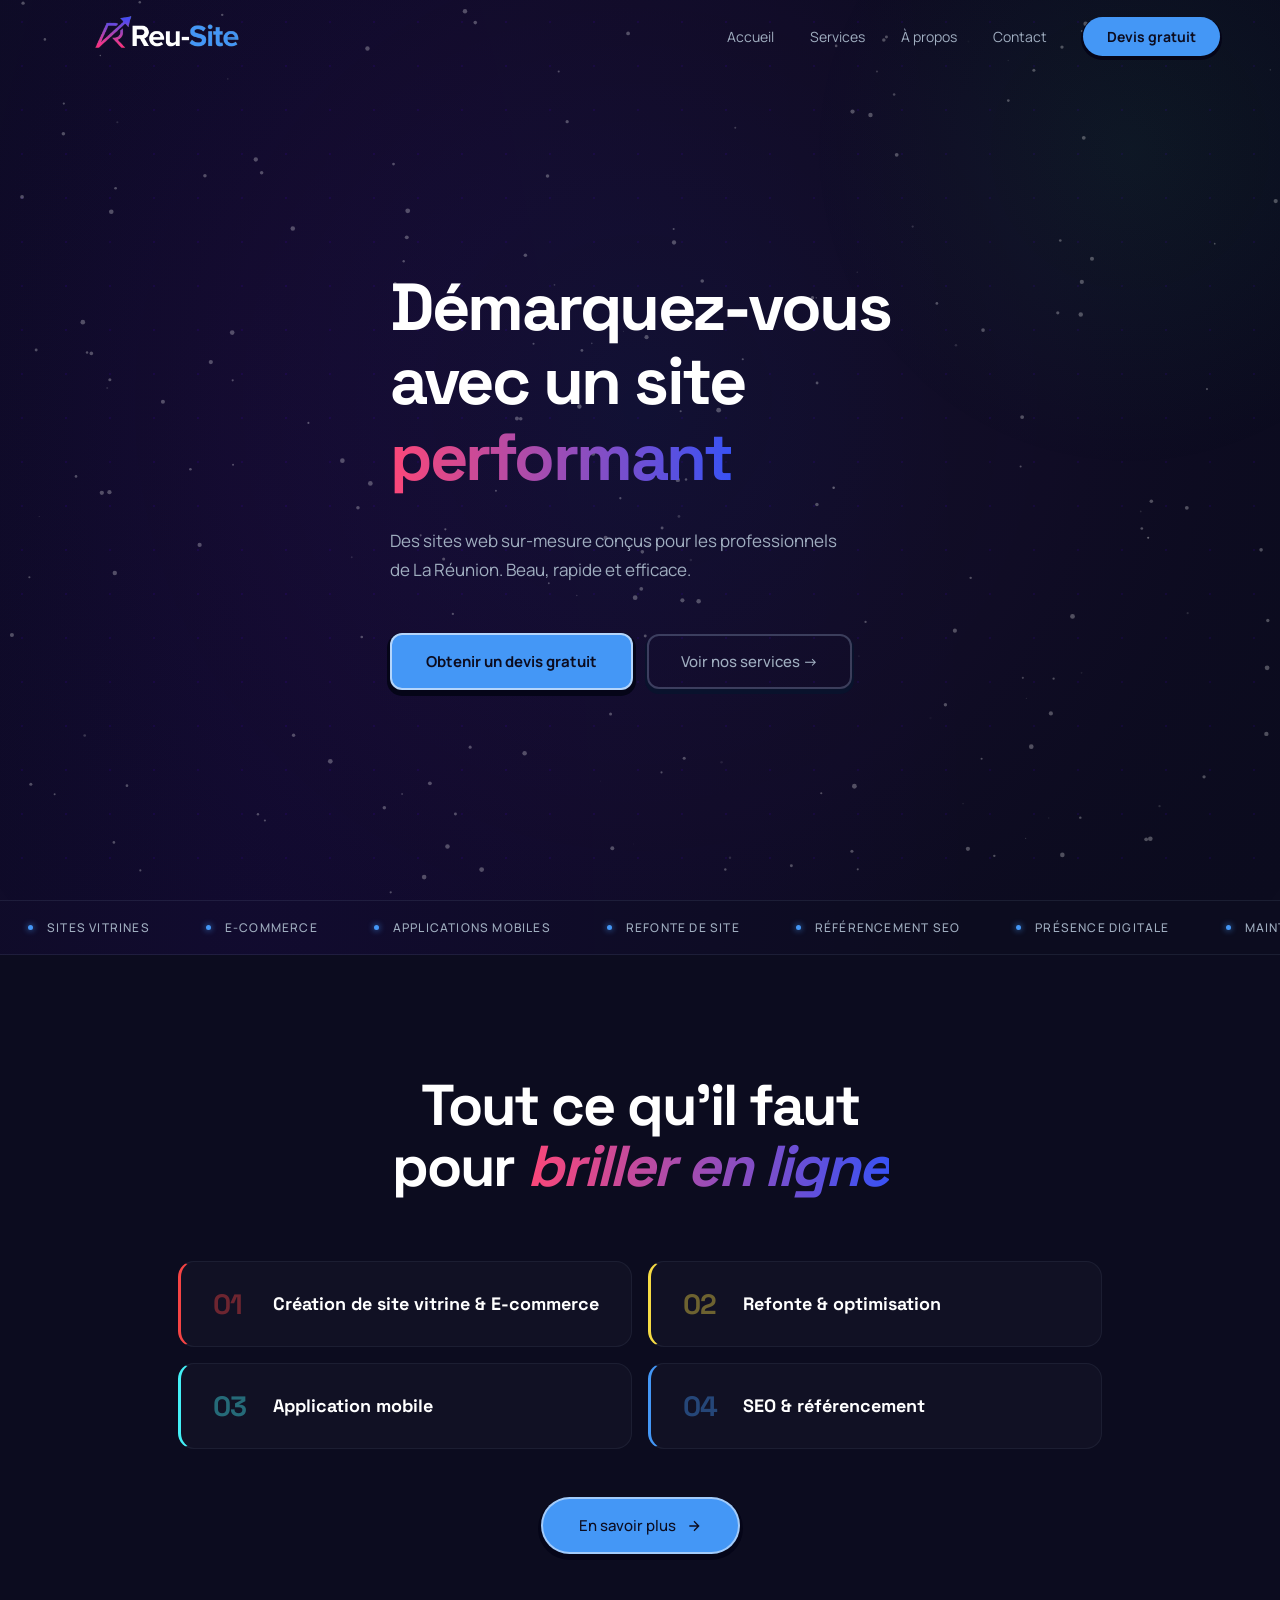
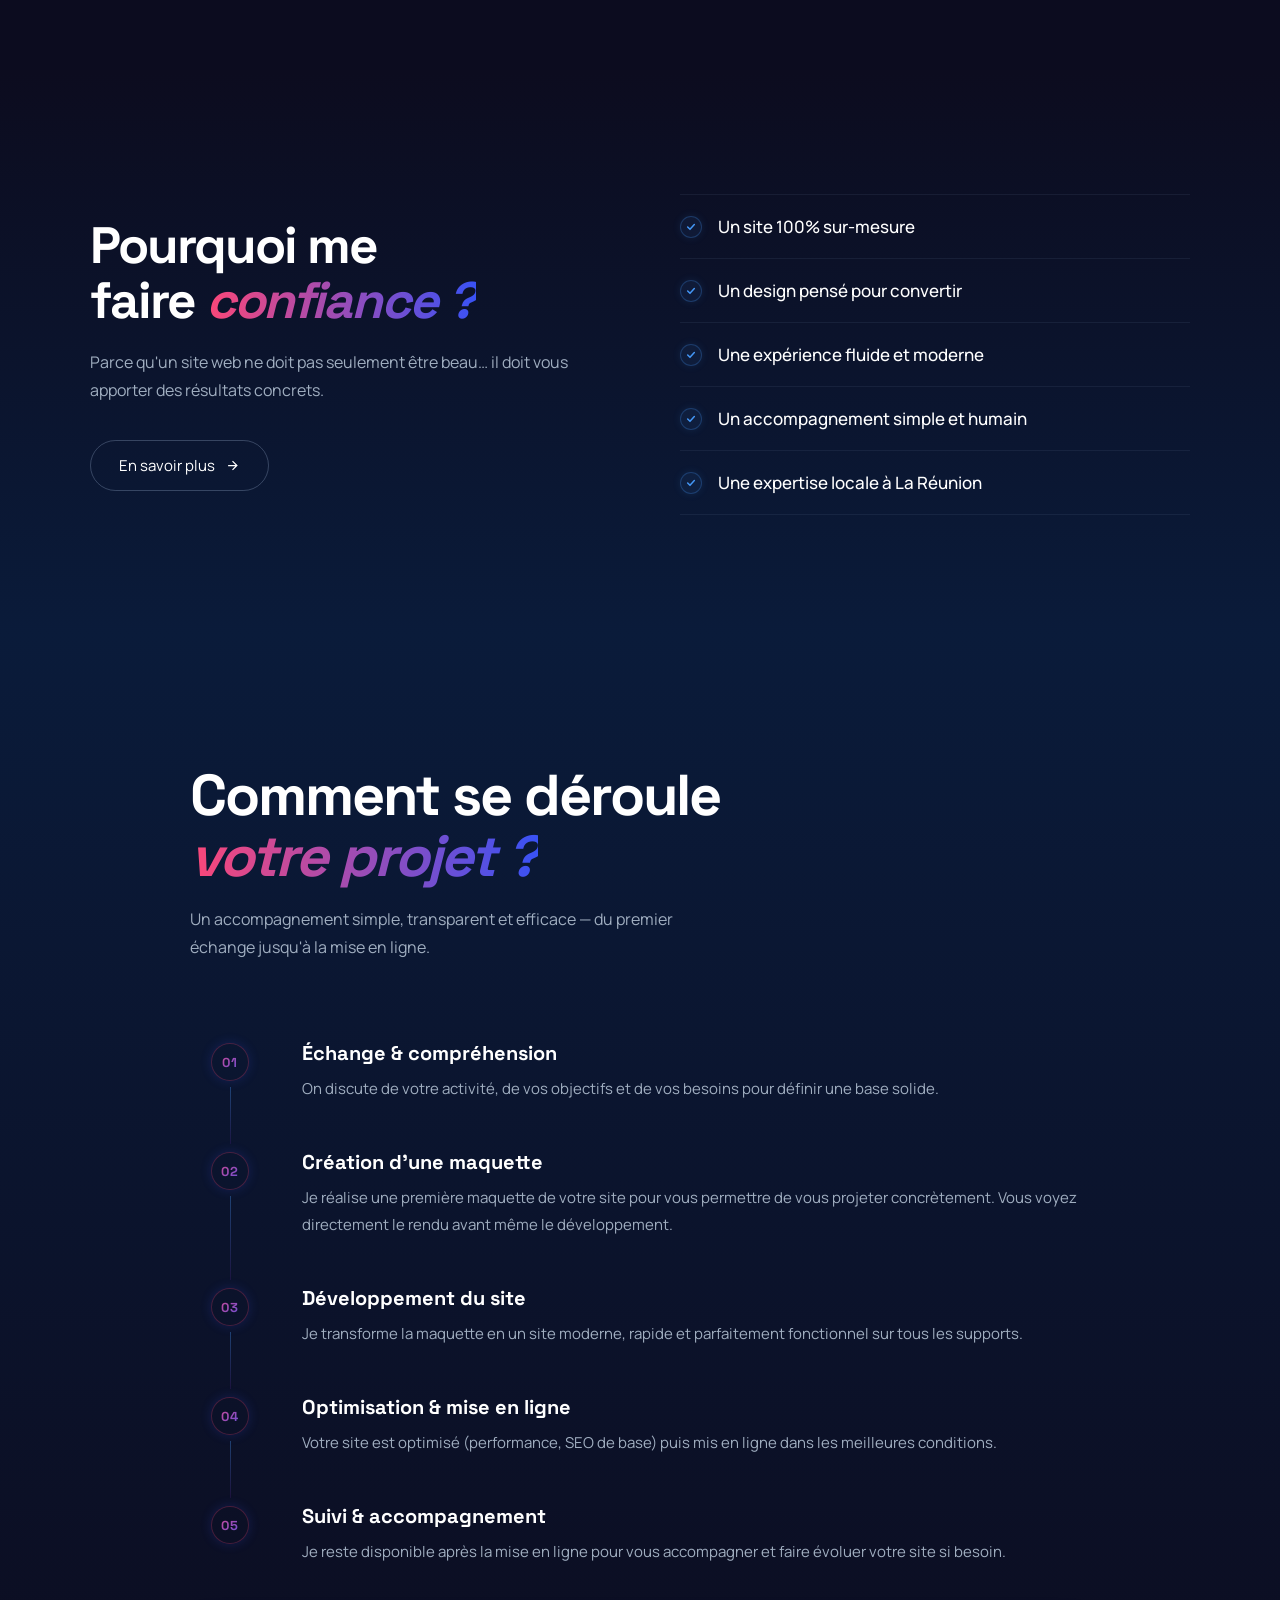
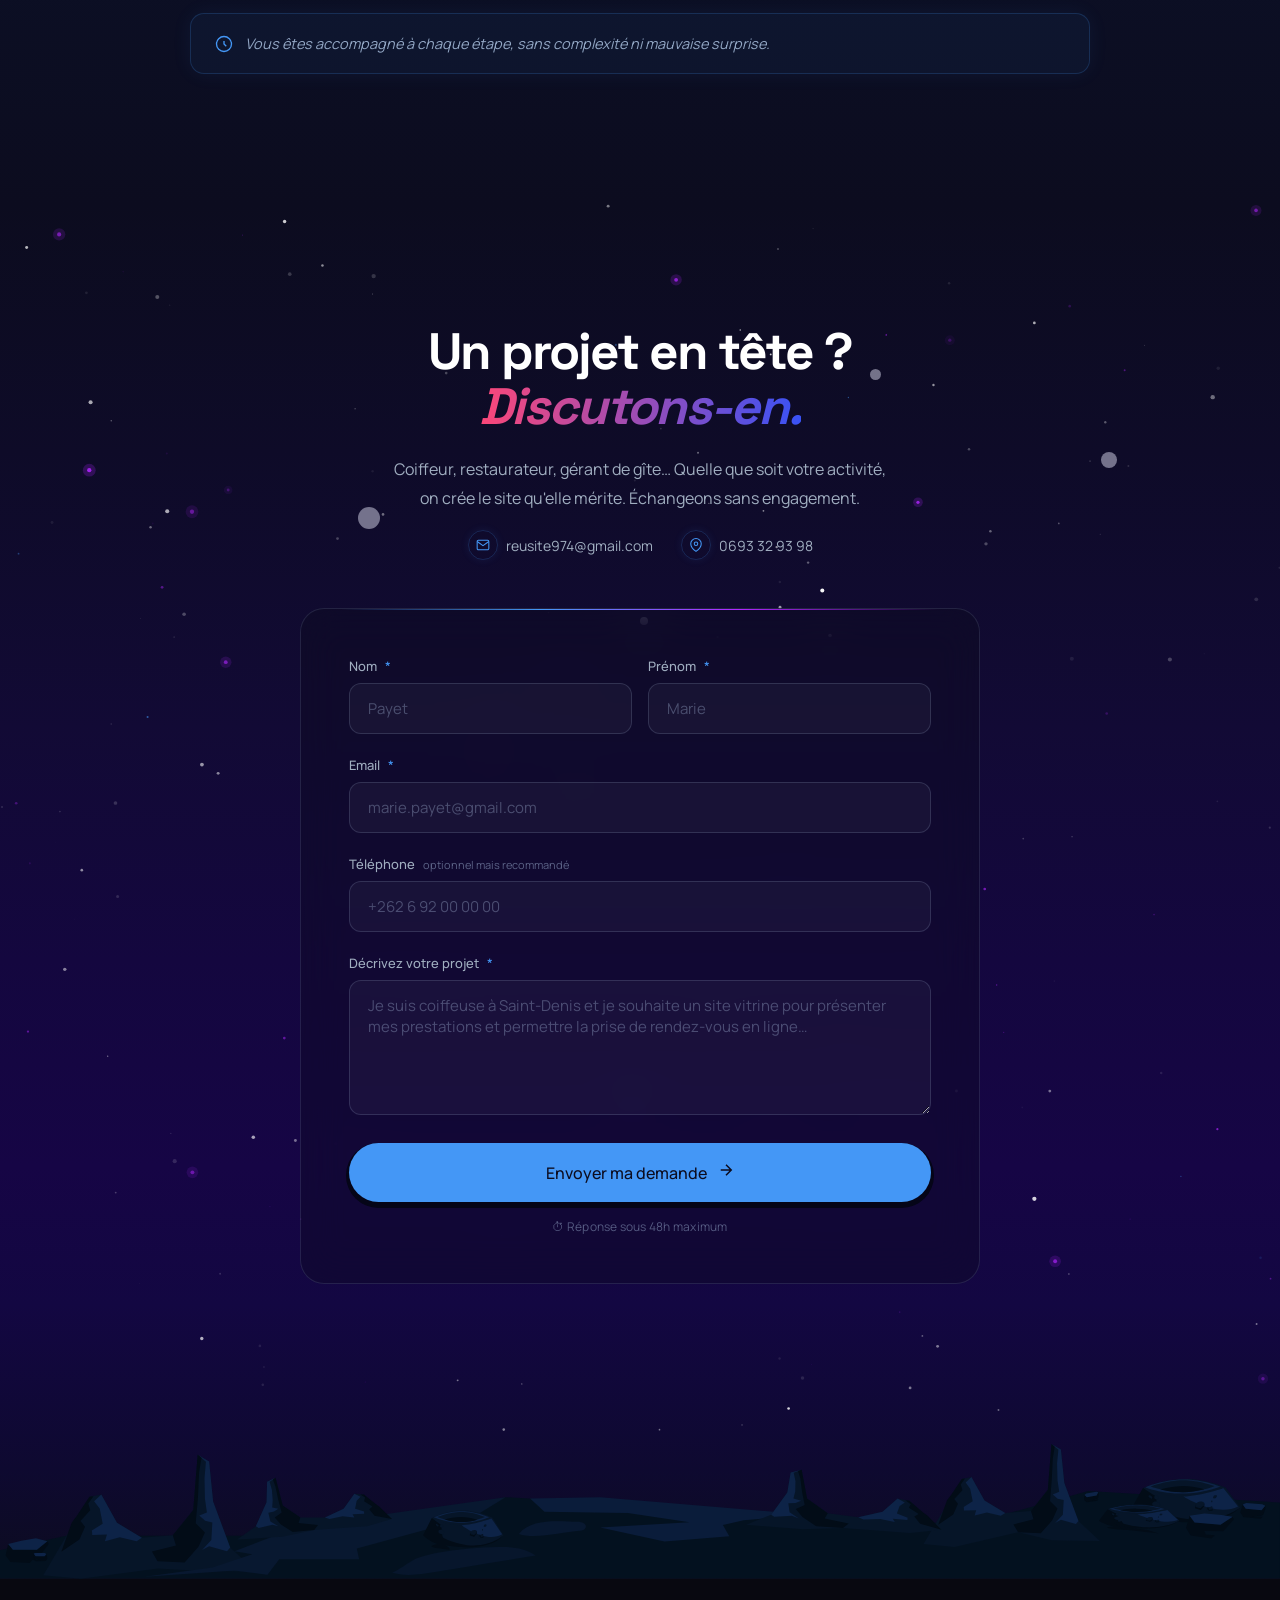
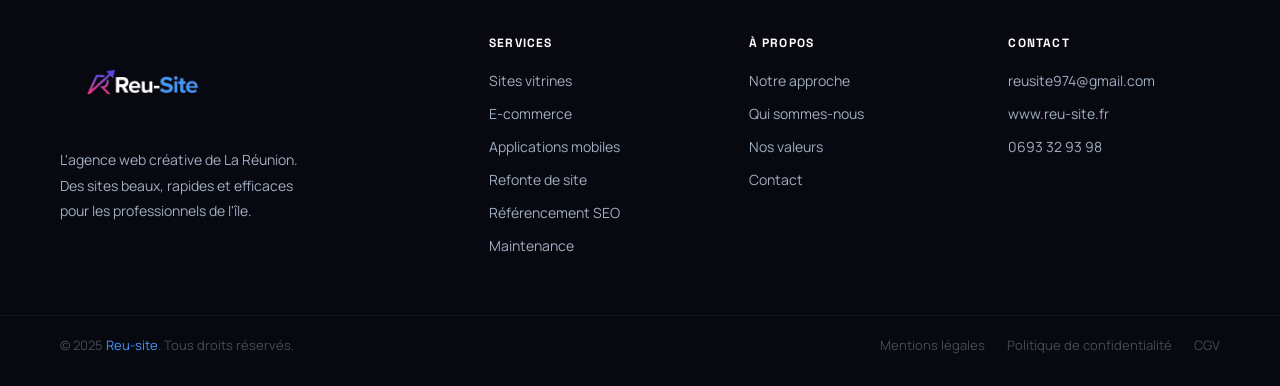
==== commit 1dea496a: "Update index.html" ====
--- a/index.html
+++ b/index.html
@@ -3,341 +3,25 @@
 <head>
   <meta charset="UTF-8">
   <meta name="viewport" content="width=device-width, initial-scale=1.0">
-  <title>À propos — Reu-site</title>
+  <title>Reu-site — Agence Web La Réunion</title>
   <link rel="preconnect" href="https://fonts.googleapis.com">
   <link rel="preconnect" href="https://fonts.gstatic.com" crossorigin>
   <link href="https://fonts.googleapis.com/css2?family=Space+Grotesk:wght@400;500;600;700&family=Manrope:ital,wght@0,300;0,400;0,500;0,600;0,700;1,400&display=swap" rel="stylesheet">
-  <style>
-    *,*::before,*::after{margin:0;padding:0;box-sizing:border-box;}
-    :root{--bg:#0c0c1f;--accent:#4497f6;--accent2:#B026FF;--accent3:#5200EE;--accent-dim:rgba(68,151,246,0.08);--accent-mid:rgba(68,151,246,0.25);--text:#FFFFFF;--muted:#a0aec0;--muted-dim:rgba(160,174,192,0.40);--slate:#475569;}
-    html{scroll-behavior:smooth;}
-    body{font-family:'Manrope',sans-serif;background:var(--bg);color:var(--text);overflow-x:hidden;background-image:radial-gradient(ellipse at 20% 20%,rgba(82,0,238,0.08) 0%,transparent 50%),radial-gradient(ellipse at 80% 80%,rgba(176,38,255,0.06) 0%,transparent 50%);}
-    body::before{content:'';position:fixed;inset:0;background-image:radial-gradient(circle,rgba(80,0,238,0.11) 1px,transparent 1px);background-size:44px 44px;pointer-events:none;z-index:0;}
-    nav{position:fixed;top:0;left:0;right:0;z-index:100;padding:0 60px;height:72px;display:flex;align-items:center;justify-content:space-between;transition:background .4s,border-color .4s;border-bottom:1px solid transparent;}
-    nav.scrolled{background:rgba(12,12,31,0.88);backdrop-filter:blur(20px);border-color:rgba(168,190,221,0.1);}
-    .logo-img{height:130px;width:auto;display:block;}
-    .nav-links{display:flex;align-items:center;gap:36px;list-style:none;}
-    .nav-links a{color:var(--muted);text-decoration:none;font-size:14px;transition:color .2s;}
-    .nav-links a:hover,.nav-links a.active{color:var(--text);}
-    .nav-cta{background:var(--accent)!important;color:var(--bg)!important;padding:10px 24px!important;border-radius:100px;font-weight:700!important;box-shadow:0 2px 0 2px #050518;transition:background-color .3s,color .3s,box-shadow .3s!important;position:relative;overflow:hidden;}
-    .nav-cta:hover{background-color:#050518!important;color:var(--accent)!important;box-shadow:0 2px 0 2px rgba(68,151,246,0.4),0 0 16px rgba(68,151,246,0.2)!important;}
-    .nav-cta:active{transform:scale(0.96);}
-    .br-mobile{display:none;}
-
-    /* Garantir que [hidden] est toujours caché */
-    [hidden] { display: none !important; }
-
-    /* ── Hamburger ── */
-    .hamburger{display:none;flex-direction:column;justify-content:center;align-items:center;gap:5px;width:44px;height:44px;background:transparent;border:none;cursor:pointer;padding:6px;border-radius:8px;z-index:200;flex-shrink:0;}
-    .hamburger span{display:block;width:22px;height:2px;background:var(--text);border-radius:2px;transition:transform .3s ease,opacity .3s ease;transform-origin:center;}
-    .hamburger.is-open span:nth-child(1){transform:translateY(7px) rotate(45deg);}
-    .hamburger.is-open span:nth-child(2){opacity:0;transform:scaleX(0);}
-    .hamburger.is-open span:nth-child(3){transform:translateY(-7px) rotate(-45deg);}
-    /* ── Mobile menu ── */
-    .mobile-menu{display:none;position:fixed;inset:0;z-index:150;background:rgba(12,12,31,0.97);backdrop-filter:blur(20px);-webkit-backdrop-filter:blur(20px);flex-direction:column;align-items:center;justify-content:center;opacity:0;pointer-events:none;transition:opacity .3s ease;}
-    .mobile-menu.is-open{opacity:1;pointer-events:auto;}
-    .mobile-menu-close{position:absolute;top:24px;right:24px;background:transparent;border:none;cursor:pointer;color:var(--muted);width:44px;height:44px;display:flex;align-items:center;justify-content:center;border-radius:50%;transition:color .2s,background .2s;}
-    .mobile-menu-close:hover{color:var(--text);background:rgba(168,190,221,0.08);}
-    .mobile-menu-links{list-style:none;display:flex;flex-direction:column;align-items:center;gap:0;width:100%;}
-    .mobile-menu-links li{width:100%;text-align:center;}
-    .mobile-menu-links a{display:block;padding:20px 32px;font-family:'Space Grotesk',sans-serif;font-size:24px;font-weight:700;color:var(--muted);text-decoration:none;border-bottom:1px solid rgba(168,190,221,0.07);transition:color .2s;}
-    .mobile-menu-links a:hover{color:var(--text);}
-    .mobile-menu-links li:first-child a{border-top:1px solid rgba(168,190,221,0.07);}
-    .mobile-menu-cta{margin:24px auto 0!important;display:inline-flex!important;width:auto!important;background:var(--accent)!important;color:var(--bg)!important;padding:14px 36px!important;border-radius:100px!important;font-size:16px!important;font-weight:700!important;border-bottom:none!important;border-top:none!important;}
-
-
-    /* PAGE */
-    .about-page{position:relative;z-index:1;padding:140px 60px 120px;max-width:1200px;margin:0 auto;}
-    .about-inner{display:grid;grid-template-columns:1fr 1.15fr;gap:100px;align-items:start;}
-
-    /* LEFT */
-    .about-left{position:sticky;top:100px;display:flex;flex-direction:column;gap:32px;}
-    .about-photo-wrap{opacity:0;transform:translateX(-40px);transition:opacity .9s ease,transform .9s cubic-bezier(.22,1,.36,1);}
-    .about-photo-wrap.in-view{opacity:1;transform:translateX(0);}
-    .about-photo-frame{position:relative;display:flex;justify-content:center;}
-    /* photo glow removed */
-    .about-photo-frame img{width:100%;max-width:340px;display:block;position:relative;z-index:1;animation:photoFloat 5s ease-in-out infinite;filter:drop-shadow(0 30px 50px rgba(68,151,246,0.15));transition:filter .4s;}
-    .about-photo-frame:hover img{filter:drop-shadow(0 30px 60px rgba(68,151,246,0.28));}
-    .about-nametag{display:flex;align-items:center;gap:14px;background:rgba(255,255,255,0.04);border:1px solid rgba(168,190,221,0.12);border-radius:16px;padding:16px 20px;}
-    .about-avatar-dot{width:10px;height:10px;border-radius:50%;background:var(--accent);animation:pulse 2s ease-in-out infinite;}
-    .about-nametag-text strong{display:block;font-family:'Space Grotesk',sans-serif;font-weight:700;font-size:15px;color:#fff;}
-    .about-nametag-text span{font-size:13px;color:var(--muted);}
-    .about-stats{display:grid;grid-template-columns:1fr 1fr;gap:14px;opacity:0;transform:translateY(20px);transition:opacity .8s ease .3s,transform .8s ease .3s;}
-    .about-stats.in-view{opacity:1;transform:translateY(0);}
-    .about-stat{background:rgba(255,255,255,0.03);border:1px solid rgba(168,190,221,0.1);border-radius:14px;padding:18px 18px 16px;}
-    .about-stat-val{font-family:'Space Grotesk',sans-serif;font-weight:800;font-size:32px;line-height:1;letter-spacing:-1px;color:var(--text);}
-    .about-stat-val em{color:var(--accent);font-style:normal;}
-    .about-stat-lab{font-size:12px;color:var(--muted);margin-top:5px;line-height:1.4;}
-
-    /* RIGHT */
-    .about-right{display:flex;flex-direction:column;gap:52px;}
-    
-    .about-headline{font-family:'Space Grotesk',sans-serif;font-weight:800;font-size:clamp(32px,4vw,52px);line-height:1.1;letter-spacing:-2px;margin-top:0;opacity:0;transform:translateY(24px);transition:opacity .8s ease .1s,transform .8s ease .1s;}
-    .about-headline.in-view{opacity:1;transform:translateY(0);}
-    .about-headline em{font-style:italic;}
-    .about-blocks{display:flex;flex-direction:column;gap:44px;}
-    .about-block{opacity:0;transform:translateY(22px);transition:opacity .75s ease,transform .75s ease;}
-    .about-block.in-view{opacity:1;transform:translateY(0);}
-    .about-block-title{font-family:'Space Grotesk',sans-serif;font-weight:700;font-size:24px;color:var(--accent);letter-spacing:.04em;margin-bottom:14px;display:flex;align-items:center;gap:10px;}
-    .about-block-title::before{content:'';display:block;width:24px;height:1px;background:var(--accent);flex-shrink:0;}
-    .about-block p{font-size:16px;color:var(--muted);line-height:1.85;margin-bottom:14px;}
-    .about-block p:last-child{margin-bottom:0;}
-    .about-block p strong{color:var(--text);font-weight:500;}
-    .about-feats{list-style:none;display:flex;flex-direction:column;gap:12px;}
-    .about-feats li{display:flex;align-items:flex-start;gap:12px;font-size:15.5px;color:var(--muted);line-height:1.6;}
-    .about-feat-check{width:20px;height:20px;border-radius:50%;flex-shrink:0;background:var(--accent-dim);border:1px solid var(--accent-mid);display:flex;align-items:center;justify-content:center;margin-top:2px;}
-    .about-vision{background:rgba(68,151,246,0.05);border:1px solid rgba(68,151,246,0.15);border-radius:20px;padding:32px 36px;position:relative;overflow:hidden;}
-    .about-vision::before{content:'';position:absolute;top:0;left:0;right:0;height:1px;background:linear-gradient(90deg,transparent,var(--accent),transparent);}
-    .about-vision p{font-family:'Space Grotesk',sans-serif;font-weight:700;font-size:20px;line-height:1.5;letter-spacing:-.3px;color:var(--text)!important;margin:0!important;}
-    .about-vision p em{color:var(--accent);font-style:italic;}
-
-    /* FOOTER */
-    .sky-wrapper{position:relative;background:linear-gradient(180deg,#0c0c1f 0%,#0B1E42 18%,#0E2255 38%,#122A68 55%,#162F7A 70%,#152B6E 80%,#0F1F50 92%,#091535 100%);overflow:hidden;padding-top:80px;}
-    #starfield{position:absolute;top:0;left:0;width:100%;height:100%;pointer-events:none;z-index:0;}
-    .planet{position:absolute;border-radius:50%;background:rgba(200,200,220,0.55);pointer-events:none;z-index:1;}
-    .planet-1{width:22px;height:22px;top:22%;left:28%;animation:floatPlanet 8s ease-in-out infinite;}
-    .planet-2{width:11px;height:11px;top:12%;left:68%;animation:floatPlanet 11s ease-in-out infinite 2s;}
-    .footer-cta-zone{position:relative;z-index:2;text-align:center;padding:0 40px 80px;max-width:700px;margin:0 auto;}
-    .footer-cta-label{font-size:12px;letter-spacing:.15em;text-transform:uppercase;color:var(--accent);font-weight:500;margin-bottom:20px;}
-    .footer-cta-zone h2{font-family:'Space Grotesk',sans-serif;font-weight:800;font-size:clamp(32px,4vw,52px);line-height:1.1;letter-spacing:-1.5px;margin-bottom:24px;}
-    .footer-cta-zone h2 em{font-style:italic;color:var(--accent);}
-    .footer-cta-btn{display:inline-flex;align-items:center;gap:10px;background:var(--accent);color:var(--bg);padding:16px 36px;border-radius:100px;font-family:'Manrope',sans-serif;font-size:16px;font-weight:700;text-decoration:none;transition:background-color .3s,color .3s,box-shadow .3s;box-shadow:0 3px 0 3px #050518;border:2px solid rgba(255,255,255,0.5);position:relative;overflow:hidden;}
-    .footer-cta-btn:hover{background-color:#08142E;color:var(--accent);box-shadow:0 3px 0 3px rgba(68,151,246,0.4);opacity:1;transform:none;}.footer-cta-btn:active{transform:scale(0.96);}
-    .footer-landscape{position:relative;z-index:2;width:100%;line-height:0;}
-    .footer-landscape img{width:100%;display:block;}
-    .footer-bottom-wrap{background:#020C1A;position:relative;z-index:2;}
-    .footer-grid{max-width:1280px;margin:0 auto;padding:56px 60px 48px;display:grid;grid-template-columns:1.8fr 1fr 1fr 1fr;gap:48px;}
-    .footer-brand{display:flex;flex-direction:column;justify-content:flex-start;align-items:flex-start;gap:8px;}
-    .footer-logo-img{height:100px;width:auto;display:block;margin-bottom:0;}
-    .footer-desc{font-size:14px;color:var(--muted);line-height:1.8;max-width:260px;margin-bottom:0;}
-    .footer-socials{display:flex;gap:10px;}
-    .social-link{width:36px;height:36px;border-radius:50%;border:1px solid rgba(168,190,221,0.2);display:flex;align-items:center;justify-content:center;color:var(--muted);text-decoration:none;transition:border-color .2s,color .2s;}
-    .social-link:hover{border-color:var(--accent);color:var(--accent);}
-    .footer-col-title{font-family:'Space Grotesk',sans-serif;font-size:12px;font-weight:700;letter-spacing:.1em;text-transform:uppercase;color:var(--text);margin-bottom:18px;}
-    .footer-col ul{list-style:none;}.footer-col ul li{margin-bottom:11px;}
-    .footer-col ul a{font-size:14px;color:var(--muted);text-decoration:none;transition:color .2s;}
-    .footer-col ul a:hover{color:var(--accent);}
-    .footer-bottom-bar{max-width:1280px;margin:0 auto;padding:20px 60px 32px;display:flex;align-items:center;justify-content:space-between;flex-wrap:wrap;gap:14px;border-top:1px solid rgba(168,190,221,0.07);}
-    .footer-copy{font-size:13px;color:var(--muted-dim);}.footer-copy em{color:var(--accent);font-style:normal;}
-    .footer-legal{display:flex;gap:22px;}.footer-legal a{font-size:13px;color:var(--muted-dim);text-decoration:none;transition:color .2s;}
-    @media(max-width:960px){
-  .about-inner{grid-template-columns:1fr;gap:48px;}
-  /* Aplatir les wrappers pour reordonner librement */
-  .about-left{display:contents;}
-  .about-right{display:contents;}
-  .about-headline-wrap{display:contents;}
-  /* Nouvel ordre mobile */
-  .about-headline{order:1;}
-  .about-photo-wrap{order:2;}
-  .about-nametag{order:3;}
-  .about-blocks{order:4;}
-  .about-stats{order:5;}
-  /* Ajustements visuels mobile */
-  .about-photo-frame img{max-height:360px;object-fit:cover;object-position:top;}
-  .about-page{padding:130px 40px 80px;}
-  .footer-grid{grid-template-columns:1fr 1fr;padding:40px;}
-}
-    @media(max-width:600px){.about-page{padding:110px 24px 60px;}.footer-grid{grid-template-columns:1fr;padding:28px 24px;}.footer-logo-img{height:100px;}.footer-bottom-wrap{padding:0;}.footer-bottom-bar{padding:16px 24px;}.br-mobile{display:inline;}.form-row{grid-template-columns:1fr;}.field-input::placeholder{color:transparent;}}
-    @media(max-width:850px){
-      .hamburger{display:flex;}
-      .nav-links{display:none;}
-      .mobile-menu{display:flex;}
-      nav{padding:0 20px;}
-      .footer-col-hide{display:none!important;}
-      .footer-grid{display:flex!important;flex-direction:column!important;align-items:center!important;padding:20px 24px!important;gap:0!important;text-align:center!important;}
-      .footer-brand{display:contents!important;}
-      .footer-logo-img{order:1;height:100px;margin-bottom:10px;}
-      .footer-col{order:2;margin-bottom:16px;}
-      .footer-desc{order:3;margin-bottom:0!important;max-width:300px;text-align:center;align-self:center;}
-      .footer-col .footer-col-title{display:none;}
-      .footer-col ul{display:flex;justify-content:center;flex-wrap:wrap;gap:4px 18px;}
-      .footer-col ul li{margin-bottom:0;}
-    }
-
-    /* ══ CONTACT FORM ══ */
-    .contact-section {
-      position: relative; z-index: 1;
-      overflow: hidden;
-      background: transparent;
-      padding: 50px 60px 160px;
-    }
-    .contact-inner {
-      position: relative; z-index: 1;
-      max-width: 680px; margin: 0 auto;
-      display: flex; flex-direction: column; align-items: center;
-      text-align: center;
-    }
-
-    /* left col */
-    .contact-tag {
-      display: inline-block;
-      font-size: 11px; font-weight: 500; letter-spacing: .14em;
-      text-transform: uppercase; color: var(--accent);
-      border: 1px solid rgba(68,151,246,0.3);
-      border-radius: 100px; padding: 6px 16px;
-      margin-bottom: 28px;
-      box-shadow: 0 0 14px rgba(68,151,246,0.1);
-      opacity: 0; transform: translateY(20px);
-      transition: opacity .7s ease, transform .7s ease;
-    }
-    .contact-title {
-      font-family: 'Space Grotesk', sans-serif; font-weight: 800;
-      font-size: clamp(34px, 4vw, 54px); line-height: 1.08;
-      letter-spacing: -2px; margin-bottom: 20px;
-      opacity: 0; transform: translateY(24px);
-      transition: opacity .7s ease .1s, transform .7s ease .1s;
-    }
-    .contact-desc {
-      font-size: 16px; color: var(--muted); line-height: 1.8;
-      margin-bottom: 18px;
-      opacity: 0; transform: translateY(20px);
-      transition: opacity .7s ease .2s, transform .7s ease .2s;
-    }
-    .contact-info {
-      display: flex; gap: 28px; justify-content: center; flex-wrap: wrap;
-      margin-bottom: 48px;
-      opacity: 0; transform: translateY(20px);
-      transition: opacity .7s ease .3s, transform .7s ease .3s;
-    }
-    .cinfo-item { display: flex; align-items: center; gap: 8px; }
-    .cinfo-icon {
-      width: 30px; height: 30px; border-radius: 50%;
-      border: 1px solid rgba(68,151,246,.2);
-      display: flex; align-items: center; justify-content: center;
-      color: var(--accent); flex-shrink: 0;
-      box-shadow: 0 0 8px rgba(68,151,246,0.1);
-    }
-    .cinfo-item span { font-size: 14px; color: var(--muted); }
-
-    /* revealed state */
-    .contact-section.revealed .contact-tag,
-    .contact-section.revealed .contact-title,
-    .contact-section.revealed .contact-desc,
-    .contact-section.revealed .contact-info { opacity: 1; transform: translateY(0); }
-
-    /* form card — glassmorphism */
-    .form-card {
-      width: 100%;
-      background: rgba(12, 12, 31, 0.35);
-      border: 1px solid rgba(168,190,221,0.14);
-      border-radius: 24px; padding: 48px;
-      backdrop-filter: blur(20px);
-      -webkit-backdrop-filter: blur(20px);
-      position: relative; overflow: hidden;
-      opacity: 0; transform: translateY(36px) scale(.98);
-      transition: opacity .9s ease .4s, transform .9s cubic-bezier(.22,1,.36,1) .4s;
-    }
-    .form-card::before {
-      content: '';
-      position: absolute; top: 0; left: 40px; right: 40px; height: 1px;
-      background: linear-gradient(90deg, transparent, var(--accent), var(--accent2), transparent);
-    }
-    .contact-section.revealed .form-card { opacity: 1; transform: translateY(0) scale(1); }
-
-    /* form fields */
-    .cform { display: flex; flex-direction: column; gap: 22px; }
-    .form-row { display: grid; grid-template-columns: 1fr 1fr; gap: 16px; }
-    .field-wrap { display: flex; flex-direction: column; gap: 8px; }
-    .field-label {
-      font-size: 13px; font-weight: 500; color: var(--muted);
-      display: flex; align-items: center; gap: 8px;
-    }
-    .req { color: var(--accent); }
-    .field-hint { font-size: 11px; font-weight: 400; color: rgba(168,190,221,.5); }
-
-    .field-input {
-      background: rgba(255,255,255,0.04);
-      border: 1px solid rgba(168,190,221,0.18);
-      border-radius: 12px; padding: 14px 18px;
-      font-family: 'Manrope', sans-serif;
-      font-size: 15px; color: var(--text);
-      outline: none;
-      transition: border-color .2s, background .2s, box-shadow .2s;
-      width: 100%;
-    }
-    .field-input::placeholder { color: rgba(168,190,221,.35); }
-    .field-input:focus {
-      border-color: var(--accent);
-      background: rgba(68,151,246,0.04);
-      box-shadow: 0 0 0 3px rgba(68,151,246,0.1);
-    }
-    .field-textarea { resize: vertical; min-height: 130px; }
-
-    /* submit */
-    .form-submit {
-      display: flex; align-items: center; justify-content: center; gap: 10px;
-      background: var(--accent); color: var(--bg);
-      border: none; border-radius: 100px;
-      padding: 18px 36px;
-      font-family: 'Manrope', sans-serif;
-      font-size: 16px; font-weight: 500;
-      cursor: pointer; margin-top: 6px;
-      transition: transform .22s, opacity .22s;
-      position: relative; overflow: hidden;
-    }
-    .form-submit::after {
-      content: '';
-      position: absolute; inset: 0;
-      background: linear-gradient(120deg, transparent 30%, rgba(255,255,255,0.18) 50%, transparent 70%);
-      transform: translateX(-100%);
-      transition: transform .6s ease;
-    }
-    .form-submit:hover { transform: translateY(-2px); opacity: .92; }
-    .form-submit:hover::after { transform: translateX(100%); }
-    .form-submit:active { transform: scale(.98); }
-
-    .submit-spinner { animation: spin-once .8s linear infinite; display: flex; }
-    @keyframes spin-once { to { transform: rotate(360deg); } }
-
-    .form-note {
-      text-align: center;
-      font-size: 12px; color: rgba(168,190,221,.45);
-      margin-top: -6px; letter-spacing: .02em;
-    }
-
-    /* success */
-    .form-success {
-      display: flex; flex-direction: column; align-items: center;
-      justify-content: center; gap: 16px;
-      padding: 40px 0; text-align: center;
-      animation: fadeUp .6s ease forwards;
-    }
-    .success-icon {
-      width: 68px; height: 68px; border-radius: 50%;
-      background: rgba(68,151,246,0.07); border: 1px solid rgba(68,151,246,0.25);
-      display: flex; align-items: center; justify-content: center;
-      box-shadow: 0 0 8px rgba(68,151,246,0.12);
-      color: var(--accent);
-    }
-    .success-title { font-family: 'Space Grotesk', sans-serif; font-size: 26px; font-weight: 800; }
-    .success-sub { font-size: 15px; color: var(--muted); }
-
-    /* ══ KEYFRAMES ══ */
-    @keyframes fadeUp { from{opacity:0;transform:translateY(18px);}to{opacity:1;transform:translateY(0);} }
-    @keyframes pulse { 0%,100%{opacity:1;transform:scale(1);}50%{opacity:.4;transform:scale(.75);} }
-    @keyframes floatPlanet { 0%,100%{transform:translateY(0);}50%{transform:translateY(-14px);} }
-    @keyframes photoFloat { 0%,100%{transform:translateY(0);}50%{transform:translateY(-10px);} }
-
-    /* Gradient italic titles */
-    .about-headline em,
-    .footer-cta-zone h2 em,
-    .contact-title em {
-      background: linear-gradient(135deg, #FC4778 0%, #3952F5 100%);
-      -webkit-background-clip: text;
-      -webkit-text-fill-color: transparent;
-      background-clip: text;
-      font-style: italic;
-    }
-  </style>
+  <link rel="stylesheet" href="style.css">
 </head>
 <body>
 
+<div class="glow-tr"></div>
+
+<!-- ══ NAV ══ -->
 <nav id="nav">
-  <a href="index.html"><img id="logo-nav" class="logo-img" src="" alt="Reu-site"></a>
+  <a href="#">
+    <img id="logo-nav" class="logo-img" src="images/logo.png" alt="Reu-site">
+  </a>
   <ul class="nav-links">
-    <li class="hide-sm"><a href="index.html">Accueil</a></li>
-    <li class="hide-sm"><a href="services.html">Services</a></li>
-    <li class="hide-sm"><a href="about.html" class="active">À propos</a></li>
+    <li><a href="#hero" class="hide-sm">Accueil</a></li>
+    <li><a href="services.html" class="hide-sm">Services</a></li>
+    <li><a href="about.html" class="hide-sm">À propos</a></li>
     <li><a href="#contact">Contact</a></li>
     <li><a href="#contact" class="nav-cta">Devis gratuit</a></li>
   </ul>
@@ -352,7 +36,7 @@
     <svg width="24" height="24" viewBox="0 0 24 24" fill="none" stroke="currentColor" stroke-width="2" stroke-linecap="round"><line x1="18" y1="6" x2="6" y2="18"/><line x1="6" y1="6" x2="18" y2="18"/></svg>
   </button>
   <ul class="mobile-menu-links">
-    <li><a href="index.html">Accueil</a></li>
+    <li><a href="#hero">Accueil</a></li>
     <li><a href="services.html">Services</a></li>
     <li><a href="about.html">À propos</a></li>
     <li><a href="#contact">Contact</a></li>
@@ -360,66 +44,211 @@
   </ul>
 </div>
 
-<div class="about-page">
-  <div class="about-inner">
-
-    <div class="about-left">
-      <div class="about-photo-wrap" id="about-photo">
-        <div class="about-photo-frame">
-          <img src="images/about-photo.png" alt="Photo — Reu-site">
-        </div>
-      </div>
-      <div class="about-nametag">
-        <div class="about-avatar-dot"></div>
-        <div class="about-nametag-text">
-          <strong>Développeur Web &amp; Designer</strong>
-          <span>La Réunion, 974 · Disponible</span>
-        </div>
-      </div>
-      <div class="about-stats" id="about-stats">
-        <div class="about-stat"><div class="about-stat-val">8<em>+</em></div><div class="about-stat-lab">Années d'expérience</div></div>
-        <div class="about-stat"><div class="about-stat-val">3<em>+</em></div><div class="about-stat-lab">Diplômé développeur web</div></div>
-        <div class="about-stat"><div class="about-stat-val">100<em>%</em></div><div class="about-stat-lab">Sur-mesure</div></div>
-        <div class="about-stat"><div class="about-stat-val">974</div><div class="about-stat-lab">Basé à La Réunion</div></div>
-      </div>
-    </div>
-
-    <div class="about-right">
-      <div class="about-headline-wrap">
-        <h2 class="about-headline" id="about-headline">Votre site.<span class="br-mobile"><br></span> Votre identité.<br><em>Votre succès.</em></h2>
-      </div>
-      <div class="about-blocks">
-        <div class="about-block" data-about-block>
-          <div class="about-block-title">Mon parcours</div>
-          <p>J'ai créé mon tout premier site <strong>il y a 8 ans, en autodidacte</strong>, simplement par curiosité. J'ai toujours aimé comprendre comment les choses fonctionnent, tester, apprendre et m'améliorer.</p>
-          <p>Ce qui était au départ une passion est vite devenu une vraie compétence. Aujourd'hui, je suis <strong>diplômé en tant que Développeur intégrateur web</strong> depuis plus de 3 ans, et j'ai continué à me perfectionner pour proposer des sites toujours plus modernes, performants et efficaces.</p>
-        </div>
-        <div class="about-block" data-about-block>
-          <div class="about-block-title">Une approche locale qui a du sens</div>
-          <p>Je suis basé à La Réunion, et ça me tient particulièrement à cœur d'aider les entreprises locales à se développer. Je connais les réalités du marché réunionnais, et je sais à quel point avoir une <strong>présence en ligne professionnelle</strong> peut faire la différence aujourd'hui.</p>
-        </div>
-        <div class="about-block" data-about-block>
-          <div class="about-block-title">Ce que je fais pour vous</div>
-          <p>Je ne crée pas juste un site. Je crée un outil qui travaille pour vous.</p>
-          <ul class="about-feats">
-            <li><div class="about-feat-check"><svg width="10" height="10" viewBox="0 0 12 12" fill="none"><path d="M2 6l2.8 2.8L10 3" stroke="#4497f6" stroke-width="1.8" stroke-linecap="round" stroke-linejoin="round"/></svg></div><span>Un design moderne qui inspire confiance dès les premières secondes</span></li>
-            <li><div class="about-feat-check"><svg width="10" height="10" viewBox="0 0 12 12" fill="none"><path d="M2 6l2.8 2.8L10 3" stroke="#4497f6" stroke-width="1.8" stroke-linecap="round" stroke-linejoin="round"/></svg></div><span>Une expérience fluide qui donne envie de rester et d'explorer</span></li>
-            <li><div class="about-feat-check"><svg width="10" height="10" viewBox="0 0 12 12" fill="none"><path d="M2 6l2.8 2.8L10 3" stroke="#4497f6" stroke-width="1.8" stroke-linecap="round" stroke-linejoin="round"/></svg></div><span>Une structure pensée pour transformer vos visiteurs en clients</span></li>
-            <li><div class="about-feat-check"><svg width="10" height="10" viewBox="0 0 12 12" fill="none"><path d="M2 6l2.8 2.8L10 3" stroke="#4497f6" stroke-width="1.8" stroke-linecap="round" stroke-linejoin="round"/></svg></div><span>Un site rapide, optimisé et adapté à tous les écrans</span></li>
-          </ul>
-        </div>
-        <div class="about-block" data-about-block>
-          <div class="about-vision">
-            <p><em>Un beau site attire.</em> Un bon site convertit.<br>Je vous aide à avoir les deux.</p>
-          </div>
-        </div>
-      </div>
-    </div>
-
+<!-- ══ HERO ══ -->
+<section class="hero" id="hero">
+  <!-- Particle canvas background -->
+  <canvas id="hero-canvas"></canvas>
+
+  <!-- Content above canvas -->
+  <div class="hero-inner">
+    <div class="hero-content">
+
+      <h1>
+        <span class="word" style="animation-delay:.3s">Démarquez-vous</span><br>
+        <span class="word" style="animation-delay:.42s">avec un site</span><br>
+        <span class="hero-rotating-wrap" id="hero-rotating-wrap" aria-live="polite">
+          <span class="hero-rotating-text" id="hero-rotating-text"></span>
+        </span>
+      </h1>
+      <p class="hero-sub">Des sites web sur-mesure conçus pour les professionnels<br>de La Réunion. Beau, rapide et efficace.</p>
+      <div class="hero-actions">
+        <a href="#contact" class="btn-main">Obtenir un devis gratuit</a>
+        <a href="services.html" class="btn-ghost">Voir nos services →</a>
+      </div>
+    </div>
+  </div>
+
+
+</section>
+
+<!-- ══ MARQUEE ══ -->
+<div class="marquee-wrap">
+  <div class="marquee-track">
+    <div class="mitem"><div class="mdot"></div>Sites vitrines</div>
+    <div class="mitem"><div class="mdot"></div>E-commerce</div>
+    <div class="mitem"><div class="mdot"></div>Applications mobiles</div>
+    <div class="mitem"><div class="mdot"></div>Refonte de site</div>
+    <div class="mitem"><div class="mdot"></div>Référencement SEO</div>
+    <div class="mitem"><div class="mdot"></div>Présence digitale</div>
+    <div class="mitem"><div class="mdot"></div>Maintenance</div>
+    <div class="mitem"><div class="mdot"></div>Sites vitrines</div>
+    <div class="mitem"><div class="mdot"></div>E-commerce</div>
+    <div class="mitem"><div class="mdot"></div>Applications mobiles</div>
+    <div class="mitem"><div class="mdot"></div>Refonte de site</div>
+    <div class="mitem"><div class="mdot"></div>Référencement SEO</div>
+    <div class="mitem"><div class="mdot"></div>Présence digitale</div>
+    <div class="mitem"><div class="mdot"></div>Maintenance</div>
   </div>
 </div>
 
-<section class="contact-section" id="contact">
+<!-- ══ SERVICES TEASER ══ -->
+<section class="srv-teaser-section" id="services">
+  <div class="srv-teaser-inner">
+
+    <div class="srv-teaser-header">
+      <h2 class="srv-teaser-title">Tout ce qu'il faut<br>pour <em>briller en ligne</em></h2>
+    </div>
+
+    <div class="srv-teaser-grid">
+
+      <div class="srv-teaser-card" data-srv-card style="--c:rgba(246,68,68,1);">
+        <div class="srv-teaser-num">01</div>
+        <div class="srv-teaser-name">Création de site vitrine &amp; E-commerce</div>
+      </div>
+
+      <div class="srv-teaser-card" data-srv-card style="--c:rgba(246,219,68,1);">
+        <div class="srv-teaser-num">02</div>
+        <div class="srv-teaser-name">Refonte &amp; optimisation</div>
+      </div>
+
+      <div class="srv-teaser-card" data-srv-card style="--c:rgba(68,240,246,1);">
+        <div class="srv-teaser-num">03</div>
+        <div class="srv-teaser-name">Application mobile</div>
+      </div>
+
+      <div class="srv-teaser-card" data-srv-card style="--c:rgba(68,151,246,1);">
+        <div class="srv-teaser-num">04</div>
+        <div class="srv-teaser-name">SEO &amp; référencement</div>
+      </div>
+
+    </div>
+
+    <div class="srv-teaser-cta">
+      <a href="services.html" class="srv-teaser-btn">
+        En savoir plus
+        <svg width="16" height="16" viewBox="0 0 24 24" fill="none" stroke="currentColor" stroke-width="2"><path d="M5 12h14M12 5l7 7-7 7"/></svg>
+      </a>
+    </div>
+
+  </div>
+</section>
+
+
+<!-- ══ ABOUT TEASER ══ -->
+<section class="about-teaser-section" id="about">
+  <div class="about-teaser-inner">
+
+    <div class="about-teaser-left" data-about-tl>
+      <h2 class="about-teaser-title">Pourquoi me<br>faire <em>confiance ?</em></h2>
+      <p class="about-teaser-sub">Parce qu'un site web ne doit pas seulement être beau… il doit vous apporter des résultats concrets.</p>
+      <a href="about.html" class="about-teaser-btn">
+        En savoir plus
+        <svg width="15" height="15" viewBox="0 0 24 24" fill="none" stroke="currentColor" stroke-width="2"><path d="M5 12h14M12 5l7 7-7 7"/></svg>
+      </a>
+    </div>
+
+    <div class="about-teaser-right" data-about-tr>
+      <ul class="about-teaser-list">
+        <li><div class="atl-check"><svg width="10" height="10" viewBox="0 0 12 12" fill="none"><path d="M2 6l2.8 2.8L10 3" stroke="#4497f6" stroke-width="1.8" stroke-linecap="round" stroke-linejoin="round"/></svg></div><span>Un site 100% sur-mesure</span></li>
+        <li><div class="atl-check"><svg width="10" height="10" viewBox="0 0 12 12" fill="none"><path d="M2 6l2.8 2.8L10 3" stroke="#4497f6" stroke-width="1.8" stroke-linecap="round" stroke-linejoin="round"/></svg></div><span>Un design pensé pour convertir</span></li>
+        <li><div class="atl-check"><svg width="10" height="10" viewBox="0 0 12 12" fill="none"><path d="M2 6l2.8 2.8L10 3" stroke="#4497f6" stroke-width="1.8" stroke-linecap="round" stroke-linejoin="round"/></svg></div><span>Une expérience fluide et moderne</span></li>
+        <li><div class="atl-check"><svg width="10" height="10" viewBox="0 0 12 12" fill="none"><path d="M2 6l2.8 2.8L10 3" stroke="#4497f6" stroke-width="1.8" stroke-linecap="round" stroke-linejoin="round"/></svg></div><span>Un accompagnement simple et humain</span></li>
+        <li><div class="atl-check"><svg width="10" height="10" viewBox="0 0 12 12" fill="none"><path d="M2 6l2.8 2.8L10 3" stroke="#4497f6" stroke-width="1.8" stroke-linecap="round" stroke-linejoin="round"/></svg></div><span>Une expertise locale à La Réunion</span></li>
+      </ul>
+    </div>
+
+  </div>
+</section>
+
+
+<!-- ══ PROCESS ══ -->
+<section class="process-section" id="process">
+  <div class="process-inner">
+
+    <div class="process-header">
+      <h2 class="process-title">Comment se déroule<br><em>votre projet ?</em></h2>
+      <p class="process-sub">Un accompagnement simple, transparent et efficace — du premier échange jusqu'à la mise en ligne.</p>
+    </div>
+
+    <div class="process-steps">
+
+      <div class="process-step" data-step>
+        <div class="process-step-left">
+          <div class="process-step-num">01</div>
+          <div class="process-step-line"></div>
+        </div>
+        <div class="process-step-right">
+          <div class="process-step-title">Échange &amp; compréhension</div>
+          <p class="process-step-desc">On discute de votre activité, de vos objectifs et de vos besoins pour définir une base solide.</p>
+        </div>
+      </div>
+
+      <div class="process-step" data-step>
+        <div class="process-step-left">
+          <div class="process-step-num">02</div>
+          <div class="process-step-line"></div>
+        </div>
+        <div class="process-step-right">
+          <div class="process-step-title">Création d'une maquette</div>
+          <p class="process-step-desc">Je réalise une première maquette de votre site pour vous permettre de vous projeter concrètement. Vous voyez directement le rendu avant même le développement.</p>
+        </div>
+      </div>
+
+      <div class="process-step" data-step>
+        <div class="process-step-left">
+          <div class="process-step-num">03</div>
+          <div class="process-step-line"></div>
+        </div>
+        <div class="process-step-right">
+          <div class="process-step-title">Développement du site</div>
+          <p class="process-step-desc">Je transforme la maquette en un site moderne, rapide et parfaitement fonctionnel sur tous les supports.</p>
+        </div>
+      </div>
+
+      <div class="process-step" data-step>
+        <div class="process-step-left">
+          <div class="process-step-num">04</div>
+          <div class="process-step-line"></div>
+        </div>
+        <div class="process-step-right">
+          <div class="process-step-title">Optimisation &amp; mise en ligne</div>
+          <p class="process-step-desc">Votre site est optimisé (performance, SEO de base) puis mis en ligne dans les meilleures conditions.</p>
+        </div>
+      </div>
+
+      <div class="process-step" data-step>
+        <div class="process-step-left">
+          <div class="process-step-num">05</div>
+          <!-- no line after last step -->
+        </div>
+        <div class="process-step-right">
+          <div class="process-step-title">Suivi &amp; accompagnement</div>
+          <p class="process-step-desc">Je reste disponible après la mise en ligne pour vous accompagner et faire évoluer votre site si besoin.</p>
+        </div>
+      </div>
+
+    </div>
+
+    <div class="process-footer-note" data-step>
+      <svg width="18" height="18" viewBox="0 0 24 24" fill="none" stroke="currentColor" stroke-width="1.8"><path d="M12 22c5.5 0 10-4.5 10-10S17.5 2 12 2 2 6.5 2 12s4.5 10 10 10z"/><path d="M12 8v4l3 3"/></svg>
+      Vous êtes accompagné à chaque étape, sans complexité ni mauvaise surprise.
+    </div>
+
+  </div>
+</section>
+
+<!-- ══ CONTACT + FOOTER SKY (seamless) ══ -->
+<div class="sky-wrapper">
+  <canvas id="starfield"></canvas>
+
+  <!-- floating planets -->
+  <div class="planet planet-1"></div>
+  <div class="planet planet-2"></div>
+  <div class="planet planet-3"></div>
+  <div class="planet planet-4"></div>
+
+  <!-- CONTACT -->
+  <section class="contact-section" id="contact">
     <div class="contact-inner">
 
       <h2 class="contact-title">Un projet en tête ?<br><em>Discutons-en.</em></h2>
@@ -461,7 +290,10 @@
             <input class="field-input" type="email" name="email" placeholder="marie.payet@gmail.com" autocomplete="off" required>
           </div>
           <div class="field-wrap">
-            <label class="field-label">Téléphone <span class="field-hint">optionnel mais recommandé</span></label>
+            <label class="field-label">
+              Téléphone
+              <span class="field-hint">optionnel mais recommandé</span>
+            </label>
             <input class="field-input" type="tel" name="telephone" placeholder="+262 6 92 00 00 00" autocomplete="off">
           </div>
           <div class="field-wrap">
@@ -491,11 +323,15 @@
     </div>
   </section>
 
+  <!-- Landscape (bottom of sky) -->
+  <div class="footer-landscape" id="landscape-wrap"></div>
+</div><!-- /sky-wrapper -->
+
 <footer>
   <div class="footer-bottom-wrap">
     <div class="footer-grid">
       <div class="footer-brand">
-        <img id="logo-footer" class="footer-logo-img" src="" alt="Reu-site">
+        <img id="logo-footer" class="footer-logo-img" src="images/logo.png" alt="Reu-site">
         <p class="footer-desc">L'agence web créative de La Réunion.<br>Des sites beaux, rapides et efficaces pour les professionnels de l'île.</p>
       </div>
       <div class="footer-col footer-col-hide">
@@ -518,21 +354,531 @@
           <li><a href="#">Contact</a></li>
         </ul>
       </div>
-      <div class="footer-col"><div class="footer-col-title">Contact</div><ul><li><a href="mailto:reusite974@gmail.com">reusite974@gmail.com</a></li><li><a href="#">www.reu-site.fr</a></li><li><a href="tel:+262693329398">0693 32 93 98</a></li></ul></div>
-    </div>
-    <div class="footer-bottom-bar"><span class="footer-copy">© 2025 <em>Reu-site</em>. Tous droits réservés.</span><div class="footer-legal"><a href="#">Mentions légales</a><a href="#">Confidentialité</a></div></div>
+      <div class="footer-col">
+        <div class="footer-col-title">Contact</div>
+        <ul>
+          <li><a href="mailto:reusite974@gmail.com">reusite974@gmail.com</a></li>
+          <li><a href="#">www.reu-site.fr</a></li>
+          <li><a href="tel:0693329398">0693 32 93 98</a></li>
+        </ul>
+      </div>
+    </div>
+    <div class="footer-bottom-bar">
+      <span class="footer-copy">© 2025 <em>Reu-site</em>. Tous droits réservés.</span>
+      <div class="footer-legal">
+        <a href="#">Mentions légales</a>
+        <a href="#">Politique de confidentialité</a>
+        <a href="#">CGV</a>
+      </div>
+    </div>
   </div>
 </footer>
 
 <script>
+  /* ── nav scroll ── */
   const nav = document.getElementById('nav');
   window.addEventListener('scroll', () => nav.classList.toggle('scrolled', window.scrollY > 40));
+
+  /* ── inject logo ── */
+  const LOGO = 'images/logo.png';
+  document.getElementById('logo-nav').src    = LOGO;
+  document.getElementById('logo-footer').src = LOGO;
+
+  /* ── inject landscape SVG ── */
+  const LANDSCAPE = '[data-uri]';
+  const img = document.createElement('img');
+  img.src   = LANDSCAPE;
+  img.style.cssText = 'width:100%;display:block;';
+  img.alt   = '';
+  document.getElementById('landscape-wrap').appendChild(img);
+
+  /* ── services card reveal + click interaction ── */
+  (function() {
+    const cards = document.querySelectorAll('.srv-card');
+
+    // Scroll reveal
+    const obs = new IntersectionObserver((entries) => {
+      entries.forEach(e => {
+        if (!e.isIntersecting) return;
+        const idx = [...cards].indexOf(e.target);
+        setTimeout(() => e.target.classList.add('in-view'),
+                   Math.floor(idx / 3) * 120 + (idx % 3) * 90);
+        obs.unobserve(e.target);
+      });
+    }, { threshold: 0.15 });
+    cards.forEach(c => obs.observe(c));
+
+    // Click anywhere on card → toggle front / back
+    cards.forEach(card => {
+      card.addEventListener('click', () => {
+        card.classList.toggle('is-open');
+      });
+    });
+  })();
+
+  /* ── contact section reveal ── */
+  const contactSection = document.getElementById('contact');
+  const observer = new IntersectionObserver((entries) => {
+    entries.forEach(e => {
+      if (e.isIntersecting) {
+        contactSection.classList.add('revealed');
+        observer.disconnect();
+      }
+    });
+  }, { threshold: 0.12 });
+  observer.observe(contactSection);
+
+
+  /* ── form submit ── */
+  document.getElementById('cform').addEventListener('submit', function(e) {
+    e.preventDefault();
+    const btn     = this.querySelector('.form-submit');
+    const txtSpan = btn.querySelector('.submit-text');
+    const arr     = btn.querySelector('.submit-arrow');
+    const spin    = btn.querySelector('.submit-spinner');
+
+    // Validation basique
+    const inputs = this.querySelectorAll('[required]');
+    let valid = true;
+    inputs.forEach(inp => {
+      if (!inp.value.trim()) { inp.style.borderColor = '#FC4778'; valid = false; }
+      else inp.style.borderColor = '';
+    });
+    if (!valid) return;
+
+    // Loading state
+    btn.disabled = true;
+    arr.hidden   = true;
+    spin.hidden  = false;
+    txtSpan.textContent = 'Envoi en cours…';
+
+    // Envoi réel via Web3Forms
+    const formData = new FormData(this);
+    fetch('https://api.web3forms.com/submit', {
+      method: 'POST',
+      body: formData
+    })
+    .then(res => res.json())
+    .then(data => {
+      if (data.success) {
+        document.getElementById('cform').hidden        = true;
+        document.getElementById('form-success').hidden = false;
+      } else {
+        txtSpan.textContent = 'Erreur, réessayez.';
+        btn.disabled = false;
+        arr.hidden   = false;
+        spin.hidden  = true;
+      }
+    })
+    .catch(() => {
+      txtSpan.textContent = 'Erreur réseau, réessayez.';
+      btn.disabled = false;
+      arr.hidden   = false;
+      spin.hidden  = true;
+    });
+  });
+
+
+  (function() {
+    const canvas = document.getElementById('starfield');
+    const sky    = canvas.closest('.sky-wrapper');
+    const ctx    = canvas.getContext('2d');
+    let W, H, stars = [];
+    const N = 220;
+
+    function resize() {
+      W = canvas.width  = sky.offsetWidth;
+      H = canvas.height = sky.offsetHeight;
+      stars = [];
+      for (let i = 0; i < N; i++) spawnStar(true);
+    }
+
+    function spawnStar(randomY) {
+      const layers = [
+        { speed: 0.06, size: [0.4, 0.9], alpha: [0.25, 0.55] },
+        { speed: 0.14, size: [0.8, 1.5], alpha: [0.45, 0.80] },
+        { speed: 0.28, size: [1.2, 2.2], alpha: [0.65, 1.00] },
+      ];
+      const l = layers[Math.floor(Math.random() * layers.length)];
+      stars.push({
+        x:     Math.random() * W,
+        y:     randomY ? Math.random() * H : H + 4,
+        size:  l.size[0] + Math.random() * (l.size[1] - l.size[0]),
+        baseAlpha: l.alpha[0] + Math.random() * (l.alpha[1] - l.alpha[0]),
+        twinkleOffset: Math.random() * Math.PI * 2,
+        twinkleSpeed:  0.4 + Math.random() * 0.8,
+        speed: l.speed,
+        color: Math.random() > 0.9 ? '#4497f6' : Math.random() > 0.8 ? '#B026FF' : '#FFFFFF',
+      });
+    }
+
+    function draw(ts) {
+      ctx.clearRect(0, 0, W, H);
+      const skyTop   = sky.getBoundingClientRect().top + window.scrollY;
+      const parallax = (window.scrollY - skyTop) * 0.04;
+
+      for (let i = stars.length - 1; i >= 0; i--) {
+        const s = stars[i];
+        s.y -= s.speed;
+        if (s.y < -6) { stars.splice(i, 1); spawnStar(false); continue; }
+        const tw  = 0.55 + 0.45 * Math.sin(ts * 0.001 * s.twinkleSpeed + s.twinkleOffset);
+        const al  = s.baseAlpha * tw;
+        const py  = s.y + parallax;
+        ctx.save();
+        ctx.globalAlpha = Math.max(0, Math.min(1, al));
+        ctx.fillStyle   = s.color;
+        ctx.beginPath();
+        ctx.arc(s.x, py, s.size, 0, Math.PI * 2);
+        ctx.fill();
+        if (s.color !== '#FFFFFF' && s.size > 1.4) {
+          ctx.globalAlpha = al * 0.25;
+          ctx.beginPath();
+          ctx.arc(s.x, py, s.size * 3, 0, Math.PI * 2);
+          ctx.fill();
+        }
+        ctx.restore();
+      }
+      requestAnimationFrame(draw);
+    }
+
+    window.addEventListener('resize', resize);
+    resize();
+    requestAnimationFrame(draw);
+  })();
+
+  /* ── about section reveal ── */
+  (function() {
+    const photo    = document.getElementById('about-photo');
+    const stats    = document.getElementById('about-stats');
+    const headline = document.getElementById('about-headline');
+    const blocks   = document.querySelectorAll('[data-about-block]');
+
+    const io = new IntersectionObserver((entries) => {
+      entries.forEach(e => {
+        if (!e.isIntersecting) return;
+        e.target.classList.add('in-view');
+        io.unobserve(e.target);
+      });
+    }, { threshold: 0.15 });
+
+    [photo, stats, headline, ...blocks].forEach(el => el && io.observe(el));
+
+    // Stagger blocks
+    blocks.forEach((b, i) => {
+      b.style.transitionDelay = (i * 120) + 'ms';
+    });
+  })();
+
+
+  /* ── services teaser reveal ── */
+  (function() {
+    const cards = document.querySelectorAll('[data-srv-card]');
+    const obs = new IntersectionObserver((entries) => {
+      entries.forEach(e => {
+        if (!e.isIntersecting) return;
+        const i = [...cards].indexOf(e.target);
+        setTimeout(() => e.target.classList.add('in-view'), i * 100);
+        obs.unobserve(e.target);
+      });
+    }, { threshold: 0.15 });
+    cards.forEach(c => obs.observe(c));
+  })();
+
+  /* ── about teaser reveal ── */
+  (function() {
+    const els = [document.querySelector('[data-about-tl]'), document.querySelector('[data-about-tr]')];
+    const obs = new IntersectionObserver((entries) => {
+      entries.forEach(e => { if (e.isIntersecting) { e.target.classList.add('in-view'); obs.unobserve(e.target); }});
+    }, { threshold: 0.15 });
+    els.forEach(el => el && obs.observe(el));
+  })();
+
+
+  /* ── process + finance reveal ── */
+  (function() {
+    const targets = [
+      ...document.querySelectorAll('[data-step]'),
+      ...document.querySelectorAll('[data-fin]'),
+    ];
+    const obs = new IntersectionObserver((entries) => {
+      entries.forEach(e => {
+        if (!e.isIntersecting) return;
+        // stagger steps based on their index within their parent
+        const siblings = [...e.target.parentElement.children];
+        const idx = siblings.indexOf(e.target);
+        setTimeout(() => e.target.classList.add('in-view'), idx * 110);
+        obs.unobserve(e.target);
+      });
+    }, { threshold: 0.18 });
+    targets.forEach(t => obs.observe(t));
+  })();
+
+
+
+
+  /* ══════════════════════════════════════════════
+     HERO PARTICLE SYSTEM — ported from 21st.dev
+     Anti-gravity canvas with mouse repulsion
+  ══════════════════════════════════════════════ */
+  (function() {
+    const canvas = document.getElementById('hero-canvas');
+    if (!canvas) return;
+
+    const ctx = canvas.getContext('2d');
+
+    // ── Config ──
+    const PARTICLE_DENSITY   = 0.00014;
+    const BG_PARTICLE_DENSITY = 0.000045;
+    const MOUSE_RADIUS        = 170;
+    const RETURN_SPEED        = 0.07;
+    const DAMPING             = 0.89;
+    const REPULSION_STRENGTH  = 1.3;
+
+    let particles   = [];
+    let bgParticles = [];
+    let mouse       = { x: -1000, y: -1000, isActive: false };
+    let frameId     = null;
+    let W = 0, H = 0, dpr = 1;
+
+    function rnd(min, max) { return Math.random() * (max - min) + min; }
+
+    // ── Palette matching site colors ──
+    const COLORS = ['#ffffff'];
+
+    function initParticles() {
+      particles = [];
+      bgParticles = [];
+
+      const pw = W, ph = H;
+
+      // Main interactive particles
+      const count = Math.floor(pw * ph * PARTICLE_DENSITY);
+      for (let i = 0; i < count; i++) {
+        const x = Math.random() * pw;
+        const y = Math.random() * ph;
+        const color = '#ffffff';
+        particles.push({ x, y, originX: x, originY: y, vx: 0, vy: 0,
+          size: rnd(1, 2.4), color, angle: Math.random() * Math.PI * 2 });
+      }
+
+      // Background ambient stars
+      const bgCount = Math.floor(pw * ph * BG_PARTICLE_DENSITY);
+      for (let i = 0; i < bgCount; i++) {
+        bgParticles.push({
+          x: Math.random() * pw, y: Math.random() * ph,
+          vx: (Math.random() - 0.5) * 0.18, vy: (Math.random() - 0.5) * 0.18,
+          size: rnd(0.5, 1.4), alpha: rnd(0.1, 0.4),
+          phase: Math.random() * Math.PI * 2
+        });
+      }
+    }
+
+    function resize() {
+      const rect = canvas.parentElement.getBoundingClientRect();
+      dpr = window.devicePixelRatio || 1;
+      W = rect.width;
+      H = rect.height;
+      canvas.width  = W * dpr;
+      canvas.height = H * dpr;
+      canvas.style.width  = W + 'px';
+      canvas.style.height = H + 'px';
+      ctx.scale(dpr, dpr);
+      initParticles();
+    }
+
+    function animate(time) {
+      ctx.clearRect(0, 0, W, H);
+
+      // ── Pulsating radial glow ──
+      const cx = W / 2, cy = H * 0.45;
+      const pulse = Math.sin(time * 0.0007) * 0.03 + 0.07;
+      const g = ctx.createRadialGradient(cx, cy, 0, cx, cy, Math.max(W, H) * 0.65);
+      g.addColorStop(0, `rgba(57,82,245,${pulse})`);
+      g.addColorStop(0.5, `rgba(176,38,255,${pulse * 0.4})`);
+      g.addColorStop(1, 'rgba(0,0,0,0)');
+      ctx.fillStyle = g;
+      ctx.fillRect(0, 0, W, H);
+
+      // ── Background stars (no interaction) ──
+      for (let i = 0; i < bgParticles.length; i++) {
+        const p = bgParticles[i];
+        p.x += p.vx; p.y += p.vy;
+        if (p.x < 0) p.x = W; if (p.x > W) p.x = 0;
+        if (p.y < 0) p.y = H; if (p.y > H) p.y = 0;
+        const tw = Math.sin(time * 0.0018 + p.phase) * 0.5 + 0.5;
+        ctx.globalAlpha = p.alpha * (0.3 + 0.7 * tw);
+        ctx.fillStyle = '#ffffff';
+        ctx.beginPath(); ctx.arc(p.x, p.y, p.size, 0, Math.PI * 2); ctx.fill();
+      }
+      ctx.globalAlpha = 1;
+
+      // ── Phase 1: Forces ──
+      for (let i = 0; i < particles.length; i++) {
+        const p = particles[i];
+        const dx = mouse.x - p.x, dy = mouse.y - p.y;
+        const dist = Math.sqrt(dx * dx + dy * dy);
+
+        if (mouse.isActive && dist < MOUSE_RADIUS && dist > 0.01) {
+          const force = (MOUSE_RADIUS - dist) / MOUSE_RADIUS;
+          const rep = force * REPULSION_STRENGTH;
+          p.vx -= (dx / dist) * rep * 5;
+          p.vy -= (dy / dist) * rep * 5;
+        }
+
+        // Spring return to origin
+        p.vx += (p.originX - p.x) * RETURN_SPEED;
+        p.vy += (p.originY - p.y) * RETURN_SPEED;
+      }
+
+      // ── Phase 2: Collision detection (spatial bucket for performance) ──
+      // Skip full N² for large counts — only check nearby
+      const CELL = 6;
+      const buckets = {};
+      for (let i = 0; i < particles.length; i++) {
+        const p = particles[i];
+        const bx = Math.floor(p.x / CELL), by = Math.floor(p.y / CELL);
+        const key = bx + ',' + by;
+        if (!buckets[key]) buckets[key] = [];
+        buckets[key].push(i);
+      }
+
+      const checked = new Set();
+      for (let i = 0; i < particles.length; i++) {
+        const p1 = particles[i];
+        const bx = Math.floor(p1.x / CELL), by = Math.floor(p1.y / CELL);
+        for (let nx2 = bx - 1; nx2 <= bx + 1; nx2++) {
+          for (let ny2 = by - 1; ny2 <= by + 1; ny2++) {
+            const neighbors = buckets[nx2 + ',' + ny2];
+            if (!neighbors) continue;
+            for (let k = 0; k < neighbors.length; k++) {
+              const j = neighbors[k];
+              if (j <= i) continue;
+              const pairKey = i + '-' + j;
+              if (checked.has(pairKey)) continue;
+              checked.add(pairKey);
+
+              const p2 = particles[j];
+              const dx2 = p2.x - p1.x, dy2 = p2.y - p1.y;
+              const distSq = dx2 * dx2 + dy2 * dy2;
+              const minD = p1.size + p2.size;
+              if (distSq < minD * minD) {
+                const d2 = Math.sqrt(distSq);
+                if (d2 > 0.01) {
+                  const nx3 = dx2 / d2, ny3 = dy2 / d2;
+                  const overlap = (minD - d2) * 0.5;
+                  p1.x -= nx3 * overlap; p1.y -= ny3 * overlap;
+                  p2.x += nx3 * overlap; p2.y += ny3 * overlap;
+                  const dvx = p1.vx - p2.vx, dvy = p1.vy - p2.vy;
+                  const van = dvx * nx3 + dvy * ny3;
+                  if (van > 0) {
+                    const imp = (-(1 + 0.85) * van) / (1/p1.size + 1/p2.size);
+                    p1.vx += imp * nx3 / p1.size; p1.vy += imp * ny3 / p1.size;
+                    p2.vx -= imp * nx3 / p2.size; p2.vy -= imp * ny3 / p2.size;
+                  }
+                }
+              }
+            }
+          }
+        }
+      }
+
+      // ── Phase 3: Integrate & Draw ──
+      for (let i = 0; i < particles.length; i++) {
+        const p = particles[i];
+        p.vx *= DAMPING; p.vy *= DAMPING;
+        p.x += p.vx; p.y += p.vy;
+
+        const vel = Math.sqrt(p.vx * p.vx + p.vy * p.vy);
+        const alpha = Math.min(0.28 + vel * 0.12, 1);
+
+        if (p.color === '#ffffff') {
+          ctx.fillStyle = `rgba(255,255,255,${alpha})`;
+        } else {
+          ctx.globalAlpha = Math.min(0.7 + vel * 0.1, 1);
+          ctx.fillStyle = p.color;
+        }
+        ctx.beginPath(); ctx.arc(p.x, p.y, p.size, 0, Math.PI * 2); ctx.fill();
+        ctx.globalAlpha = 1;
+      }
+
+      frameId = requestAnimationFrame(animate);
+    }
+
+    // ── Mouse tracking on the hero section ──
+    const heroSection = document.getElementById('hero');
+    heroSection.addEventListener('mousemove', function(e) {
+      const rect = canvas.getBoundingClientRect();
+      mouse.x = e.clientX - rect.left;
+      mouse.y = e.clientY - rect.top;
+      mouse.isActive = true;
+    });
+    heroSection.addEventListener('mouseleave', function() {
+      mouse.isActive = false;
+    });
+
+    // ── Touch support ──
+    heroSection.addEventListener('touchmove', function(e) {
+      const rect = canvas.getBoundingClientRect();
+      const t = e.touches[0];
+      mouse.x = t.clientX - rect.left;
+      mouse.y = t.clientY - rect.top;
+      mouse.isActive = true;
+    }, { passive: true });
+    heroSection.addEventListener('touchend', function() { mouse.isActive = false; });
+
+    window.addEventListener('resize', resize);
+    resize();
+    frameId = requestAnimationFrame(animate);
+  })();
+
+
+  /* ── Rotating hero words ── */
+  (function() {
+    var words = ['remarquable', 'à votre image', 'qui convertit', 'moderne', 'qui attire', 'performant'];
+    var idx    = 0;
+    var el     = null;
+
+    function show(word) {
+      el.textContent = word;
+      el.classList.remove('anim-out', 'anim-in');
+      // force reflow so animation restarts
+      void el.offsetWidth;
+      el.classList.add('anim-in');
+    }
+
+    function next() {
+      // animate out
+      el.classList.remove('anim-in');
+      void el.offsetWidth;
+      el.classList.add('anim-out');
+
+      setTimeout(function() {
+        idx = (idx + 1) % words.length;
+        show(words[idx]);
+      }, 420); // wait for anim-out to finish
+    }
+
+    function init() {
+      el = document.getElementById('hero-rotating-text');
+      if (!el) return;
+      show(words[0]);
+      setInterval(next, 2400);
+    }
+
+    if (document.readyState === 'loading') {
+      document.addEventListener('DOMContentLoaded', init);
+    } else {
+      init();
+    }
+  })();
+
 
   /* ── Hamburger mobile menu ── */
   (function() {
     var btn  = document.getElementById('hamburger');
     var menu = document.getElementById('mobile-menu');
     if (!btn || !menu) return;
+
     function closeMenu() {
       btn.classList.remove('is-open');
       btn.setAttribute('aria-expanded', 'false');
@@ -540,6 +886,7 @@
       menu.setAttribute('aria-hidden', 'true');
       document.body.style.overflow = '';
     }
+
     btn.addEventListener('click', function() {
       var open = btn.classList.toggle('is-open');
       btn.setAttribute('aria-expanded', String(open));
@@ -547,90 +894,15 @@
       menu.setAttribute('aria-hidden', String(!open));
       document.body.style.overflow = open ? 'hidden' : '';
     });
-    menu.querySelectorAll('a').forEach(function(link) { link.addEventListener('click', closeMenu); });
+
+    menu.querySelectorAll('a').forEach(function(link) {
+      link.addEventListener('click', closeMenu);
+    });
+
     var closeBtn = document.getElementById('mobile-menu-close');
     if (closeBtn) closeBtn.addEventListener('click', closeMenu);
   })();
-  const LOGO = 'images/logo.png';
-  const LANDSCAPE = '[data-uri]';
-  document.querySelectorAll('img[id^="logo"]').forEach(img => img.src = LOGO);
-  const lw = document.getElementById('landscape-wrap');
-  if(lw){const i=document.createElement('img');i.src=LANDSCAPE;i.style.cssText='width:100%;display:block;';i.alt='';lw.appendChild(i);}
-  (function(){const canvas=document.getElementById('starfield');if(!canvas)return;const sky=canvas.closest('.sky-wrapper');const ctx=canvas.getContext('2d');let W,H,stars=[];function resize(){W=canvas.width=sky.offsetWidth;H=canvas.height=sky.offsetHeight;stars=[];for(let i=0;i<220;i++)spawn(true);}function spawn(rand){const l=[{sp:.06,sz:[.4,.9],al:[.25,.55]},{sp:.14,sz:[.8,1.5],al:[.45,.80]},{sp:.28,sz:[1.2,2.2],al:[.65,1]}][Math.floor(Math.random()*3)];stars.push({x:Math.random()*W,y:rand?Math.random()*H:H+4,size:l.sz[0]+Math.random()*(l.sz[1]-l.sz[0]),ba:l.al[0]+Math.random()*(l.al[1]-l.al[0]),tw:Math.random()*Math.PI*2,tws:.4+Math.random()*.8,sp:l.sp,green:Math.random()>.85});}function draw(ts){ctx.clearRect(0,0,W,H);for(let i=stars.length-1;i>=0;i--){const s=stars[i];s.y-=s.sp;if(s.y<-6){stars.splice(i,1);spawn(false);continue;}const tw=.55+.45*Math.sin(ts*.001*s.tws+s.tw);ctx.save();ctx.globalAlpha=Math.max(0,s.ba*tw);ctx.fillStyle=s.green?'#4497f6':'#FFFFFF';ctx.beginPath();ctx.arc(s.x,s.y,s.size,0,Math.PI*2);ctx.fill();ctx.restore();}requestAnimationFrame(draw);}window.addEventListener('resize',resize);resize();requestAnimationFrame(draw);})();
-  // Contact reveal
-  (function() {
-    const section = document.querySelector('.contact-section');
-    if (!section) return;
-    const reveal = () => { section.classList.add('revealed'); };
-    const obs = new IntersectionObserver((entries) => {
-      entries.forEach(e => { if (e.isIntersecting) { reveal(); obs.unobserve(e.target); }});
-    }, { threshold: 0.05, rootMargin: '0px 0px -40px 0px' });
-    obs.observe(section);
-    // Fallback: si déjà visible au chargement
-    setTimeout(() => { if (!section.classList.contains('revealed')) reveal(); }, 800);
-  })();
-
-  /* ── Reset form state on page load ── */
-  (function() {
-    const form    = document.getElementById('cform');
-    const success = document.getElementById('form-success');
-    if (form)    { form.hidden    = false; form.removeAttribute('hidden'); }
-    if (success) { success.hidden = true;  success.setAttribute('hidden', ''); }
-  })();
-
-  /* ── Contact form submit ── */
-  (function() {
-    const form = document.getElementById('cform');
-    if (!form) return;
-    form.addEventListener('submit', function(e) {
-      e.preventDefault();
-      const btn     = this.querySelector('.form-submit');
-      const txtSpan = btn.querySelector('.submit-text');
-      const arr     = btn.querySelector('.submit-arrow');
-      const spin    = btn.querySelector('.submit-spinner');
-
-      // Validation
-      const inputs = this.querySelectorAll('[required]');
-      let valid = true;
-      inputs.forEach(inp => {
-        if (!inp.value.trim()) { inp.style.borderColor = '#FC4778'; valid = false; }
-        else inp.style.borderColor = '';
-      });
-      if (!valid) return;
-
-      // Loading state
-      btn.disabled = true;
-      arr.hidden   = true;
-      spin.hidden  = false;
-      txtSpan.textContent = 'Envoi en cours…';
-
-      // Envoi via Web3Forms
-      fetch('https://api.web3forms.com/submit', {
-        method: 'POST',
-        body: new FormData(this)
-      })
-      .then(res => res.json())
-      .then(data => {
-        if (data.success) {
-          document.getElementById('cform').hidden        = true;
-          document.getElementById('form-success').hidden = false;
-        } else {
-          txtSpan.textContent = 'Erreur, réessayez.';
-          btn.disabled = false; arr.hidden = false; spin.hidden = true;
-        }
-      })
-      .catch(() => {
-        txtSpan.textContent = 'Erreur réseau, réessayez.';
-        btn.disabled = false; arr.hidden = false; spin.hidden = true;
-      });
-    });
-  })();
-
-  // About reveal
-  const photo=document.getElementById('about-photo');const stats=document.getElementById('about-stats');const headline=document.getElementById('about-headline');const blocks=document.querySelectorAll('[data-about-block]');
-  const io=new IntersectionObserver((entries)=>{entries.forEach(e=>{if(!e.isIntersecting)return;e.target.classList.add('in-view');io.unobserve(e.target);});},{threshold:.15});
-  [photo,stats,headline,...blocks].forEach(el=>el&&io.observe(el));
-  blocks.forEach((b,i)=>{b.style.transitionDelay=(i*120)+'ms';});
+
 </script>
 </body>
 </html>
--- a/style.css
+++ b/style.css
@@ -0,0 +1,731 @@
+*, *::before, *::after { margin: 0; padding: 0; box-sizing: border-box; }
+[hidden] { display: none !important; }
+
+:root {
+  --bg:         #0c0c1f;
+  --accent:     #4497f6;
+  --accent2:    #B026FF;
+  --accent3:    #5200EE;
+  --accent-dim: rgba(68, 151, 246, 0.08);
+  --accent-mid: rgba(68, 151, 246, 0.25);
+  --text:       #FFFFFF;
+  --muted:      #a0aec0;
+  --muted-dim:  rgba(160,174,192,0.40);
+}
+
+html { scroll-behavior: smooth; }
+body {
+  font-family: 'Manrope', sans-serif;
+  background: var(--bg);
+  color: var(--text);
+  overflow-x: hidden;
+  background-image: radial-gradient(ellipse at 20% 20%, rgba(82,0,238,0.08) 0%, transparent 50%),
+                    radial-gradient(ellipse at 80% 80%, rgba(176,38,255,0.06) 0%, transparent 50%);
+}
+
+body::before {
+  content: '';
+  position: fixed; inset: 0;
+  background-image: radial-gradient(circle, rgba(80,0,238,0.11) 1px, transparent 1px);
+  background-size: 44px 44px;
+  pointer-events: none; z-index: 0;
+}
+
+.glow-tr {
+  position: fixed; top: -200px; right: -200px;
+  width: 700px; height: 700px;
+  background: radial-gradient(circle, rgba(34,221,107,0.06) 0%, transparent 65%);
+  pointer-events: none; z-index: 0;
+}
+
+/* ══ NAV ══ */
+nav {
+  position: fixed; top: 0; left: 0; right: 0; z-index: 100;
+  padding: 0 60px; height: 72px;
+  display: flex; align-items: center; justify-content: space-between;
+  transition: background .4s, border-color .4s;
+  border-bottom: 1px solid transparent;
+}
+nav.scrolled {
+  background: rgba(12,12,31,0.88);
+  backdrop-filter: blur(20px);
+  border-color: rgba(168,190,221,0.1);
+}
+
+.logo-img { height: 130px; width: auto; display: block; }
+
+.nav-links { display: flex; align-items: center; gap: 36px; list-style: none; }
+.nav-links a { color: var(--muted); text-decoration: none; font-size: 14px; transition: color .2s; }
+.nav-links a:hover { color: var(--text); }
+
+.nav-cta {
+  background: var(--accent) !important; color: var(--bg) !important;
+  padding: 10px 24px !important; border-radius: 100px !important;
+  font-weight: 700 !important;
+  position: relative; overflow: hidden;
+  box-shadow: 0 2px 0 2px #050518;
+  transition: background-color .3s, box-shadow .3s !important;
+}
+.nav-cta:hover {
+  background-color: #050518 !important;
+  color: var(--accent) !important;
+  box-shadow: 0 2px 0 2px rgba(68,151,246,0.4), 0 0 16px rgba(68,151,246,0.2) !important;
+}
+.nav-cta:active { transform: scale(0.96); }
+
+/* ══ HERO ══ */
+.hero {
+  position: relative; z-index: 1; min-height: 100vh;
+  display: flex; flex-direction: column; justify-content: center;
+  align-items: center;
+  padding: 120px 60px 60px;
+  overflow: hidden;
+}
+#hero-canvas {
+  position: absolute; inset: 0;
+  width: 100%; height: 100%;
+  z-index: 0; pointer-events: none;
+}
+.hero-inner {
+  position: relative; z-index: 2;
+  display: flex; justify-content: center;
+  max-width: 760px; margin: 0 auto; width: 100%;
+  pointer-events: auto;
+}
+
+h1 {
+  font-family: 'Space Grotesk', sans-serif; font-weight: 800;
+  font-size: clamp(40px, 5.2vw, 72px); line-height: 1.12;
+  letter-spacing: -2.5px; margin-bottom: 30px;
+}
+.word { display: inline-block; opacity: 0; transform: translateY(28px); animation: wordUp .72s cubic-bezier(.22,1,.36,1) forwards; }
+
+.hero-sub { font-size: 17px; color: var(--muted); line-height: 1.75; max-width: 540px; margin-bottom: 48px; opacity: 0; animation: fadeUp .8s ease forwards 1.05s; }
+.hero-actions { display: flex; align-items: center; gap: 14px; opacity: 0; animation: fadeUp .8s ease forwards 1.25s; }
+
+.btn-main {
+  display: inline-flex; align-items: center; gap: 10px;
+  padding: 16px 34px;
+  background-color: var(--accent);
+  border: 2px solid rgba(255,255,255,0.6);
+  border-radius: 12px;
+  font-family: 'Manrope', sans-serif; font-size: 15px;
+  font-weight: 700; color: var(--bg);
+  cursor: pointer; text-decoration: none;
+  position: relative; overflow: hidden;
+  box-shadow: 0 3px 0 3px #050518;
+  transition: background-color .3s, color .3s, box-shadow .3s;
+}
+.btn-main:hover {
+  opacity: .88;
+  transform: translateY(-2px);
+  box-shadow: 0 8px 28px rgba(252,71,120,0.4);
+}
+.btn-main:active { transform: scale(0.96); box-shadow: 0 1px 0 2px #050518; }
+
+.btn-ghost {
+  display: inline-flex; align-items: center; gap: 10px;
+  padding: 15px 32px;
+  background: transparent; color: var(--muted);
+  border: 2px solid rgba(168,190,221,0.28);
+  border-radius: 12px;
+  font-family: 'Manrope', sans-serif; font-size: 15px; font-weight: 500;
+  cursor: pointer; text-decoration: none;
+  position: relative; overflow: hidden;
+  box-shadow: 0 3px 0 2px rgba(8,20,46,0.8);
+  transition: border-color .3s, color .3s, box-shadow .3s, background .3s;
+}
+.btn-ghost:hover {
+  border-color: var(--accent);
+  color: var(--accent);
+  box-shadow: 0 3px 0 2px rgba(34,221,107,0.25);
+}
+.btn-ghost:active { transform: scale(0.96); }
+
+/* ══ MARQUEE ══ */
+.marquee-wrap {
+  position: relative; z-index: 1; overflow: hidden;
+  border-top: 1px solid rgba(168,190,221,0.1);
+  border-bottom: 1px solid rgba(168,190,221,0.1);
+  padding: 18px 0;
+}
+.marquee-track { display: flex; animation: marquee 30s linear infinite; white-space: nowrap; }
+.marquee-track:hover { animation-play-state: paused; }
+.mitem { display: flex; align-items: center; gap: 14px; padding: 0 28px; font-size: 12px; font-weight: 500; letter-spacing: .1em; text-transform: uppercase; color: var(--muted); flex-shrink: 0; }
+.mdot { width: 5px; height: 5px; border-radius: 50%; background: var(--accent); flex-shrink: 0; box-shadow: 0 0 6px var(--accent); }
+
+/* ══ SERVICES TEASER ══ */
+.srv-teaser-section {
+  position: relative; z-index: 1;
+  background: var(--bg); padding: 120px 60px;
+}
+.srv-teaser-inner { max-width: 1100px; margin: 0 auto; display: flex; flex-direction: column; align-items: center; }
+.srv-teaser-header { margin-bottom: 64px; text-align: center; }
+.srv-teaser-title {
+  font-family: 'Space Grotesk', sans-serif; font-weight: 800;
+  font-size: clamp(36px, 4.5vw, 60px); line-height: 1.06; letter-spacing: -2px;
+}
+.srv-teaser-grid {
+  display: grid; grid-template-columns: repeat(2, 1fr);
+  gap: 16px; margin-bottom: 48px;
+}
+.srv-teaser-card {
+  --c: var(--accent);
+  display: flex; align-items: center; gap: 24px;
+  padding: 28px 32px;
+  background: rgba(255,255,255,0.025);
+  border: 1px solid rgba(168,190,221,0.08);
+  border-left: 3px solid var(--c);
+  border-radius: 16px;
+  opacity: 0; transform: translateX(-24px);
+  transition: opacity .6s ease, transform .6s cubic-bezier(.22,1,.36,1), background .3s, box-shadow .3s;
+  cursor: default;
+}
+.srv-teaser-card.in-view { opacity: 1; transform: translateX(0); }
+.srv-teaser-card:hover {
+  background: rgba(255,255,255,0.04);
+  box-shadow: 0 8px 32px rgba(0,0,0,.3), inset 0 0 0 1px var(--c);
+}
+.srv-teaser-num {
+  font-family: 'Space Grotesk', sans-serif; font-weight: 800;
+  font-size: 28px; line-height: 1; letter-spacing: -1px;
+  color: var(--c); opacity: .4; flex-shrink: 0; min-width: 36px;
+}
+.srv-teaser-name {
+  font-family: 'Space Grotesk', sans-serif; font-weight: 700;
+  font-size: 18px; line-height: 1.3; color: var(--text);
+}
+.srv-teaser-cta { display: flex; }
+.srv-teaser-btn {
+  display: inline-flex; align-items: center; gap: 10px;
+  background: var(--accent); color: var(--bg);
+  padding: 16px 36px; border-radius: 100px;
+  font-family: 'Manrope', sans-serif; font-size: 15px; font-weight: 500;
+  text-decoration: none;
+  border: 2px solid rgba(255,255,255,0.5);
+  box-shadow: 0 3px 0 3px #050518;
+  position: relative; overflow: hidden;
+  transition: transform .22s, opacity .22s;
+}
+.srv-teaser-btn:hover {
+  background-color: #08142E;
+  color: var(--accent);
+  box-shadow: 0 3px 0 3px rgba(68,151,246,0.4);
+  opacity: .9;
+  transform: translateY(-2px);
+}
+.srv-teaser-btn:active { transform: scale(0.96); }
+
+/* ══ ABOUT TEASER ══ */
+.about-teaser-section {
+  position: relative; z-index: 1;
+  background: linear-gradient(180deg, var(--bg) 0%, #0A1B3A 100%);
+  padding: 120px 60px;
+}
+.about-teaser-inner {
+  max-width: 1100px; margin: 0 auto;
+  display: grid; grid-template-columns: 1fr 1fr; gap: 80px; align-items: center;
+}
+.about-teaser-left {
+  opacity: 0; transform: translateX(-32px);
+  transition: opacity .8s ease, transform .8s cubic-bezier(.22,1,.36,1);
+}
+.about-teaser-left.in-view { opacity: 1; transform: translateX(0); }
+.about-teaser-title {
+  font-family: 'Space Grotesk', sans-serif; font-weight: 800;
+  font-size: clamp(32px, 4vw, 54px); line-height: 1.08; letter-spacing: -2px;
+  margin-bottom: 20px;
+}
+.about-teaser-sub {
+  font-size: 16px; color: var(--muted); line-height: 1.75; margin-bottom: 36px;
+}
+.about-teaser-btn {
+  display: inline-flex; align-items: center; gap: 10px;
+  background: transparent; color: var(--text);
+  border: 1px solid rgba(168,190,221,.28);
+  padding: 14px 28px; border-radius: 100px;
+  font-family: 'Manrope', sans-serif; font-size: 15px; font-weight: 400;
+  text-decoration: none;
+  position: relative; overflow: hidden;
+  transition: border-color .2s, color .2s, transform .22s;
+}
+.about-teaser-btn:hover { border-color: var(--accent); color: var(--accent); transform: translateY(-2px); text-shadow: 0 0 8px var(--accent); }
+.about-teaser-right {
+  opacity: 0; transform: translateX(32px);
+  transition: opacity .8s ease .15s, transform .8s cubic-bezier(.22,1,.36,1) .15s;
+}
+.about-teaser-right.in-view { opacity: 1; transform: translateX(0); }
+.about-teaser-list { list-style: none; display: flex; flex-direction: column; gap: 0; }
+.about-teaser-list li {
+  display: flex; align-items: center; gap: 16px;
+  padding: 20px 0;
+  border-bottom: 1px solid rgba(168,190,221,0.08);
+  font-size: 17px; font-weight: 500; color: var(--text);
+  transition: color .2s;
+}
+.about-teaser-list li:first-child { border-top: 1px solid rgba(168,190,221,0.08); }
+.about-teaser-list li:hover { color: var(--accent); }
+.atl-check, .success-icon {
+  border-radius: 50%;
+  background: rgba(68,151,246,0.07); border: 1px solid rgba(68,151,246,0.25);
+  display: flex; align-items: center; justify-content: center;
+  box-shadow: 0 0 8px rgba(68,151,246,0.12);
+}
+.atl-check { width: 22px; height: 22px; flex-shrink: 0; }
+
+/* ══ PROCESS ══ */
+.process-section {
+  position: relative; z-index: 1;
+  background: linear-gradient(180deg, #0A1B3A 0%, var(--bg) 100%);
+  padding: 130px 60px;
+}
+.process-inner { max-width: 900px; margin: 0 auto; }
+.process-header { margin-bottom: 80px; }
+.process-title {
+  font-family: 'Space Grotesk', sans-serif; font-weight: 800;
+  font-size: clamp(34px, 4.5vw, 58px); line-height: 1.06; letter-spacing: -2px;
+  margin-bottom: 18px;
+}
+.process-sub { font-size: 16px; color: var(--muted); line-height: 1.75; max-width: 520px; }
+.process-steps { display: flex; flex-direction: column; gap: 0; }
+.process-step {
+  display: grid; grid-template-columns: 80px 1fr;
+  gap: 0;
+  opacity: 0; transform: translateY(24px);
+  transition: opacity .65s ease, transform .65s cubic-bezier(.22,1,.36,1);
+}
+.process-step.in-view { opacity: 1; transform: translateY(0); }
+.process-step-left {
+  display: flex; flex-direction: column; align-items: center;
+  padding-top: 2px;
+}
+.process-step-num {
+  font-family: 'Space Grotesk', sans-serif; font-weight: 800;
+  font-size: 13px; letter-spacing: .1em;
+  background: linear-gradient(135deg, #FC4778, #3952F5); -webkit-background-clip: text; -webkit-text-fill-color: transparent; background-clip: text; line-height: 1;
+  width: 38px; height: 38px; border-radius: 50%;
+  background-color: rgba(252,71,120,0.07); border: 1px solid rgba(252,71,120,0.25);
+  box-shadow: 0 0 12px rgba(57,82,245,0.2);
+  display: flex; align-items: center; justify-content: center;
+  flex-shrink: 0; position: relative; z-index: 1;
+}
+.process-step-line {
+  width: 1px; flex: 1;
+  background: linear-gradient(to bottom, rgba(68,151,246,0.35), rgba(176,38,255,0.1));
+  margin: 6px 0; min-height: 40px;
+}
+.process-step-right { padding: 0 0 48px 32px; }
+.process-step:last-of-type .process-step-right { padding-bottom: 0; }
+.process-step-title {
+  font-family: 'Space Grotesk', sans-serif; font-weight: 700;
+  font-size: 20px; color: var(--text); margin-bottom: 10px; line-height: 1.2;
+}
+.process-step-desc { font-size: 15px; color: var(--muted); line-height: 1.8; }
+.process-footer-note {
+  display: flex; align-items: center; gap: 12px;
+  margin-top: 48px; padding: 20px 24px;
+  background: rgba(68,151,246,0.05);
+  border: 1px solid rgba(68,151,246,0.2);
+  box-shadow: 0 0 20px rgba(68,151,246,0.07);
+  border-radius: 14px;
+  font-size: 14.5px; font-style: italic;
+  color: rgba(168,190,221,.85);
+  opacity: 0; transform: translateY(16px);
+  transition: opacity .65s ease, transform .65s ease;
+}
+.process-footer-note.in-view { opacity: 1; transform: translateY(0); }
+.process-footer-note svg { color: var(--accent); flex-shrink: 0; }
+
+/* ══ CONTACT ══ */
+.contact-section {
+  position: relative; z-index: 1;
+  overflow: hidden; background: transparent;
+  padding: 120px 60px 160px;
+}
+.contact-inner {
+  position: relative; z-index: 1;
+  max-width: 680px; margin: 0 auto;
+  display: flex; flex-direction: column; align-items: center;
+  text-align: center;
+}
+.contact-title {
+  font-family: 'Space Grotesk', sans-serif; font-weight: 800;
+  font-size: clamp(34px, 4vw, 54px); line-height: 1.08;
+  letter-spacing: -2px; margin-bottom: 20px;
+  opacity: 0; transform: translateY(24px);
+  transition: opacity .7s ease .1s, transform .7s ease .1s;
+}
+.contact-desc {
+  font-size: 16px; color: var(--muted); line-height: 1.8;
+  margin-bottom: 18px;
+  opacity: 0; transform: translateY(20px);
+  transition: opacity .7s ease .2s, transform .7s ease .2s;
+}
+.contact-info {
+  display: flex; gap: 28px; justify-content: center; flex-wrap: wrap;
+  margin-bottom: 48px;
+  opacity: 0; transform: translateY(20px);
+  transition: opacity .7s ease .3s, transform .7s ease .3s;
+}
+.cinfo-item { display: flex; align-items: center; gap: 8px; }
+.cinfo-icon {
+  width: 30px; height: 30px; border-radius: 50%;
+  border: 1px solid rgba(68,151,246,.2);
+  display: flex; align-items: center; justify-content: center;
+  color: var(--accent); flex-shrink: 0;
+  box-shadow: 0 0 8px rgba(68,151,246,0.1);
+}
+.cinfo-item span { font-size: 14px; color: var(--muted); }
+
+.contact-section.revealed .contact-title,
+.contact-section.revealed .contact-desc,
+.contact-section.revealed .contact-info { opacity: 1; transform: translateY(0); }
+
+.form-card {
+  width: 100%;
+  background: rgba(12, 12, 31, 0.35);
+  border: 1px solid rgba(168,190,221,0.14);
+  border-radius: 24px; padding: 48px;
+  backdrop-filter: blur(20px);
+  -webkit-backdrop-filter: blur(20px);
+  position: relative; overflow: hidden;
+  opacity: 0; transform: translateY(36px) scale(.98);
+  transition: opacity .9s ease .4s, transform .9s cubic-bezier(.22,1,.36,1) .4s;
+}
+.form-card::before {
+  content: '';
+  position: absolute; top: 0; left: 40px; right: 40px; height: 1px;
+  background: linear-gradient(90deg, transparent, var(--accent), var(--accent2), transparent);
+}
+.contact-section.revealed .form-card { opacity: 1; transform: translateY(0) scale(1); }
+
+.cform { display: flex; flex-direction: column; gap: 22px; }
+.form-row { display: grid; grid-template-columns: 1fr 1fr; gap: 16px; }
+.field-wrap { display: flex; flex-direction: column; gap: 8px; }
+.field-label { font-size: 13px; font-weight: 500; color: var(--muted); display: flex; align-items: center; gap: 8px; }
+.req { color: var(--accent); }
+.field-hint { font-size: 11px; font-weight: 400; color: rgba(168,190,221,.5); }
+.field-input {
+  background: rgba(255,255,255,0.04);
+  border: 1px solid rgba(168,190,221,0.18);
+  border-radius: 12px; padding: 14px 18px;
+  font-family: 'Manrope', sans-serif;
+  font-size: 15px; color: var(--text);
+  outline: none;
+  transition: border-color .2s, background .2s, box-shadow .2s;
+  width: 100%;
+}
+.field-input::placeholder { color: rgba(168,190,221,.35); }
+.field-input:focus {
+  border-color: var(--accent);
+  background: rgba(34,221,107,0.04);
+  box-shadow: 0 0 0 3px rgba(34,221,107,0.1);
+}
+.field-textarea { resize: vertical; min-height: 130px; }
+
+.form-submit {
+  display: flex; align-items: center; justify-content: center; gap: 10px;
+  background: var(--accent); color: var(--bg);
+  border: none; border-radius: 100px;
+  padding: 18px 36px;
+  font-family: 'Manrope', sans-serif; font-size: 16px; font-weight: 500;
+  cursor: pointer; margin-top: 6px;
+  box-shadow: 0 3px 0 3px #050518;
+  position: relative; overflow: hidden;
+  transition: background-color .3s, color .3s, box-shadow .3s;
+}
+.form-submit::after {
+  content: '';
+  position: absolute; inset: 0;
+  background: linear-gradient(120deg, transparent 30%, rgba(255,255,255,0.18) 50%, transparent 70%);
+  transform: translateX(-100%);
+  transition: transform .6s ease;
+}
+.form-submit:hover {
+  background-color: #08142E;
+  color: var(--accent);
+  box-shadow: 0 3px 0 3px rgba(68,151,246,0.4);
+  opacity: .92;
+  transform: translateY(-2px);
+}
+.form-submit:hover::after { transform: translateX(100%); }
+.form-submit:active { transform: scale(.98); }
+
+.submit-spinner { animation: spin-once .8s linear infinite; display: flex; }
+@keyframes spin-once { to { transform: rotate(360deg); } }
+
+.form-note { text-align: center; font-size: 12px; color: rgba(168,190,221,.45); margin-top: -6px; letter-spacing: .02em; }
+
+.form-success {
+  display: flex; flex-direction: column; align-items: center;
+  justify-content: center; gap: 16px;
+  padding: 40px 0; text-align: center;
+  animation: fadeUp .6s ease forwards;
+}
+.success-icon { width: 68px; height: 68px; color: var(--accent); }
+.success-title { font-family: 'Space Grotesk', sans-serif; font-size: 26px; font-weight: 800; }
+.success-sub { font-size: 15px; color: var(--muted); }
+
+/* ══ FOOTER ══ */
+footer { position: relative; z-index: 1; overflow: hidden; }
+
+.sky-wrapper {
+  position: relative;
+  background: linear-gradient(180deg, #0c0c1f 0%, #0e0b28 18%, #120a35 38%, #14073f 55%, #160545 70%, #130742 80%, #0e0930 92%, #0c0c1f 100%);
+  overflow: hidden;
+}
+
+#starfield {
+  position: absolute; top: 0; left: 0; width: 100%; height: 100%;
+  pointer-events: none; z-index: 0;
+}
+
+.footer-landscape {
+  position: relative; z-index: 2;
+  width: 100%; display: block; overflow: hidden; line-height: 0;
+}
+
+.planet {
+  position: absolute; border-radius: 50%;
+  background: rgba(200,200,220,0.55);
+  pointer-events: none; z-index: 1;
+}
+.planet-1 { width: 22px; height: 22px; top: 22%; left: 28%; animation: floatPlanet 8s ease-in-out infinite; }
+.planet-2 { width: 11px; height: 11px; top: 12%; left: 68%; animation: floatPlanet 11s ease-in-out infinite 2s; }
+.planet-3 { width: 16px; height: 16px; top: 18%; left: 86%; animation: floatPlanet 9s ease-in-out infinite 1s; }
+.planet-4 { width: 8px; height: 8px;  top: 30%; left: 50%; animation: floatPlanet 13s ease-in-out infinite 3s; }
+
+.footer-bottom-wrap { background: #080810; position: relative; z-index: 2; }
+.footer-grid {
+  max-width: 1280px; margin: 0 auto;
+  padding: 56px 60px 48px;
+  display: grid; grid-template-columns: 1.8fr 1fr 1fr 1fr; gap: 48px;
+}
+.footer-brand {
+  display: flex; flex-direction: column; justify-content: flex-start; align-items: flex-start; gap: 8px;
+}
+.footer-logo-img { height: 100px; width: auto; display: block; margin-bottom: 4px; }
+.footer-desc {
+  font-size: 14px; color: var(--muted); line-height: 1.8; max-width: 260px; margin-bottom: 0;
+}
+.footer-socials { display: flex; gap: 10px; }
+.social-link {
+  width: 36px; height: 36px; border-radius: 50%;
+  border: 1px solid rgba(168,190,221,0.2);
+  display: flex; align-items: center; justify-content: center;
+  color: var(--muted); font-size: 14px; text-decoration: none;
+  transition: border-color .2s, color .2s, background .2s;
+}
+.social-link:hover { border-color: var(--accent); color: var(--accent); background: rgba(68,151,246,0.07); box-shadow: 0 0 10px rgba(68,151,246,0.2); }
+.footer-col-title { font-family: 'Space Grotesk', sans-serif; font-size: 12px; font-weight: 700; letter-spacing: .1em; text-transform: uppercase; color: var(--text); margin-bottom: 18px; }
+.footer-col ul { list-style: none; }
+.footer-col ul li { margin-bottom: 11px; }
+.footer-col ul a { font-size: 14px; color: var(--muted); text-decoration: none; transition: color .2s; }
+.footer-col ul a:hover { color: var(--accent); }
+
+.footer-bottom-bar {
+  max-width: 1280px; margin: 0 auto;
+  padding: 20px 60px 32px;
+  display: flex; align-items: center; justify-content: space-between; flex-wrap: wrap; gap: 14px;
+  border-top: 1px solid rgba(168,190,221,0.07);
+}
+.footer-copy { font-size: 13px; color: var(--muted-dim); }
+.footer-copy em { color: var(--accent); font-style: normal; }
+.footer-legal { display: flex; gap: 22px; }
+.footer-legal a { font-size: 13px; color: var(--muted-dim); text-decoration: none; transition: color .2s; }
+.footer-legal a:hover { color: var(--muted); }
+
+/* ══ HERO ROTATING TEXT ══ */
+.hero-rotating-wrap {
+  display: block; overflow: hidden;
+  height: 1.15em; line-height: 1.15em;
+}
+.hero-rotating-text {
+  display: inline-block; white-space: nowrap;
+  background: linear-gradient(90deg, #FC4778 0%, #3952F5 100%);
+  -webkit-background-clip: text; -webkit-text-fill-color: transparent; background-clip: text;
+  will-change: transform, opacity;
+}
+.hero-rotating-text.anim-in  { animation: wordIn  .65s cubic-bezier(.22, 1, .36, 1) forwards; }
+.hero-rotating-text.anim-out { animation: wordOut .42s cubic-bezier(.55, 0, 1, .45) forwards; }
+
+.srv-teaser-title em,
+.about-teaser-title em,
+.process-title em,
+.contact-title em {
+  background: linear-gradient(90deg, #FC4778 0%, #3952F5 100%);
+  -webkit-background-clip: text; -webkit-text-fill-color: transparent; background-clip: text;
+  font-style: italic; color: transparent;
+}
+
+/* ══ KEYFRAMES ══ */
+@keyframes fadeUp    { from{opacity:0;transform:translateY(18px);}to{opacity:1;transform:translateY(0);} }
+@keyframes wordUp    { from{opacity:0;transform:translateY(28px);}to{opacity:1;transform:translateY(0);} }
+@keyframes pulse     { 0%,100%{opacity:1;transform:scale(1);}50%{opacity:.4;transform:scale(.75);} }
+@keyframes marquee   { from{transform:translateX(0);}to{transform:translateX(-50%);} }
+@keyframes floatPlanet { 0%,100%{transform:translateY(0);}50%{transform:translateY(-14px);} }
+@keyframes wordIn {
+  0%   { transform: translateY(110%); opacity: 0; }
+  60%  { transform: translateY(-8%);  opacity: 1; }
+  80%  { transform: translateY(3%); }
+  100% { transform: translateY(0);    opacity: 1; }
+}
+@keyframes wordOut {
+  0%   { transform: translateY(0);     opacity: 1; }
+  100% { transform: translateY(-110%); opacity: 0; }
+}
+
+/* ══ HAMBURGER BUTTON ══ */
+.hamburger {
+  display: none;
+  flex-direction: column; justify-content: center; align-items: center;
+  gap: 5px;
+  width: 44px; height: 44px;
+  background: transparent; border: none; cursor: pointer;
+  padding: 6px; border-radius: 8px;
+  z-index: 200;
+  flex-shrink: 0;
+}
+.hamburger span {
+  display: block;
+  width: 22px; height: 2px;
+  background: var(--text);
+  border-radius: 2px;
+  transition: transform .3s ease, opacity .3s ease;
+  transform-origin: center;
+}
+.hamburger.is-open span:nth-child(1) { transform: translateY(7px) rotate(45deg); }
+.hamburger.is-open span:nth-child(2) { opacity: 0; transform: scaleX(0); }
+.hamburger.is-open span:nth-child(3) { transform: translateY(-7px) rotate(-45deg); }
+
+/* ══ MOBILE MENU ══ */
+.mobile-menu {
+  display: none;
+  position: fixed; inset: 0;
+  z-index: 150;
+  background: rgba(12,12,31,0.97);
+  backdrop-filter: blur(20px);
+  -webkit-backdrop-filter: blur(20px);
+  flex-direction: column; align-items: center; justify-content: center;
+  opacity: 0;
+  pointer-events: none;
+  transition: opacity .3s ease;
+}
+.mobile-menu.is-open {
+  opacity: 1;
+  pointer-events: auto;
+}
+.mobile-menu-links {
+  list-style: none;
+  display: flex; flex-direction: column; align-items: center; gap: 0;
+  width: 100%;
+}
+.mobile-menu-links li { width: 100%; text-align: center; }
+.mobile-menu-links a {
+  display: block;
+  padding: 20px 32px;
+  font-family: 'Space Grotesk', sans-serif;
+  font-size: 24px; font-weight: 700;
+  color: var(--muted); text-decoration: none;
+  border-bottom: 1px solid rgba(168,190,221,0.07);
+  transition: color .2s;
+}
+.mobile-menu-links a:hover { color: var(--text); }
+.mobile-menu-links li:first-child a { border-top: 1px solid rgba(168,190,221,0.07); }
+.mobile-menu-close {
+  position: absolute; top: 24px; right: 24px;
+  background: transparent; border: none; cursor: pointer;
+  color: var(--muted);
+  width: 44px; height: 44px;
+  display: flex; align-items: center; justify-content: center;
+  border-radius: 50%;
+  transition: color .2s, background .2s;
+}
+.mobile-menu-close:hover {
+  color: var(--text);
+  background: rgba(168,190,221,0.08);
+}
+
+.mobile-menu-cta {
+  margin: 24px auto 0;
+  display: inline-flex !important;
+  width: auto !important;
+  background: var(--accent) !important;
+  color: var(--bg) !important;
+  padding: 14px 36px !important;
+  border-radius: 100px !important;
+  font-size: 16px !important;
+  font-weight: 700 !important;
+  border-bottom: none !important;
+  border-top: none !important;
+}
+
+/* ══ HERO ACTIONS RESPONSIVE ══ */
+.hero-actions {
+  flex-wrap: wrap;
+}
+.btn-main, .btn-ghost {
+  white-space: nowrap;
+}
+
+/* ══ MEDIA QUERIES ══ */
+@media(max-width:850px) {
+  .footer-col-hide { display: none; }
+
+  /* Footer : flexbox colonne, tout centré */
+  .footer-grid {
+    display: flex;
+    flex-direction: column;
+    align-items: center;
+    padding: 20px 24px 20px;
+    gap: 0;
+    text-align: center;
+  }
+
+  /* display:contents "dissout" footer-brand : img et p deviennent flex items directs */
+  .footer-brand { display: contents; }
+
+  /* Ordre : logo → contact → desc */
+  .footer-logo-img     { order: 1; height: 100px; margin-bottom: 10px; }
+  .footer-col:not(.footer-col-hide) { order: 2; margin-bottom: 16px; }
+  .footer-desc         { order: 3; margin-bottom: 0; max-width: 300px; text-align: center; align-self: center; }
+
+  /* Contact : titre masqué, liens sur une ligne */
+  .footer-col:not(.footer-col-hide) .footer-col-title { display: none; }
+  .footer-col:not(.footer-col-hide) ul {
+    display: flex;
+    justify-content: center;
+    flex-wrap: wrap;
+    gap: 4px 18px;
+  }
+  .footer-col:not(.footer-col-hide) ul li { margin-bottom: 0; }
+
+
+  .hamburger { display: flex; }
+  .nav-links  { display: none; }
+  .mobile-menu { display: flex; }
+
+  nav { padding: 0 20px; }
+
+  .hero-actions {
+    flex-direction: column;
+    align-items: center;
+    gap: 12px;
+  }
+}
+
+@media(max-width:680px) {
+  .srv-teaser-grid { grid-template-columns: 1fr; }
+  .srv-teaser-section { padding: 80px 24px; }
+}
+@media(max-width:760px) {
+  .about-teaser-inner { grid-template-columns: 1fr; gap: 48px; }
+  .about-teaser-section { padding: 80px 24px; }
+}
+@media(max-width:600px) {
+  .process-section { padding: 80px 24px; }
+  .process-step { grid-template-columns: 56px 1fr; }
+  .process-step-right { padding-left: 20px; padding-bottom: 36px; }
+  .form-row { grid-template-columns: 1fr; }
+  .field-input::placeholder { color: transparent; }
+}
